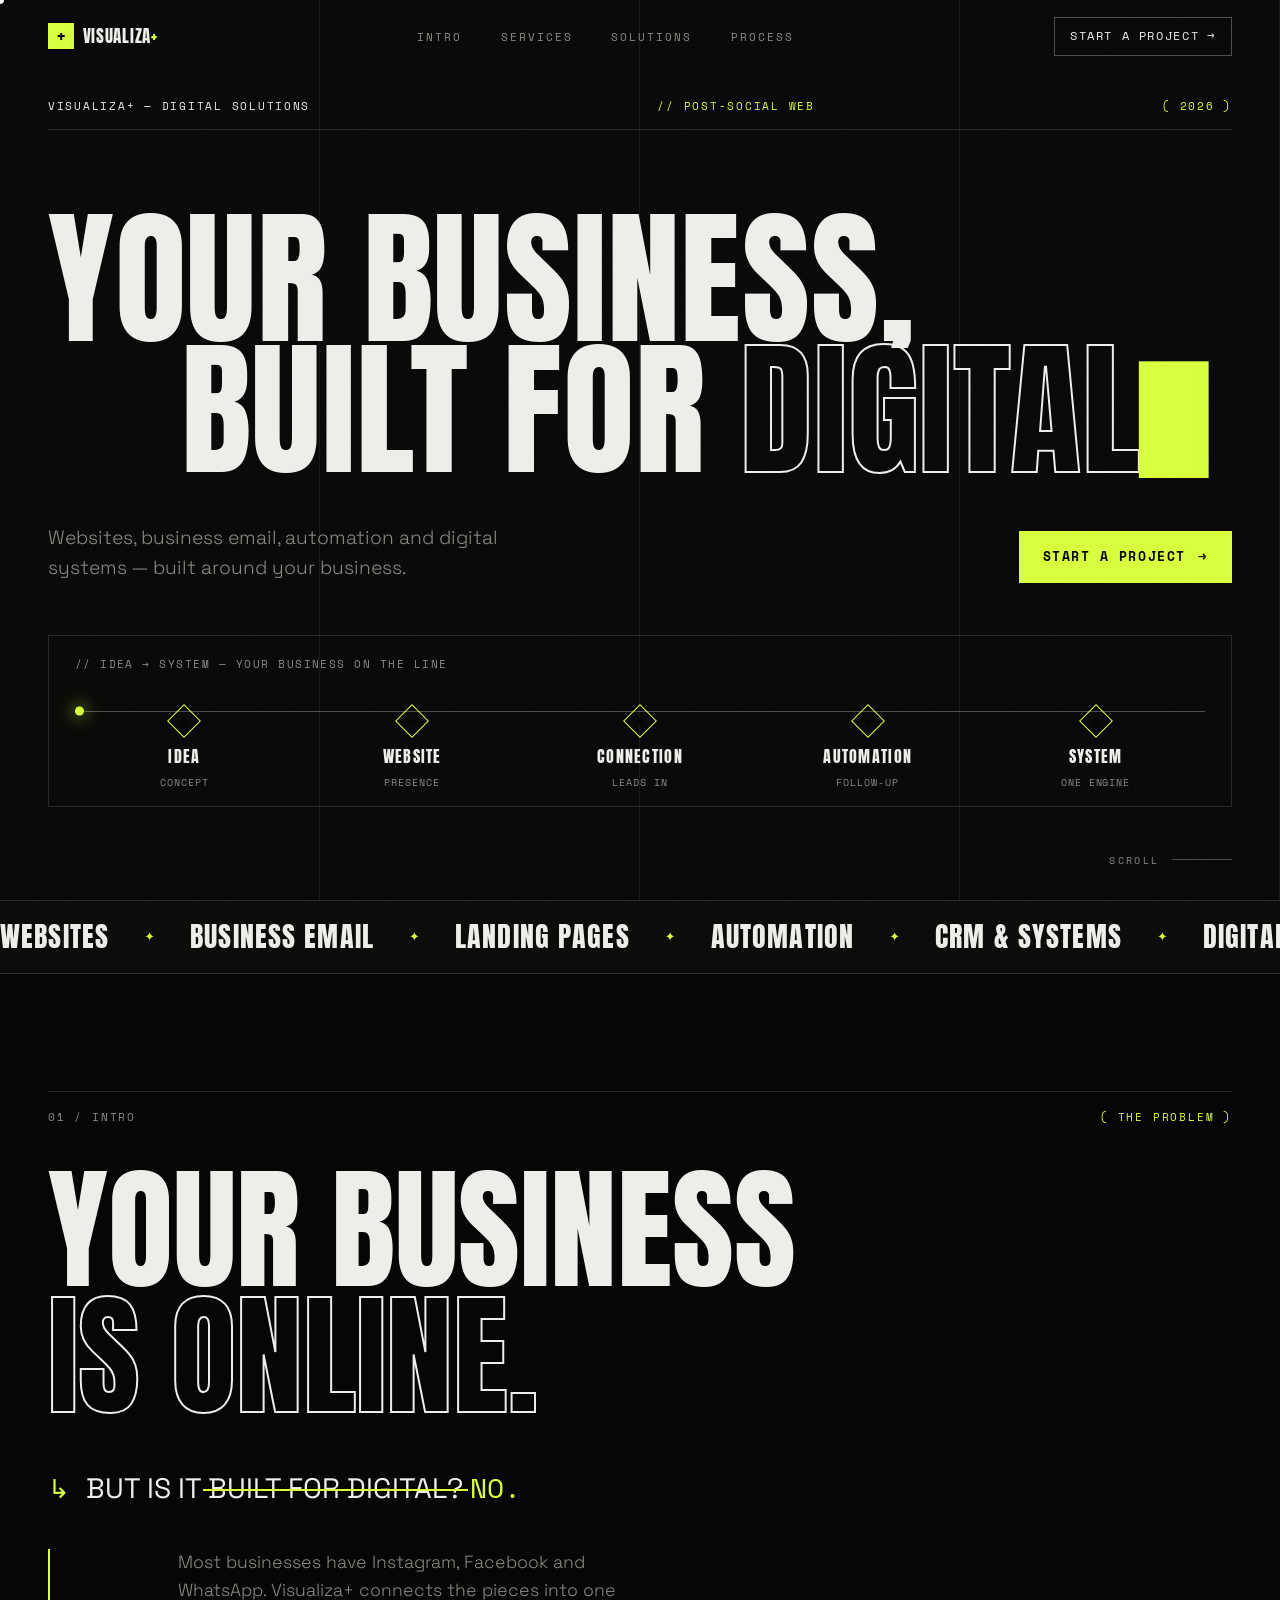
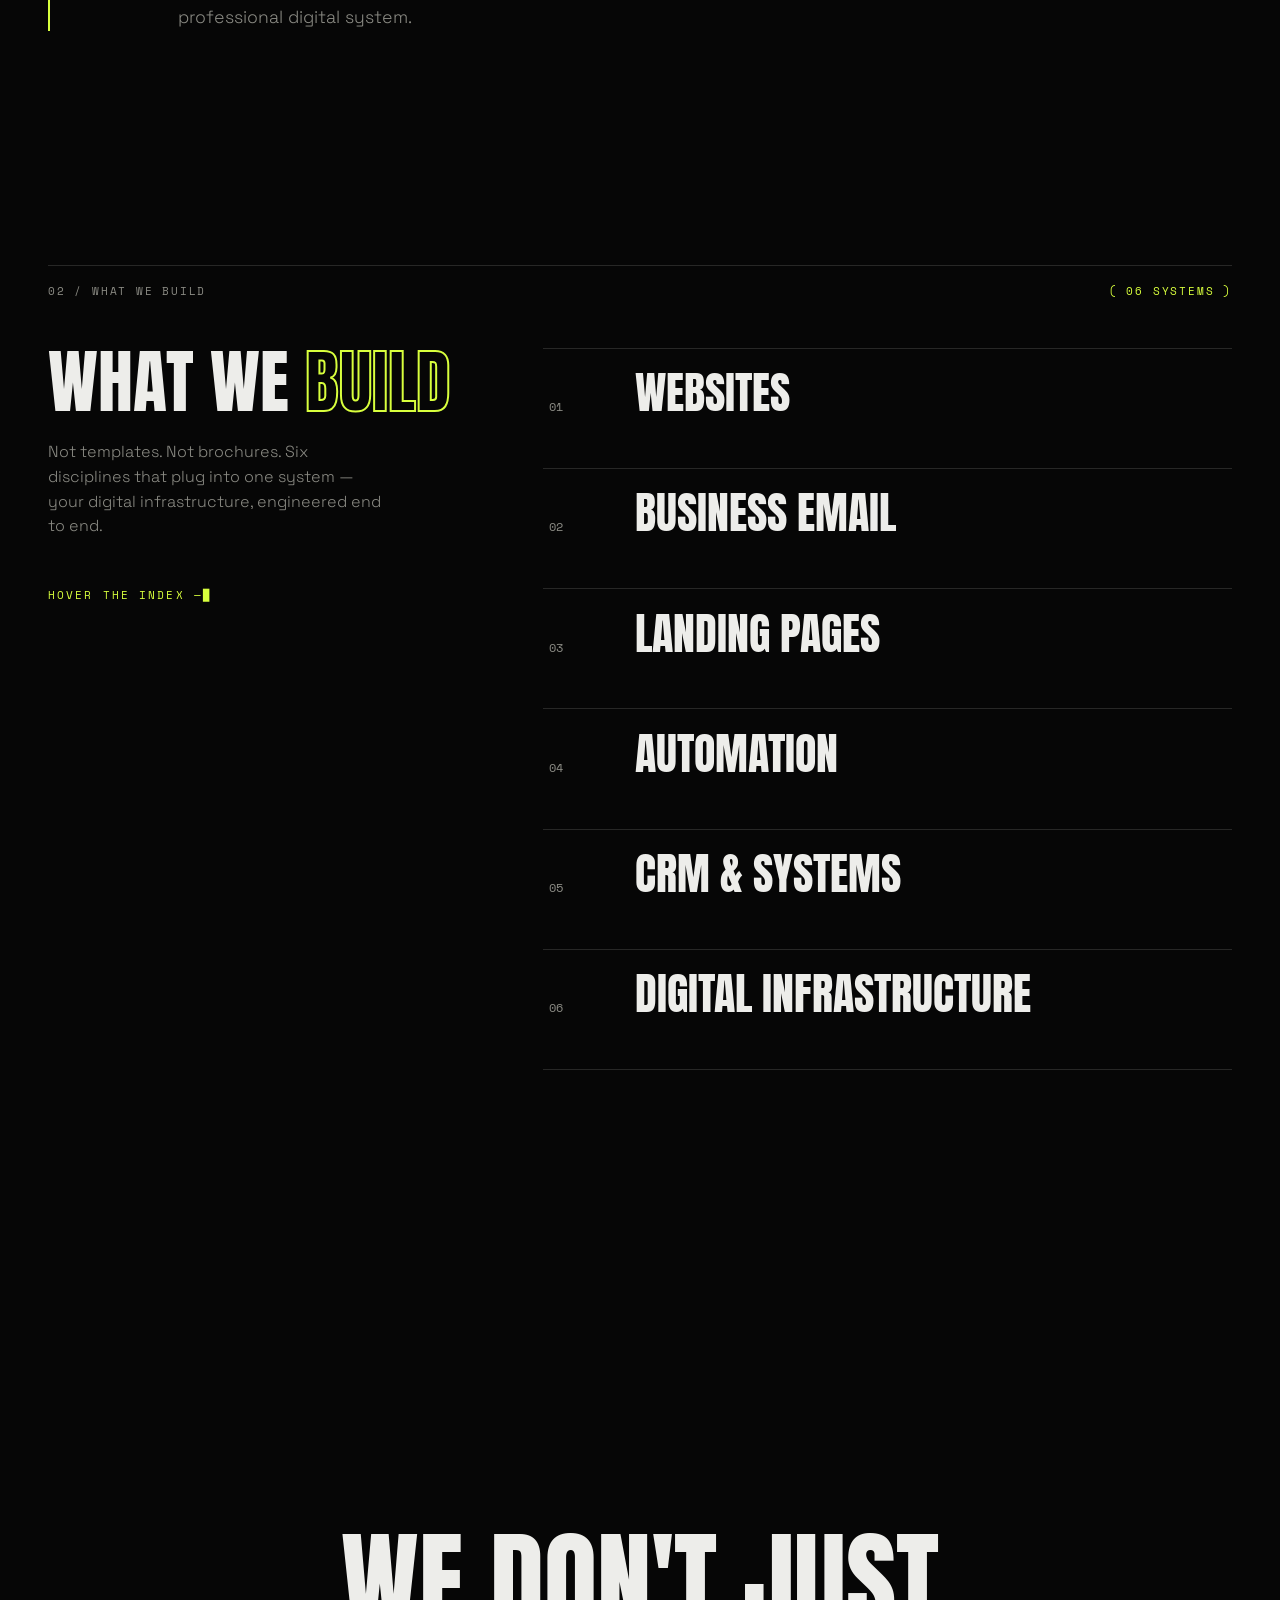
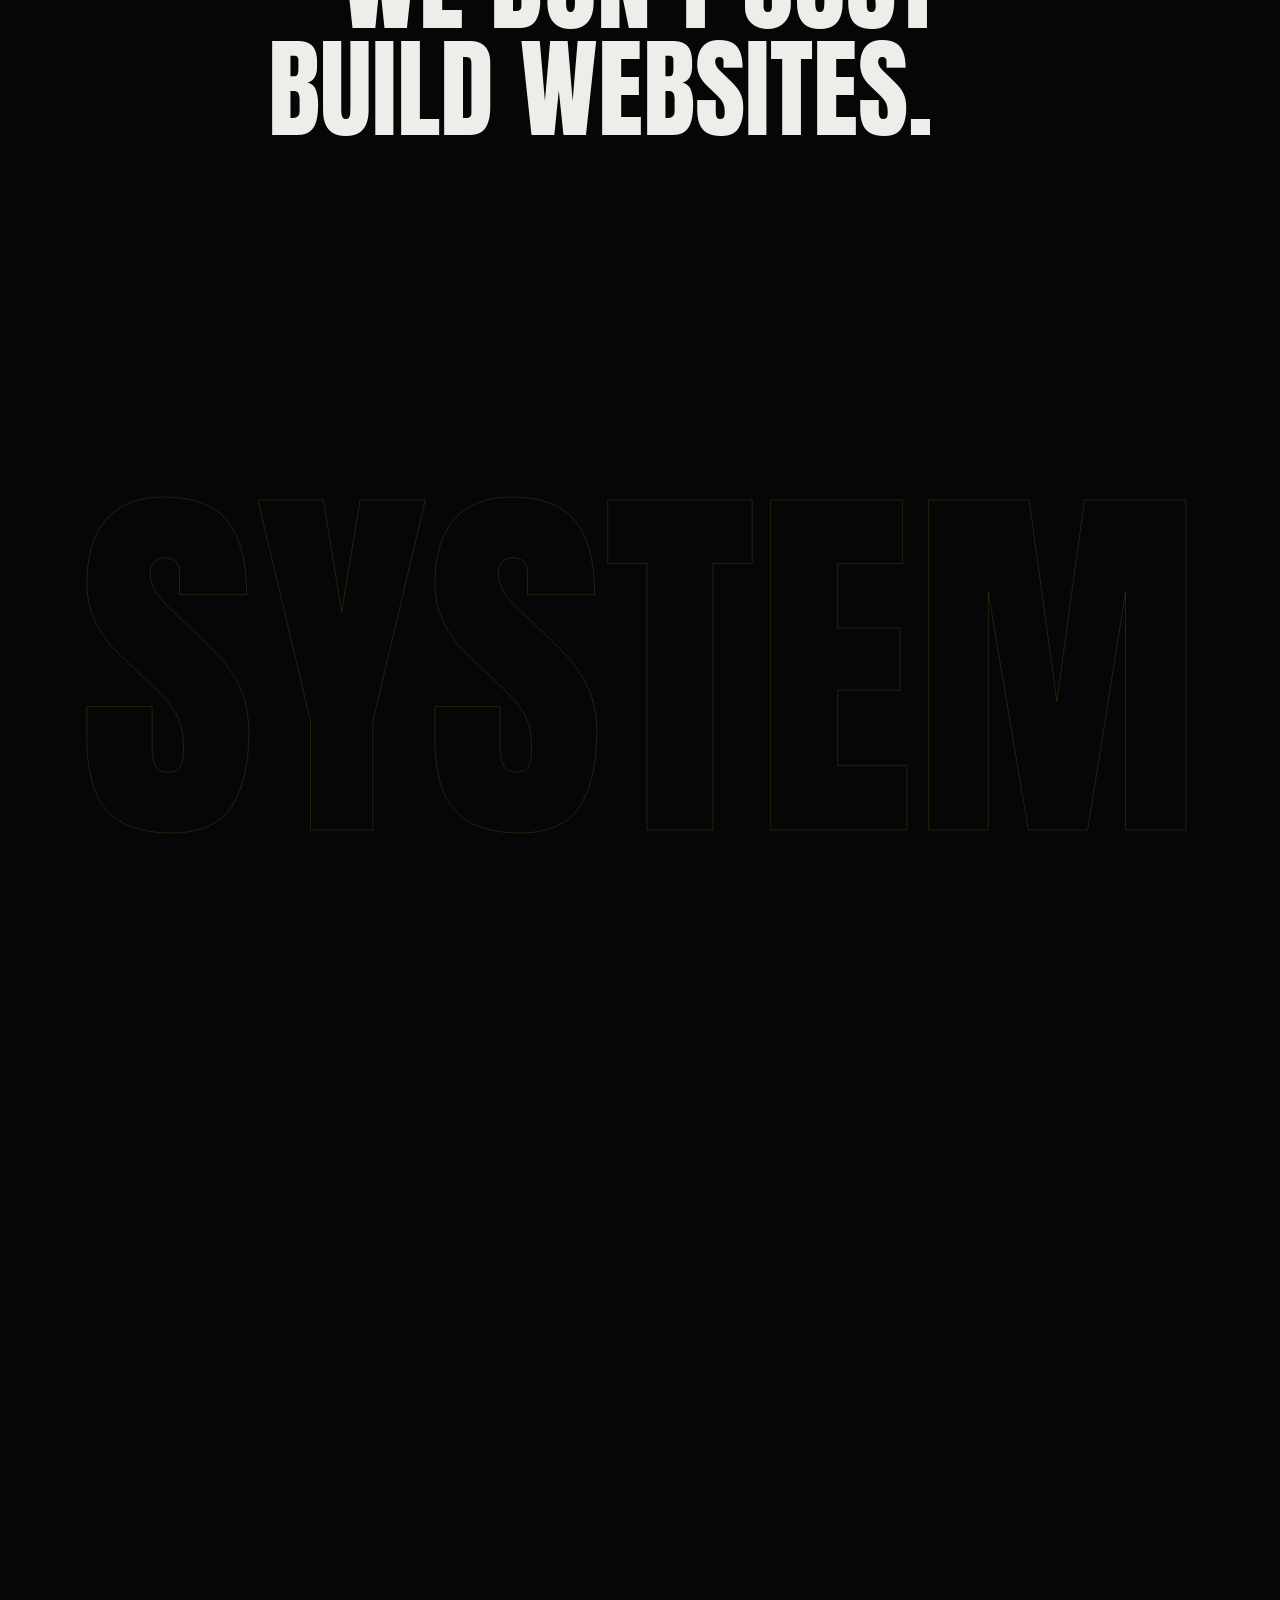
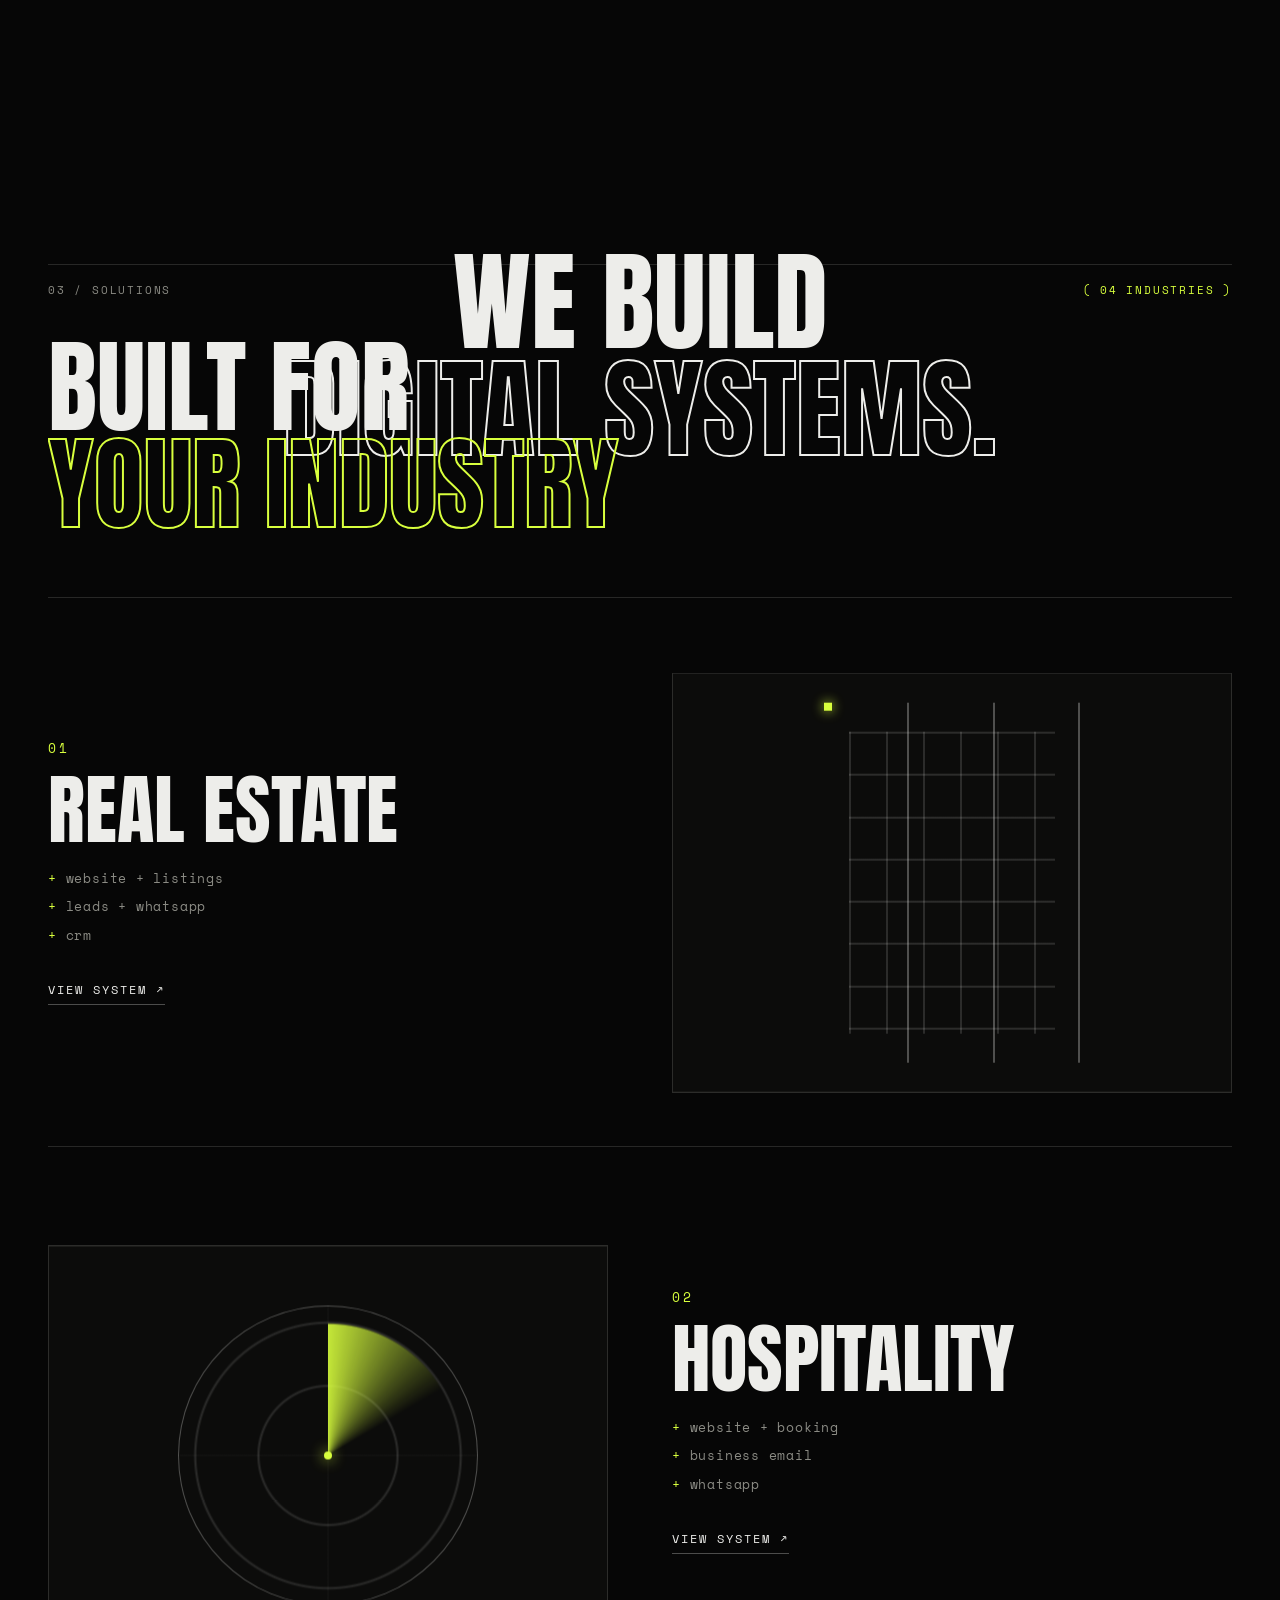
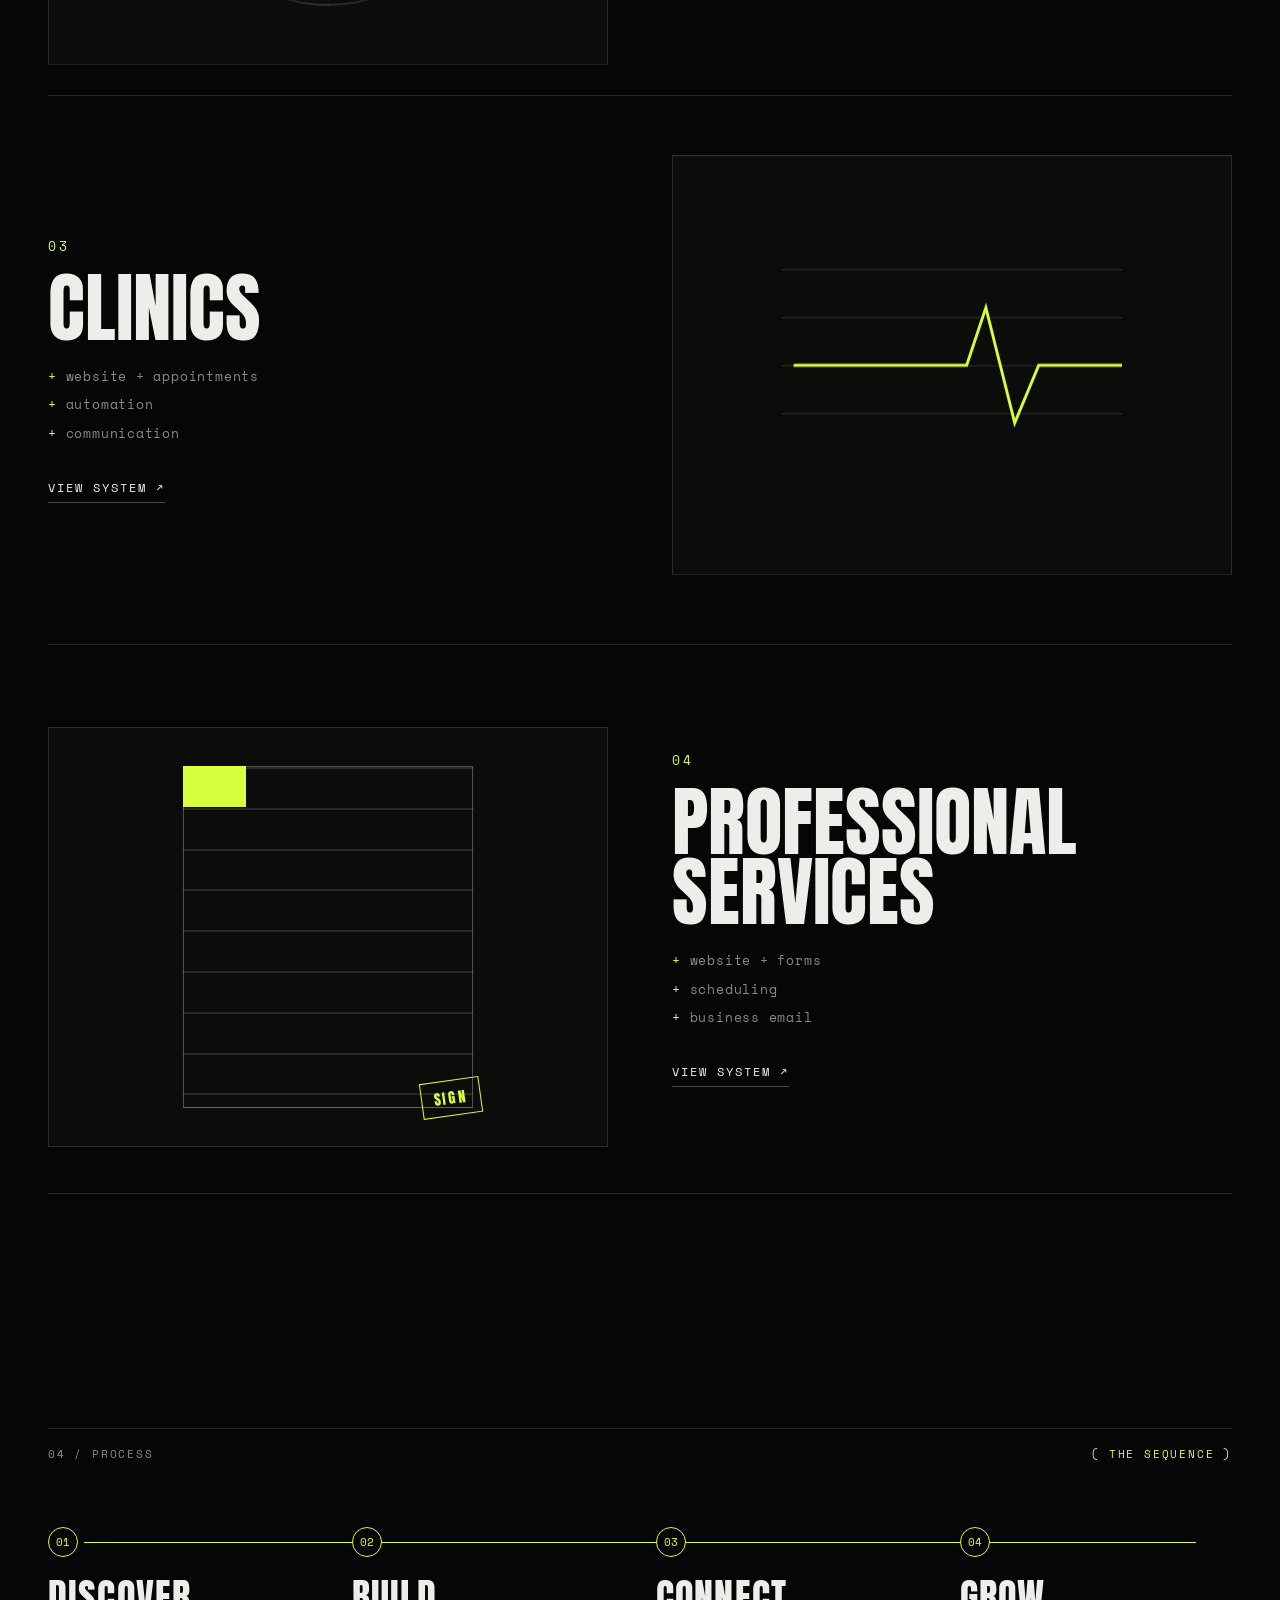
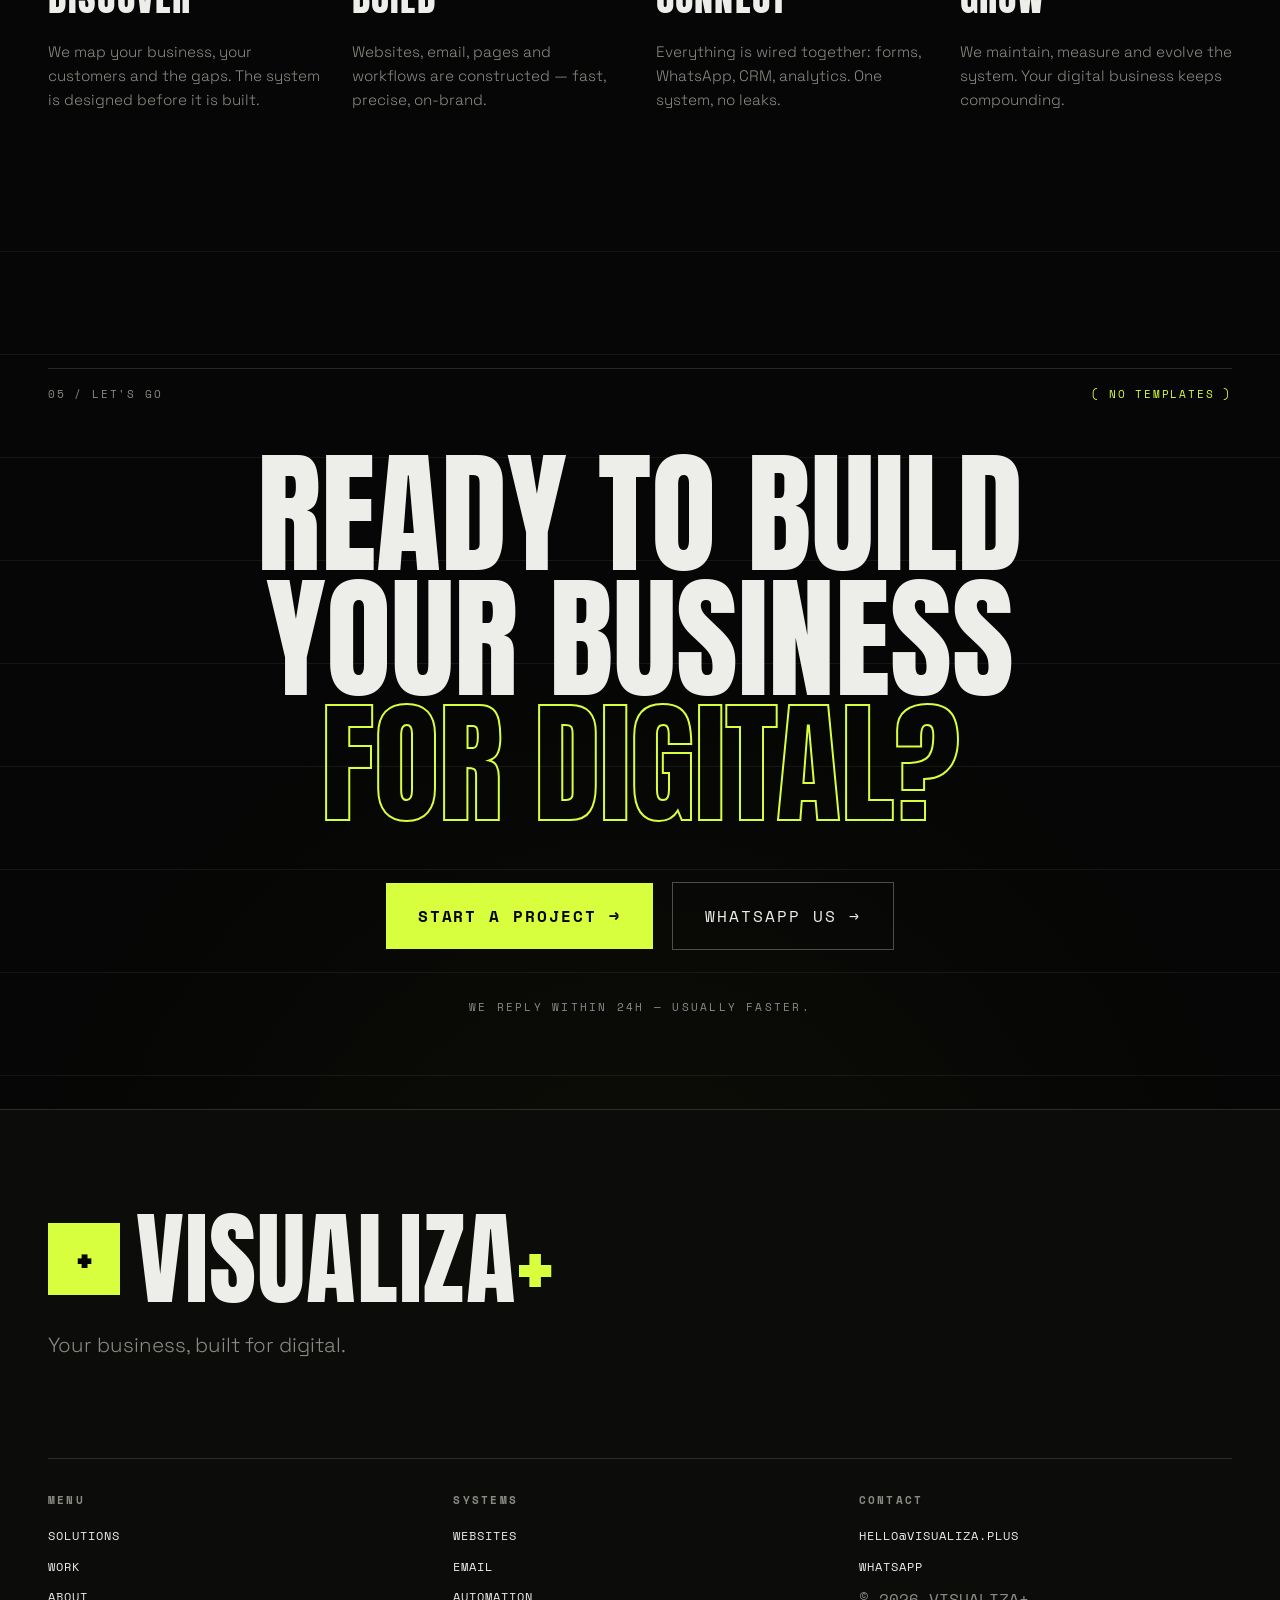
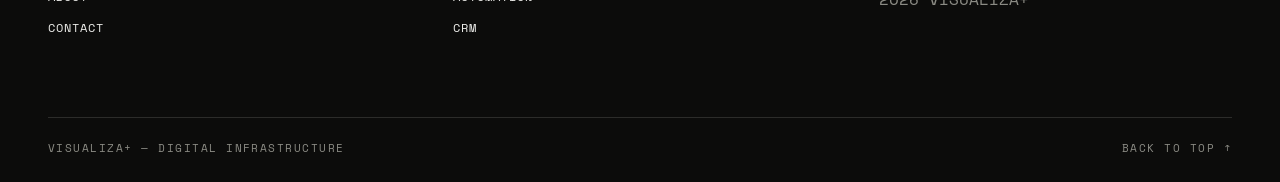
==== index.html @ 7ca7b0bd "Initial commit Co-authored-by: monkeycode-ai <monkeycode-ai@chaitin.com>" ====
<!DOCTYPE html>
<html lang="en">
<head>
<meta charset="UTF-8">
<meta name="viewport" content="width=device-width, initial-scale=1.0">
<title>VISUALIZA+ — Your business, built for digital.</title>
<meta name="description" content="Visualiza+ builds digital infrastructure for businesses — websites, domains, business email, landing pages, automation, CRM and custom digital systems.">
<meta name="theme-color" content="#060606">
<link rel="icon" href="data:image/svg+xml,%3Csvg xmlns='http://www.w3.org/2000/svg' viewBox='0 0 32 32'%3E%3Crect width='32' height='32' fill='%23D8FF3D'/%3E%3Cpath d='M8 24 L24 8 M16 8 L16 24' stroke='%23060606' stroke-width='4'/%3E%3C/svg%3E">
<link rel="preconnect" href="https://fonts.googleapis.com">
<link rel="preconnect" href="https://fonts.gstatic.com" crossorigin>
<link href="https://fonts.googleapis.com/css2?family=Anton&family=Space+Grotesk:wght@300;400;500;600;700&family=Space+Mono:ital,wght@0,400;0,700;1,400&display=swap" rel="stylesheet">
<link rel="stylesheet" href="css/style.css">
</head>
<body class="no-js">

<script>document.documentElement.classList.add('js');document.body.classList.remove('no-js');</script>

<!-- ============ LOADER ============ -->
<div id="loader" aria-hidden="true">
  <div class="loader-grid">
    <div class="loader-monobrand">VISUALIZA+</div>
    <div class="loader-line"><div class="loader-line-fill" id="loaderFill"></div></div>
    <div class="loader-meta">
      <span>BOOTING DIGITAL INFRASTRUCTURE</span>
      <span id="loaderPct">00%</span>
    </div>
  </div>
</div>

<!-- ============ CURSOR ============ -->
<div class="cursor" id="cursorDot" aria-hidden="true"></div>
<div class="cursor cursor-ring" id="cursorRing" aria-hidden="true"></div>

<!-- ============ SCROLL PROGRESS ============ -->
<div class="progress" aria-hidden="true"><span id="progressBar"></span></div>

<!-- ============ NAV ============ -->
<header class="nav" id="nav">
  <a class="nav-brand" href="#hero" data-hover>
    <span class="nav-brand-plus">+</span>
    <span class="nav-brand-text">VISUALIZA<span class="acid">+</span></span>
  </a>
  <nav class="nav-links" aria-label="Primary">
    <a href="#intro" data-hover>INTRO</a>
    <a href="#services" data-hover>SERVICES</a>
    <a href="#solutions" data-hover>SOLUTIONS</a>
    <a href="#process" data-hover>PROCESS</a>
  </nav>
  <a class="nav-cta" href="#cta" data-hover>START A PROJECT <span class="arr">→</span></a>
</header>

<main id="top">

  <!-- ============ HERO ============ -->
  <section class="hero" id="hero">
    <div class="hero-meta reveal" data-d="0">
      <span>VISUALIZA+ — DIGITAL SOLUTIONS</span>
      <span class="mono">// POST-SOCIAL WEB</span>
      <span class="mono">( 2026 )</span>
    </div>

    <h1 class="hero-title">
      <span class="line-wrap"><span class="js-lines" data-d="200">YOUR BUSINESS,</span></span>
      <span class="line-wrap"><span class="js-lines" data-d="340">BUILT FOR <em>DIGITAL</em><span class="blink">▊</span></span></span>
    </h1>

    <div class="hero-foot">
      <p class="hero-sub reveal" data-d="600">Websites, business email, automation and digital systems — built around your business.</p>
      <a class="btn btn-primary reveal" data-d="750" href="#cta" data-hover>
        START A PROJECT <span class="arr">→</span>
      </a>
    </div>

    <!-- PIPELINE -->
    <div class="pipeline reveal" data-d="850" id="pipeline">
      <div class="pipeline-label mono">// IDEA → SYSTEM — YOUR BUSINESS ON THE LINE</div>
      <div class="pipeline-track">
        <div class="pulse" aria-hidden="true"></div>
        <div class="node" style="--i:0">
          <span class="node-box"></span>
          <span class="node-name">IDEA</span>
          <span class="node-sub">concept</span>
        </div>
        <div class="node" style="--i:1">
          <span class="node-box"></span>
          <span class="node-name">WEBSITE</span>
          <span class="node-sub">presence</span>
        </div>
        <div class="node" style="--i:2">
          <span class="node-box"></span>
          <span class="node-name">CONNECTION</span>
          <span class="node-sub">leads in</span>
        </div>
        <div class="node" style="--i:3">
          <span class="node-box"></span>
          <span class="node-name">AUTOMATION</span>
          <span class="node-sub">follow-up</span>
        </div>
        <div class="node" style="--i:4">
          <span class="node-box"></span>
          <span class="node-name">SYSTEM</span>
          <span class="node-sub">one engine</span>
        </div>
      </div>
    </div>

    <div class="hero-scroll mono reveal" data-d="950">
      <span>SCROLL</span>
      <span class="hero-scroll-line"></span>
    </div>
  </section>

  <!-- ============ MARQUEE ============ -->
  <div class="marquee" aria-hidden="true">
    <div class="marquee-track">
      <span>WEBSITES</span><i>✦</i>
      <span>BUSINESS EMAIL</span><i>✦</i>
      <span>LANDING PAGES</span><i>✦</i>
      <span>AUTOMATION</span><i>✦</i>
      <span>CRM &amp; SYSTEMS</span><i>✦</i>
      <span>DIGITAL INFRASTRUCTURE</span><i>✦</i>
      <span>WEBSITES</span><i>✦</i>
      <span>BUSINESS EMAIL</span><i>✦</i>
      <span>LANDING PAGES</span><i>✦</i>
      <span>AUTOMATION</span><i>✦</i>
      <span>CRM &amp; SYSTEMS</span><i>✦</i>
      <span>DIGITAL INFRASTRUCTURE</span><i>✦</i>
    </div>
  </div>

  <!-- ============ INTRO ============ -->
  <section class="intro section" id="intro">
    <div class="sec-meta reveal">
      <span class="mono">01 / INTRO</span>
      <span class="mono">( THE PROBLEM )</span>
    </div>

    <h2 class="intro-title">
      <span class="line-wrap"><span class="js-lines">YOUR BUSINESS</span></span>
      <span class="line-wrap"><span class="js-lines" data-d="140"><em>IS ONLINE.</em></span></span>
    </h2>

    <div class="intro-kicker reveal">
      <span class="intro-arrow">↳</span>
      <p>BUT IS IT <span class="strike">BUILT FOR DIGITAL?</span> <span class="acid mono">NO.</span></p>
    </div>

    <p class="intro-copy reveal">Most businesses have Instagram, Facebook and WhatsApp. Visualiza+ connects the pieces into one professional digital system.</p>
  </section>

  <!-- ============ SERVICES ============ -->
  <section class="services section" id="services">
    <div class="sec-meta reveal">
      <span class="mono">02 / WHAT WE BUILD</span>
      <span class="mono">( 06 SYSTEMS )</span>
    </div>

    <div class="services-grid">
      <div class="services-intro reveal">
        <h2 class="services-heading">WHAT WE <span class="outline">BUILD</span></h2>
        <p class="services-blurb">Not templates. Not brochures. Six disciplines that plug into one system — your digital infrastructure, engineered end to end.</p>
        <div class="services-scan mono">HOVER THE INDEX —</div>
      </div>

      <div class="services-list" id="servicesList">
        <div class="svc-row" data-hover data-idx="01">
          <span class="svc-num">01</span>
          <h3 class="svc-name">WEBSITES</h3>
          <p class="svc-desc">Marketing sites engineered for conversion, speed and identity. Built to make your business look the part.</p>
          <span class="svc-tags mono">identity · performance · conversion</span>
          <span class="svc-arrow">↗</span>
        </div>
        <div class="svc-row" data-hover data-idx="02">
          <span class="svc-num">02</span>
          <h3 class="svc-name">BUSINESS EMAIL</h3>
          <p class="svc-desc">Professional email on your own domain. @yourcompany — real infrastructure, not a Gmail address.</p>
          <span class="svc-tags mono">domain · @brand · deliverability</span>
          <span class="svc-arrow">↗</span>
        </div>
        <div class="svc-row" data-hover data-idx="03">
          <span class="svc-num">03</span>
          <h3 class="svc-name">LANDING PAGES</h3>
          <p class="svc-desc">High-converting pages for launches, campaigns and offers. Designed to turn attention into action.</p>
          <span class="svc-tags mono">launches · campaigns · offers</span>
          <span class="svc-arrow">↗</span>
        </div>
        <div class="svc-row" data-hover data-idx="04">
          <span class="svc-num">04</span>
          <h3 class="svc-name">AUTOMATION</h3>
          <p class="svc-desc">Workflows that handle the repetitive work — leads, follow-ups, invoicing and data — automatically.</p>
          <span class="svc-tags mono">workflows · follow-up · data</span>
          <span class="svc-arrow">↗</span>
        </div>
        <div class="svc-row" data-hover data-idx="05">
          <span class="svc-num">05</span>
          <h3 class="svc-name">CRM &amp; SYSTEMS</h3>
          <p class="svc-desc">Customer relationships structured in one system. Every contact, every deal, every message tracked.</p>
          <span class="svc-tags mono">pipeline · contacts · insights</span>
          <span class="svc-arrow">↗</span>
        </div>
        <div class="svc-row" data-hover data-idx="06">
          <span class="svc-num">06</span>
          <h3 class="svc-name">DIGITAL INFRASTRUCTURE</h3>
          <p class="svc-desc">The invisible layer: domains, hosting, DNS, security and reliability. Engineered to stay online.</p>
          <span class="svc-tags mono">domains · hosting · security</span>
          <span class="svc-arrow">↗</span>
        </div>
      </div>
    </div>

    <div class="ghost" id="ghost" aria-hidden="true"></div>
  </section>

  <!-- ============ BIG STATEMENT ============ -->
  <section class="statement" id="statement">
    <div class="statement-pin">
      <div class="statement-a" id="stA">
        <div class="statement-line"><div class="js-lines">WE DON'T JUST</div></div>
        <div class="statement-line"><div class="js-lines">BUILD WEBSITES.</div><span class="stamp" aria-hidden="true">NO.</span></div>
      </div>
      <div class="statement-b" id="stB">
        <div class="statement-line"><div class="js-lines">WE BUILD</div></div>
        <div class="statement-line"><div class="js-lines"><em>DIGITAL SYSTEMS.</em></div></div>
      </div>
      </div>
      <div class="statement-b" id="stB">
        <div class="statement-line js-lines">WE BUILD</div>
        <div class="statement-line js-lines"><em>DIGITAL SYSTEMS.</em></div>
      </div>
      <div class="statement-bg" aria-hidden="true">SYSTEM</div>
    </div>
  </section>

  <!-- ============ SOLUTIONS ============ -->
  <section class="solutions section" id="solutions">
    <div class="sec-meta reveal">
      <span class="mono">03 / SOLUTIONS</span>
      <span class="mono">( 04 INDUSTRIES )</span>
    </div>

    <h2 class="solutions-heading reveal">
      <span class="line-wrap"><span class="js-lines">BUILT FOR</span></span>
      <span class="line-wrap"><span class="js-lines" data-d="140"><em>YOUR INDUSTRY</em></span></span>
    </h2>

    <div class="sol-list">

      <article class="sol" data-hover data-px="0.06">
        <div class="sol-copy reveal">
          <span class="sol-num mono">01</span>
          <h3 class="sol-title">REAL ESTATE</h3>
          <ul class="sol-points mono">
            <li>website + listings</li>
            <li>leads + whatsapp</li>
            <li>crm</li>
          </ul>
          <a class="sol-link mono" href="#cta">VIEW SYSTEM ↗</a>
        </div>
        <div class="sol-visual reveal" data-px="-0.08">
          <div class="svg-skyscraper" aria-hidden="true"></div>
        </div>
      </article>

      <article class="sol sol-rev" data-hover data-px="0.05">
        <div class="sol-copy reveal">
          <span class="sol-num mono">02</span>
          <h3 class="sol-title">HOSPITALITY</h3>
          <ul class="sol-points mono">
            <li>website + booking</li>
            <li>business email</li>
            <li>whatsapp</li>
          </ul>
          <a class="sol-link mono" href="#cta">VIEW SYSTEM ↗</a>
        </div>
        <div class="sol-visual reveal" data-px="0.09">
          <div class="svg-radar" aria-hidden="true"></div>
        </div>
      </article>

      <article class="sol" data-hover data-px="0.07">
        <div class="sol-copy reveal">
          <span class="sol-num mono">03</span>
          <h3 class="sol-title">CLINICS</h3>
          <ul class="sol-points mono">
            <li>website + appointments</li>
            <li>automation</li>
            <li>communication</li>
          </ul>
          <a class="sol-link mono" href="#cta">VIEW SYSTEM ↗</a>
        </div>
        <div class="sol-visual reveal" data-px="-0.06">
          <div class="svg-pulse" aria-hidden="true"></div>
        </div>
      </article>

      <article class="sol sol-rev" data-hover data-px="0.04">
        <div class="sol-copy reveal">
          <span class="sol-num mono">04</span>
          <h3 class="sol-title">PROFESSIONAL SERVICES</h3>
          <ul class="sol-points mono">
            <li>website + forms</li>
            <li>scheduling</li>
            <li>business email</li>
          </ul>
          <a class="sol-link mono" href="#cta">VIEW SYSTEM ↗</a>
        </div>
        <div class="sol-visual reveal" data-px="0.08">
          <div class="svg-doc" aria-hidden="true"></div>
        </div>
      </article>

    </div>
  </section>

  <!-- ============ PROCESS ============ -->
  <section class="process section" id="process">
    <div class="sec-meta reveal">
      <span class="mono">04 / PROCESS</span>
      <span class="mono">( THE SEQUENCE )</span>
    </div>

    <div class="process-track" id="processTrack">
      <div class="process-line-wrap" aria-hidden="true"><span class="process-line" id="processLine"></span></div>

      <div class="step reveal" data-step="0">
        <span class="step-num mono">01</span>
        <h3 class="step-name">DISCOVER</h3>
        <p class="step-desc">We map your business, your customers and the gaps. The system is designed before it is built.</p>
      </div>
      <div class="step reveal" data-step="1">
        <span class="step-num mono">02</span>
        <h3 class="step-name">BUILD</h3>
        <p class="step-desc">Websites, email, pages and workflows are constructed — fast, precise, on-brand.</p>
      </div>
      <div class="step reveal" data-step="2">
        <span class="step-num mono">03</span>
        <h3 class="step-name">CONNECT</h3>
        <p class="step-desc">Everything is wired together: forms, WhatsApp, CRM, analytics. One system, no leaks.</p>
      </div>
      <div class="step reveal" data-step="3">
        <span class="step-num mono">04</span>
        <h3 class="step-name">GROW</h3>
        <p class="step-desc">We maintain, measure and evolve the system. Your digital business keeps compounding.</p>
      </div>
    </div>
  </section>

  <!-- ============ FINAL CTA ============ -->
  <section class="cta section" id="cta">
    <div class="cta-grid-bg" aria-hidden="true"></div>
    <div class="sec-meta reveal">
      <span class="mono">05 / LET'S GO</span>
      <span class="mono">( NO TEMPLATES )</span>
    </div>

    <h2 class="cta-title">
      <span class="line-wrap"><span class="js-lines">READY TO BUILD</span></span>
      <span class="line-wrap"><span class="js-lines" data-d="100">YOUR BUSINESS</span></span>
      <span class="line-wrap"><span class="js-lines" data-d="200"><em>FOR DIGITAL?</em></span></span>
    </h2>

    <div class="cta-actions reveal" data-d="100">
      <a class="btn btn-primary btn-big" href="mailto:hello@visualiza.plus" data-hover>
        START A PROJECT <span class="arr">→</span>
      </a>
      <a class="btn btn-ghost btn-big" href="https://wa.me/" data-hover>
        WHATSAPP US <span class="arr">→</span>
      </a>
    </div>

    <p class="cta-note mono reveal">WE REPLY WITHIN 24H — USUALLY FASTER.</p>
  </section>

</main>

<!-- ============ FOOTER ============ -->
<footer class="footer" id="footer">
  <div class="footer-brand reveal">
    <span class="footer-plus">+</span>
    <span class="footer-word">VISUALIZA<span class="acid">+</span></span>
  </div>
  <p class="footer-tagline reveal">Your business, built for digital.</p>

  <div class="footer-grid">
    <div class="footer-col">
      <h4 class="mono">MENU</h4>
      <a href="#solutions" data-hover>SOLUTIONS</a>
      <a href="#services" data-hover>WORK</a>
      <a href="#intro" data-hover>ABOUT</a>
      <a href="#cta" data-hover>CONTACT</a>
    </div>
    <div class="footer-col">
      <h4 class="mono">SYSTEMS</h4>
      <a href="#services" data-hover>WEBSITES</a>
      <a href="#services" data-hover>EMAIL</a>
      <a href="#services" data-hover>AUTOMATION</a>
      <a href="#services" data-hover>CRM</a>
    </div>
    <div class="footer-col">
      <h4 class="mono">CONTACT</h4>
      <a href="mailto:hello@visualiza.plus" data-hover>HELLO@VISUALIZA.PLUS</a>
      <a href="https://wa.me/" data-hover>WHATSAPP</a>
      <span class="mono dim">© 2026 VISUALIZA+</span>
    </div>
  </div>

  <div class="footer-base">
    <span class="mono">VISUALIZA+ — DIGITAL INFRASTRUCTURE</span>
    <a class="mono" href="#hero" data-hover>BACK TO TOP ↑</a>
  </div>
</footer>

<script src="js/main.js"></script>
</body>
</html>
---- css/style.css ----
/* ==========================================================================
   VISUALIZA+ — Your business, built for digital.
   Design system: black / off-white / acid signal color. Editorial, bold.
   ========================================================================== */

:root {
  --bg: #060606;
  --bg-2: #0c0c0b;
  --ink: #ededea;
  --dim: #8b8b84;
  --line: rgba(237, 237, 234, 0.14);
  --line-strong: rgba(237, 237, 234, 0.3);
  --acid: #d8ff3d;
  --font-display: "Anton", "Arial Narrow", sans-serif;
  --font-body: "Space Grotesk", system-ui, sans-serif;
  --font-mono: "Space Mono", ui-monospace, monospace;
  --gutter: clamp(1.1rem, 4vw, 3rem);
  --pad: clamp(5rem, 13vh, 10rem);
  --ease: cubic-bezier(0.22, 1, 0.36, 1);
}

*, *::before, *::after { box-sizing: border-box; margin: 0; padding: 0; }

html {
  scroll-behavior: smooth;
  scrollbar-color: var(--acid) var(--bg);
}

body {
  background: var(--bg);
  color: var(--ink);
  font-family: var(--font-body);
  font-size: clamp(1rem, 1.05vw, 1.125rem);
  line-height: 1.55;
  -webkit-font-smoothing: antialiased;
  overflow-x: hidden;
  position: relative;
}

::selection { background: var(--acid); color: #060606; }

img { max-width: 100%; display: block; }
a { color: inherit; text-decoration: none; }
ul { list-style: none; }
em { font-style: normal; color: var(--acid); }
button, a { -webkit-tap-highlight-color: transparent; }

.acid { color: var(--acid); }
.dim { color: var(--dim); }
.mono { font-family: var(--font-mono); }

/* ---- ambient grid + noise ---- */
body::before {
  content: "";
  position: fixed; inset: 0;
  z-index: 0; pointer-events: none;
  background:
    repeating-linear-gradient(to right, transparent 0, transparent calc(25% - 1px), var(--line) calc(25% - 1px), var(--line) 25%);
  opacity: 0.5;
}
body::after {
  content: "";
  position: fixed; inset: 0; z-index: 0; pointer-events: none;
  opacity: 0.05;
  background-image: url("data:image/svg+xml,%3Csvg xmlns='http://www.w3.org/2000/svg' width='160' height='160'%3E%3Cfilter id='n'%3E%3CfeTurbulence type='fractalNoise' baseFrequency='0.85' numOctaves='2'/%3E%3C/filter%3E%3Crect width='160' height='160' filter='url(%23n)'/%3E%3C/svg%3E");
}

main, .nav, footer { position: relative; z-index: 2; }

/* ==========================================================================
   LOADER
   ========================================================================== */
#loader {
  position: fixed; inset: 0; z-index: 200;
  background: var(--bg);
  display: flex; align-items: center; justify-content: center;
  transition: transform 0.9s var(--ease), visibility 0s linear 0.9s;
}
#loader.done { transform: translateY(-101%); visibility: hidden; }
.loader-grid { width: min(560px, 84vw); }
.loader-monobrand {
  font-family: var(--font-display);
  font-size: clamp(1.6rem, 4vw, 2.6rem);
  letter-spacing: 0.02em;
  margin-bottom: 1.4rem;
}
.loader-line { height: 2px; background: var(--line); overflow: hidden; }
.loader-line-fill { display: block; height: 100%; width: 0; background: var(--acid); }
.loader-meta {
  display: flex; justify-content: space-between;
  font-family: var(--font-mono); font-size: 0.72rem;
  color: var(--dim); margin-top: 0.8rem; letter-spacing: 0.08em;
}

/* ==========================================================================
   CURSOR
   ========================================================================== */
.cursor {
  position: fixed; top: 0; left: 0;
  pointer-events: none; z-index: 300;
  border-radius: 50%;
  transform: translate(-50%, -50%);
  mix-blend-mode: difference;
  will-change: transform;
}
.cursor#cursorDot {
  width: 8px; height: 8px; background: #fff;
}
.cursor#cursorRing {
  width: 44px; height: 44px; border: 1px solid rgba(255, 255, 255, 0.9);
  transition: width 0.35s var(--ease), height 0.35s var(--ease), border-color 0.35s;
}
.cursor.grow #cursorRing { width: 84px; height: 84px; border-color: var(--acid); }
body.has-cursor, body.has-cursor a, body.has-cursor button { cursor: none; }

@media (pointer: coarse) {
  .cursor { display: none; }
  body.has-cursor, body.has-cursor a, body.has-cursor button { cursor: auto; }
}

/* ==========================================================================
   SCROLL PROGRESS
   ========================================================================== */
.progress {
  position: fixed; top: 0; left: 0; right: 0; height: 2px;
  z-index: 150; pointer-events: none;
}
.progress span {
  display: block; height: 100%; width: 0%;
  background: var(--acid);
  transition: width 0.1s linear;
}

/* ==========================================================================
   NAV
   ========================================================================== */
.nav {
  position: fixed; top: 0; left: 0; right: 0; z-index: 100;
  display: flex; align-items: center; justify-content: space-between;
  padding: 1.05rem var(--gutter);
  transition: background 0.4s, padding 0.4s, border-color 0.4s;
  border-bottom: 1px solid transparent;
}
.nav.scrolled {
  background: rgba(6, 6, 6, 0.82);
  backdrop-filter: blur(10px);
  -webkit-backdrop-filter: blur(10px);
  border-color: var(--line);
  padding-top: 0.8rem; padding-bottom: 0.8rem;
}
.nav-brand { display: flex; align-items: center; gap: 0.55rem; font-family: var(--font-display); }
.nav-brand-plus {
  display: grid; place-items: center;
  width: 26px; height: 26px; background: var(--acid); color: #060606;
  font-family: var(--font-mono); font-size: 1.05rem; font-weight: 700;
  transition: transform 0.5s var(--ease);
}
.nav-brand:hover .nav-brand-plus { transform: rotate(90deg); }
.nav-brand-text { font-size: 1.05rem; letter-spacing: 0.04em; }
.nav-links {
  display: flex; gap: clamp(1.2rem, 3vw, 2.6rem);
  font-family: var(--font-mono); font-size: 0.7rem; letter-spacing: 0.18em;
}
.nav-links a { color: var(--dim); position: relative; padding: 0.3rem 0; transition: color 0.3s; }
.nav-links a::after {
  content: ""; position: absolute; left: 0; bottom: 0; height: 1px; width: 100%;
  background: var(--acid); transform: scaleX(0); transform-origin: right;
  transition: transform 0.4s var(--ease);
}
.nav-links a:hover { color: var(--ink); }
.nav-links a:hover::after { transform: scaleX(1); transform-origin: left; }
.nav-cta {
  font-family: var(--font-mono); font-size: 0.72rem; letter-spacing: 0.14em;
  border: 1px solid var(--line-strong); padding: 0.6rem 0.95rem;
  transition: background 0.35s, color 0.35s, border-color 0.35s;
  display: inline-flex; gap: 0.5rem; align-items: center;
}
.nav-cta:hover { background: var(--acid); color: #060606; border-color: var(--acid); }
.nav-cta .arr, .btn .arr { transition: transform 0.35s var(--ease); }
.nav-cta:hover .arr, .btn:hover .arr { transform: translateX(5px); }

/* ==========================================================================
   GENERIC SECTION + META
   ========================================================================== */
.section { padding: var(--pad) var(--gutter); }
.sec-meta {
  display: flex; justify-content: space-between; align-items: center;
  font-size: 0.7rem; letter-spacing: 0.16em; color: var(--dim);
  border-top: 1px solid var(--line);
  padding-top: 1rem;
}
.sec-meta span:last-child { color: var(--acid); }

/* ==========================================================================
   REVEAL SYSTEM
   ========================================================================== */
.js [data-reveal] { opacity: 0; }
.reveal {
  opacity: 0; transform: translateY(34px);
  transition: opacity 0.9s var(--ease), transform 0.9s var(--ease);
  transition-delay: var(--d, 0ms);
}
.reveal.in { opacity: 1; transform: translateY(0); }

/* split-line reveals: each visual line is a .line-wrap > .js-lines pair */
.line-wrap { display: block; overflow: hidden; }
.js-lines {
  display: block;
  transform: translateY(115%);
  transition: transform 1.15s var(--ease);
  transition-delay: var(--d, 0ms);
}
.js-lines.in { transform: translateY(0); }

/* ==========================================================================
   BUTTONS
   ========================================================================== */
.btn {
  display: inline-flex; align-items: center; gap: 0.8rem;
  font-family: var(--font-mono); letter-spacing: 0.12em; font-size: 0.8rem;
  padding: 1rem 1.5rem; position: relative; overflow: hidden;
}
.btn-primary { background: var(--acid); color: #060606; font-weight: 700; }
.btn-primary::before {
  content: ""; position: absolute; inset: 0;
  background: #060606; transform: translateX(-101%);
  transition: transform 0.45s var(--ease);
}
.btn-primary:hover { color: var(--acid); }
.btn-primary:hover::before { transform: translateX(0); }
.btn-primary > * { position: relative; z-index: 1; }
.btn-ghost { border: 1px solid var(--line-strong); color: var(--ink); }
.btn-ghost:hover { border-color: var(--acid); color: var(--acid); }
.btn-big { padding: 1.3rem 2rem; font-size: clamp(0.85rem, 1.4vw, 1rem); }

/* ==========================================================================
   HERO
   ========================================================================== */
.hero {
  position: relative;
  min-height: 100svh;
  padding: calc(5rem + 2vh) var(--gutter) 2rem;
  display: flex; flex-direction: column;
  justify-content: space-between; gap: 2rem;
}
.hero-meta {
  display: flex; justify-content: space-between; align-items: center;
  font-family: var(--font-mono); font-size: 0.68rem; letter-spacing: 0.16em;
  color: var(--dim); border-bottom: 1px solid var(--line); padding-bottom: 0.9rem;
}
.hero-meta span:first-child { color: var(--ink); }
.hero-meta .mono { color: var(--acid); }

.hero-title {
  font-family: var(--font-display);
  font-weight: 400;
  font-size: clamp(3.1rem, 11.5vw, 12rem);
  line-height: 0.93;
  letter-spacing: 0.005em;
  text-transform: uppercase;
  margin: clamp(1rem, 4vh, 2.5rem) 0 0;
}
.hero-title .line-wrap:last-child {
  display: flex; justify-content: flex-end;
  margin-top: clamp(-0.4rem, -1vw, 0rem);
}
.hero-title em { color: transparent; -webkit-text-stroke: 2px var(--ink); }
.blink { animation: blink 1.1s steps(1) infinite; color: var(--acid); -webkit-text-stroke: 0; font-size: 0.8em; }
@keyframes blink { 50% { opacity: 0; } }

.hero-foot {
  display: flex; align-items: flex-end; justify-content: space-between;
  gap: 2rem; flex-wrap: wrap;
  padding-bottom: 0.5rem;
}
.hero-sub {
  max-width: 42ch; font-size: clamp(1.05rem, 1.5vw, 1.3rem);
  color: var(--dim); font-weight: 300;
}
.hero-sub strong { color: var(--ink); font-weight: 500; }

/* ---- pipeline ---- */
.pipeline { border: 1px solid var(--line); padding: 1.2rem clamp(0.8rem, 2vw, 1.8rem) 1rem; }
.pipeline-label {
  font-size: 0.66rem; letter-spacing: 0.14em; color: var(--dim);
  margin-bottom: 1.3rem;
}
.pipeline-track {
  position: relative;
  display: flex; justify-content: space-between; gap: 0.5rem;
  padding-top: 1rem;
}
.pipeline-track::before {
  content: ""; position: absolute; top: 1.15rem; left: 0; right: 0;
  height: 1px; background: var(--line-strong);
}
.pulse {
  position: absolute; top: 1.15rem; left: 0;
  width: 9px; height: 9px; border-radius: 50%;
  background: var(--acid);
  transform: translateY(-50%);
  box-shadow: 0 0 16px var(--acid), 0 0 40px rgba(216, 255, 61, 0.5);
  animation: pulse-run 9s linear infinite;
  z-index: 2;
}
@keyframes pulse-run {
  0%   { left: 0%;  opacity: 0; }
  4%   { opacity: 1; }
  96%  { opacity: 1; }
  100% { left: calc(100% - 9px); opacity: 0; }
}
.node {
  display: flex; flex-direction: column; align-items: center; gap: 0.4rem;
  width: 20%; text-align: center;
  animation: node-glow 9s linear infinite;
  animation-delay: calc(var(--i) * 1.8s - 1.8s);
}
@keyframes node-glow {
  0%, 17% { opacity: 0.35; }
  21%, 40% { opacity: 1; }
  100% { opacity: 0.35; }
}
.node-box {
  width: 1.5rem; height: 1.5rem; border: 1px solid var(--acid);
  transform: rotate(45deg);
  display: grid; place-items: center;
  transition: background 0.3s;
}
.node:hover .node-box { background: var(--acid); }
.node-box::after { content: ""; width: 5px; height: 5px; background: var(--bg); }
.node-name {
  font-family: var(--font-display); font-size: clamp(0.7rem, 1.3vw, 1rem);
  letter-spacing: 0.08em; text-transform: uppercase;
  margin-top: 0.3rem; white-space: nowrap;
}
.node-sub {
  font-family: var(--font-mono); font-size: 0.6rem; letter-spacing: 0.1em;
  color: var(--dim); text-transform: uppercase;
}
.node:nth-child(odd) .node-name { color: var(--ink); }

.hero-scroll {
  display: flex; align-items: center; gap: 0.8rem;
  font-size: 0.65rem; letter-spacing: 0.22em; color: var(--dim);
  align-self: flex-end;
}
.hero-scroll-line {
  width: 60px; height: 1px; background: var(--line-strong);
  position: relative; overflow: hidden;
}
.hero-scroll-line::after {
  content: ""; position: absolute; left: -100%; top: 0;
  width: 100%; height: 100%; background: var(--acid);
  animation: scroll-line-h 2.2s var(--ease) infinite;
}
@keyframes scroll-line-h { 0% { left: -60%; } 100% { left: 110%; } }

/* ==========================================================================
   MARQUEE
   ========================================================================== */
.marquee {
  border-top: 1px solid var(--line);
  border-bottom: 1px solid var(--line);
  padding: 0.9rem 0;
  overflow: hidden;
  background: var(--bg-2);
}
.marquee-track {
  display: flex; gap: 2.2rem; white-space: nowrap;
  width: max-content;
  animation: marquee 26s linear infinite;
}
.marquee-track span {
  font-family: var(--font-display); font-size: clamp(1.1rem, 2.2vw, 1.9rem);
  text-transform: uppercase; letter-spacing: 0.04em;
}
.marquee-track i { color: var(--acid); font-style: normal; font-size: 0.8rem; align-self: center; }
@keyframes marquee { to { transform: translateX(-50%); } }

/* ==========================================================================
   INTRO
   ========================================================================== */
.intro { padding-top: var(--pad); }
.intro-title {
  font-family: var(--font-display); font-weight: 400;
  font-size: clamp(3rem, 10.5vw, 11rem);
  line-height: 0.94; text-transform: uppercase;
  margin: 2.5rem 0 3rem;
}
.intro-title em { -webkit-text-stroke: 2px var(--ink); color: transparent; }
.intro-kicker { display: flex; gap: 1rem; align-items: baseline; }
.intro-arrow { color: var(--acid); font-family: var(--font-mono); font-size: 1.6rem; }
.intro-kicker p { font-size: clamp(1.2rem, 2.2vw, 1.9rem); font-weight: 400; }
.strike { position: relative; }
.strike::after {
  content: ""; position: absolute; left: -2%; top: 52%; width: 104%; height: 2px;
  background: var(--acid); transform: scaleX(0); transform-origin: left;
  transition: transform 0.8s var(--ease) 0.4s;
}
.in .strike::after { transform: scaleX(1); }
.intro-copy {
  max-width: 52ch; color: var(--dim); font-size: 1.1rem; font-weight: 300;
  margin-top: 2.4rem; padding-left: clamp(1rem, 10vw, 12rem);
  border-left: 2px solid var(--acid);
}

/* ==========================================================================
   SERVICES
   ========================================================================== */
.services { position: relative; }
.services-grid { display: grid; grid-template-columns: 1fr 1.6fr; gap: clamp(2rem, 5vw, 5rem); margin-top: 3rem; }
.services-intro { align-self: start; position: sticky; top: 110px; }

.services-heading {
  font-family: var(--font-display); font-weight: 400;
  font-size: clamp(2.4rem, 5.5vw, 5rem);
  line-height: 0.95; text-transform: uppercase;
  margin-bottom: 1.6rem;
}
.outline { color: transparent; -webkit-text-stroke: 2px var(--acid); }
.services-blurb { color: var(--dim); font-weight: 300; max-width: 34ch; }
.services-scan {
  margin-top: 3rem; color: var(--acid); font-size: 0.66rem; letter-spacing: 0.2em;
}
.services-scan::after { content: "▊"; animation: blink 1s steps(1) infinite; }

.services-list { border-top: 1px solid var(--line); }
.svc-row {
  position: relative;
  display: grid; grid-template-columns: 70px 1fr; grid-template-rows: auto auto;
  column-gap: 1rem; row-gap: 0.4rem; align-items: baseline;
  padding: 1.4rem 0.4rem;
  border-bottom: 1px solid var(--line);
  overflow: hidden;
  transition: padding-left 0.45s var(--ease), background 0.45s;
}
.svc-row::before {
  content: ""; position: absolute; left: 0; top: 0; bottom: 0; width: 0;
  background: var(--acid); transition: width 0.5s var(--ease);
}
.svc-row:hover::before { width: 4px; }
.svc-row:hover { padding-left: 1.2rem; background: rgba(216, 255, 61, 0.04); }
.svc-num {
  grid-row: 1; grid-column: 1;
  font-family: var(--font-mono); font-size: 0.78rem; color: var(--dim);
  transition: color 0.3s, transform 0.3s var(--ease);
}
.svc-row:hover .svc-num { color: var(--acid); transform: translateX(4px); }
.svc-name {
  grid-row: 1; grid-column: 2;
  font-family: var(--font-display); font-weight: 400;
  font-size: clamp(1.7rem, 3.4vw, 3.2rem);
  text-transform: uppercase; line-height: 1;
  transition: color 0.3s, transform 0.4s var(--ease);
  transform-origin: left;
}
.svc-row:hover .svc-name { color: var(--acid); transform: skewX(-4deg); }
.svc-desc {
  grid-row: 2; grid-column: 2;
  color: var(--dim); font-weight: 300; max-width: 52ch;
  font-size: 0.95rem;
  opacity: 0; max-height: 0; overflow: hidden;
  transition: opacity 0.5s, max-height 0.6s var(--ease), margin 0.5s;
}
.svc-row:hover .svc-desc { opacity: 1; max-height: 6rem; margin-top: 0.3rem; }
.svc-tags {
  grid-row: 3; grid-column: 2;
  font-size: 0.66rem; letter-spacing: 0.14em; color: var(--acid);
  opacity: 0; transition: opacity 0.4s 0.1s; text-transform: uppercase;
}
.svc-row:hover .svc-tags { opacity: 1; }
.svc-arrow {
  position: absolute; right: 1rem; top: 50%; transform: translateY(-50%);
  font-size: 1.6rem; color: var(--acid);
  opacity: 0; transform: translateY(-50%) translateX(-14px);
  transition: opacity 0.4s, transform 0.4s var(--ease);
}
.svc-row:hover .svc-arrow { opacity: 1; transform: translateY(-50%) translateX(0); }

/* ghost follower word */
.ghost {
  position: fixed; top: 0; left: 0;
  font-family: var(--font-display);
  font-size: clamp(4rem, 12vw, 11rem);
  text-transform: uppercase; line-height: 1;
  color: transparent; -webkit-text-stroke: 1.5px var(--acid);
  opacity: 0; pointer-events: none; z-index: 90;
  transform: translate(-50%, -50%) rotate(-6deg);
  transition: opacity 0.25s;
  white-space: nowrap;
  contain: paint;
}
.ghost.on { opacity: 0.85; }

/* ==========================================================================
   BIG STATEMENT
   ========================================================================== */
.statement { height: 240vh; position: relative; }
.statement-pin {
  position: sticky; top: 0;
  height: 100vh; overflow: hidden;
}
.statement-line {
  font-family: var(--font-display); font-weight: 400;
  overflow: hidden;
  font-size: clamp(2.6rem, 8.5vw, 9.5rem);
  line-height: 0.95; text-transform: uppercase; text-align: center;
  white-space: nowrap;
}
.statement-line .js-lines { display: inline-block; }
.statement-line em { color: transparent; -webkit-text-stroke: 2px var(--ink); }
.statement-a, .statement-b {
  position: absolute; inset: 0;
  display: flex; flex-direction: column; align-items: center; justify-content: center;
  gap: 0.2em;
  will-change: transform;
}
.statement-b { transform: translateY(130vh); }
.stamp {
  display: inline-block;
  border: 3px solid var(--acid); color: var(--acid);
  font-family: var(--font-display); font-size: 0.28em; letter-spacing: 0.05em;
  padding: 0.2em 0.5em 0.1em;
  transform: rotate(-12deg);
  opacity: 0; transform: rotate(-12deg) scale(1.6);
  transition: opacity 0.4s, transform 0.5s var(--ease);
  flex-shrink: 0;
}
.stamp.in { opacity: 1; transform: rotate(-12deg) scale(1); }
.statement-bg {
  position: absolute; inset: 0;
  display: grid; place-items: center;
  font-family: var(--font-display);
  font-size: clamp(8rem, 30vw, 30rem);
  color: transparent; -webkit-text-stroke: 1px rgba(216, 255, 61, 0.12);
  white-space: nowrap; pointer-events: none;
}

/* ==========================================================================
   SOLUTIONS
   ========================================================================== */
.solutions { }
.solutions-heading {
  font-family: var(--font-display); font-weight: 400;
  font-size: clamp(2.6rem, 8vw, 8rem);
  line-height: 0.95; text-transform: uppercase;
  margin: 2.5rem 0 4rem;
}
.solutions-heading em { color: transparent; -webkit-text-stroke: 2px var(--acid); }

.sol {
  display: grid; grid-template-columns: 1fr 1fr;
  gap: clamp(1.5rem, 5vw, 4rem);
  align-items: center;
  border-top: 1px solid var(--line);
  padding: 4rem 0;
  position: relative;
}
.sol:last-child { border-bottom: 1px solid var(--line); }
.sol-rev .sol-copy { order: 2; }
.sol-rev .sol-visual { order: 1; }

.sol-num { color: var(--acid); font-size: 0.8rem; letter-spacing: 0.2em; display: block; margin-bottom: 1rem; }
.sol-title {
  font-family: var(--font-display); font-weight: 400;
  font-size: clamp(2.6rem, 6vw, 5.5rem);
  text-transform: uppercase; line-height: 0.92;
  margin-bottom: 1.4rem;
  transition: color 0.4s var(--ease), transform 0.4s var(--ease);
  transform-origin: left center;
}
.sol:hover .sol-title { color: var(--acid); transform: translateX(8px); }
.sol-rev:hover .sol-title { transform: translateX(-8px); }
.sol-points { display: flex; flex-direction: column; gap: 0.5rem; margin-bottom: 2rem; }
.sol-points li { color: var(--dim); font-size: 0.82rem; letter-spacing: 0.06em; }
.sol-points li::before { content: "+ "; color: var(--acid); }
.sol-link {
  display: inline-flex; align-items: center; gap: 0.6rem;
  font-size: 0.78rem; letter-spacing: 0.16em; color: var(--ink);
  border-bottom: 1px solid var(--line-strong); padding-bottom: 0.3rem;
  transition: color 0.3s, border-color 0.3s;
}
.sol-link:hover { color: var(--acid); border-color: var(--acid); }

.sol-visual {
  aspect-ratio: 4 / 3;
  border: 1px solid var(--line);
  background: var(--bg-2);
  position: relative;
  overflow: hidden;
  display: grid; place-items: center;
  will-change: transform;
}
.sol:hover .sol-visual { border-color: var(--line-strong); }

/* --- skyscraper (real estate) --- */
.svg-skyscraper {
  width: 46%; height: 86%;
  background: repeating-linear-gradient(to right,
    transparent 0, transparent calc(33.33% - 2px), var(--line-strong) calc(33.33% - 2px), var(--line-strong) 33.33%);
  background-size: 100% 100%;
  position: relative;
}
.svg-skyscraper::before {
  content: ""; position: absolute; inset: 8% 10%;
  background: repeating-linear-gradient(to right,
    rgba(237,237,234,0.14) 0, rgba(237,237,234,0.14) 2px, transparent 2px, transparent 18%),
    repeating-linear-gradient(to bottom,
    rgba(237,237,234,0.14) 0, rgba(237,237,234,0.14) 2px, transparent 2px, transparent 14%);
}
.svg-skyscraper::after {
  content: ""; position: absolute;
  width: 8px; height: 8px; background: var(--acid);
  box-shadow: 0 0 12px var(--acid);
  animation: sky-move 5s var(--ease) infinite alternate;
}
@keyframes sky-move {
  0%   { top: 12%; left: 12%; opacity: 1; }
  40%  { opacity: 0.4; }
  100% { top: 78%; left: 72%; opacity: 1; }
}

/* --- radar (hospitality) --- */
.svg-radar {
  width: min(70%, 300px); aspect-ratio: 1; border-radius: 50%;
  border: 1px solid var(--line-strong);
  position: relative;
  background:
    radial-gradient(circle, transparent 32%, var(--line) 33%, transparent 34%),
    radial-gradient(circle, transparent 62%, var(--line) 63%, transparent 64%),
    linear-gradient(to right, transparent 49.8%, var(--line) 50%, transparent 50.2%),
    linear-gradient(to bottom, transparent 49.8%, var(--line) 50%, transparent 50.2%);
}
.svg-radar::before {
  content: ""; position: absolute; inset: 0; border-radius: 50%;
  background: conic-gradient(from 0deg, rgba(216,255,61,0.9), rgba(216,255,61,0) 60deg, transparent 60deg);
  animation: spin 4.5s linear infinite;
  -webkit-mask: radial-gradient(circle, #000 62%, transparent 63%);
          mask: radial-gradient(circle, #000 62%, transparent 63%);
}
.svg-radar::after {
  content: ""; position: absolute; top: 50%; left: 50%;
  width: 8px; height: 8px; border-radius: 50%;
  background: var(--acid);
  transform: translate(-50%, -50%);
  box-shadow: 0 0 14px var(--acid);
}
@keyframes spin { to { transform: rotate(360deg); } }

/* --- pulse (clinics) --- */
.svg-pulse {
  width: min(80%, 340px); height: 46%;
  position: relative; overflow: hidden;
  background:
    repeating-linear-gradient(to bottom, var(--line) 0, var(--line) 1px, transparent 1px, transparent 25%);
}
.svg-pulse::before {
  content: ""; position: absolute; inset: 0;
  background: url("data:image/svg+xml,%3Csvg xmlns='http://www.w3.org/2000/svg' width='600' height='200' viewBox='0 0 600 200'%3E%3Cpath d='M0 100 L150 100 L180 100 L200 40 L230 160 L255 100 L400 100 L430 100 L450 60 L475 150 L500 100 L600 100' fill='none' stroke='%23D8FF3D' stroke-width='3'/%3E%3C/svg%3E") repeat-x;
  background-size: 600px 100%;
  animation: ekg 2.4s linear infinite;
}
@keyframes ekg { to { background-position-x: -600px; } }

/* --- doc (professional services) --- */
.svg-doc {
  width: 52%; height: 82%;
  border: 1px solid var(--line-strong);
  background:
    repeating-linear-gradient(to bottom,
      rgba(237,237,234,0.12) 0, rgba(237,237,234,0.12) 2px, transparent 2px, transparent 12%);
  position: relative;
}
.svg-doc::before {
  content: ""; position: absolute; top: -1px; left: -1px;
  width: 22%; height: 12%;
  background: var(--acid); border: 1px solid var(--acid);
}
.svg-doc::after {
  content: "SIGN"; position: absolute; right: -8px; bottom: -8px;
  font-family: var(--font-display); font-size: 0.9rem; letter-spacing: 0.2em;
  color: var(--acid); border: 1px solid var(--acid); padding: 0.4em 0.8em;
  transform: rotate(-8deg);
  transition: transform 0.4s var(--ease);
}
.sol:hover .svg-doc::after { transform: rotate(0deg) scale(1.08); }

/* ==========================================================================
   PROCESS
   ========================================================================== */
.process { padding-bottom: calc(var(--pad) * 1.2); }
.process-track {
  position: relative;
  display: grid; grid-template-columns: repeat(4, 1fr);
  gap: 2rem; margin-top: 4rem;
}
.process-line-wrap {
  position: absolute; top: 0.95rem; left: 3%; right: 3%; height: 1px;
  background: var(--line); z-index: 0;
}
.process-line {
  display: block; height: 100%; width: 0; background: var(--acid);
  transition: width 1.6s var(--ease);
}
.step { position: relative; z-index: 1; padding-top: 2.6rem; }
.step-num {
  position: absolute; top: 0; left: 0;
  width: 1.9rem; height: 1.9rem; border-radius: 50%;
  border: 1px solid var(--acid); background: var(--bg);
  display: grid; place-items: center;
  font-size: 0.7rem; color: var(--acid);
  transition: background 0.3s, color 0.3s;
}
.step:hover .step-num { background: var(--acid); color: #060606; }
.step-name {
  font-family: var(--font-display); font-weight: 400;
  font-size: clamp(1.5rem, 3vw, 2.6rem);
  text-transform: uppercase; letter-spacing: 0.03em;
  margin-bottom: 0.8rem;
}
.step-desc { color: var(--dim); font-weight: 300; font-size: 0.95rem; }

/* ==========================================================================
   FINAL CTA
   ========================================================================== */
.cta {
  position: relative;
  padding: var(--pad) var(--gutter) calc(var(--pad) * 0.8);
  overflow: hidden;
}
.cta-grid-bg {
  position: absolute; inset: 0; z-index: 0;
  background:
    radial-gradient(circle at 50% 120%, rgba(216, 255, 61, 0.08), transparent 55%),
    repeating-linear-gradient(var(--line) 0, var(--line) 1px, transparent 1px, transparent 12%);
  opacity: 0.5;
}
.cta > *:not(.cta-grid-bg) { position: relative; z-index: 1; }
.cta-title {
  font-family: var(--font-display); font-weight: 400;
  font-size: clamp(2.8rem, 10.5vw, 11rem);
  line-height: 0.93; text-transform: uppercase;
  margin: 3rem 0 3.5rem; text-align: center;
}
.cta-title em { color: transparent; -webkit-text-stroke: 2px var(--acid); }
.cta-actions {
  display: flex; justify-content: center; align-items: center;
  gap: 1.2rem; flex-wrap: wrap;
}
.cta-note {
  text-align: center; margin-top: 3rem;
  color: var(--dim); font-size: 0.7rem; letter-spacing: 0.2em;
}

/* ==========================================================================
   FOOTER
   ========================================================================== */
.footer {
  border-top: 1px solid var(--line);
  padding: clamp(3rem, 8vw, 7rem) var(--gutter) 1.6rem;
  background: var(--bg-2);
}
.footer-brand {
  display: flex; align-items: center; gap: 1rem;
  font-family: var(--font-display); text-transform: uppercase;
}
.footer-plus {
  display: grid; place-items: center;
  width: clamp(44px, 6vw, 72px); aspect-ratio: 1;
  background: var(--acid); color: #060606;
  font-size: clamp(1.8rem, 3vw, 2.6rem); font-weight: 700;
}
.footer-word {
  font-size: clamp(2.6rem, 8vw, 8rem);
  letter-spacing: 0.01em; line-height: 0.9;
}
.footer-tagline {
  margin-top: 1.6rem; color: var(--dim); font-weight: 300;
  font-size: clamp(1rem, 1.6vw, 1.3rem);
}
.footer-grid {
  display: grid; grid-template-columns: repeat(3, 1fr);
  gap: 2rem; margin-top: clamp(3rem, 8vw, 6rem);
  padding-top: 2rem; border-top: 1px solid var(--line);
}
.footer-col { display: flex; flex-direction: column; gap: 0.7rem; }
.footer-col h4 { font-size: 0.7rem; letter-spacing: 0.2em; color: var(--dim); margin-bottom: 0.4rem; }
.footer-col a {
  font-family: var(--font-mono); font-size: 0.78rem; letter-spacing: 0.08em;
  width: max-content; position: relative;
}
.footer-col a::after {
  content: ""; position: absolute; left: 0; bottom: -2px; height: 1px; width: 100%;
  background: var(--acid); transform: scaleX(0); transform-origin: right;
  transition: transform 0.35s var(--ease);
}
.footer-col a:hover::after { transform: scaleX(1); transform-origin: left; }
.footer-base {
  display: flex; justify-content: space-between; align-items: center;
  margin-top: clamp(3rem, 8vw, 5rem);
  padding-top: 1.4rem; border-top: 1px solid var(--line);
  font-size: 0.66rem; letter-spacing: 0.14em; color: var(--dim);
}

/* ==========================================================================
   RESPONSIVE
   ========================================================================== */
@media (max-width: 900px) {
  .nav-links { display: none; }
  .services-grid { grid-template-columns: 1fr; }
  .sol { grid-template-columns: 1fr; }
  .sol-rev .sol-copy { order: 1; }
  .sol-rev .sol-visual { order: 2; }
  .process-track { grid-template-columns: 1fr 1fr; }
  .process-line-wrap { display: none; }
  .hero-title .line-wrap:last-child { justify-content: flex-start; }
  .hero-meta span:nth-child(2) { display: none; }
}

@media (max-width: 560px) {
  .hero-title { font-size: clamp(2.2rem, 10.5vw, 3.4rem); }
  .process-track { grid-template-columns: 1fr; }
  .footer-grid { grid-template-columns: 1fr 1fr; }
  .hero-foot { align-items: flex-start; flex-direction: column; }
  .hero-meta span:last-child { display: none; }
  .node-name { font-size: 0.62rem; }
  .node-sub { font-size: 0.5rem; }
  .cta-actions { flex-direction: column; width: 100%; }
  .cta-actions .btn { width: 100%; justify-content: center; }
}

/* ==========================================================================
   REDUCED MOTION
   ========================================================================== */
@media (prefers-reduced-motion: reduce) {
  *, *::before, *::after {
    animation-duration: 0.01ms !important;
    animation-iteration-count: 1 !important;
    transition-duration: 0.01ms !important;
  }
  html { scroll-behavior: auto; }
  .reveal { opacity: 1; transform: none; }
  .line { transform: none; }
  #loader { display: none; }
  .cursor { display: none; }
}
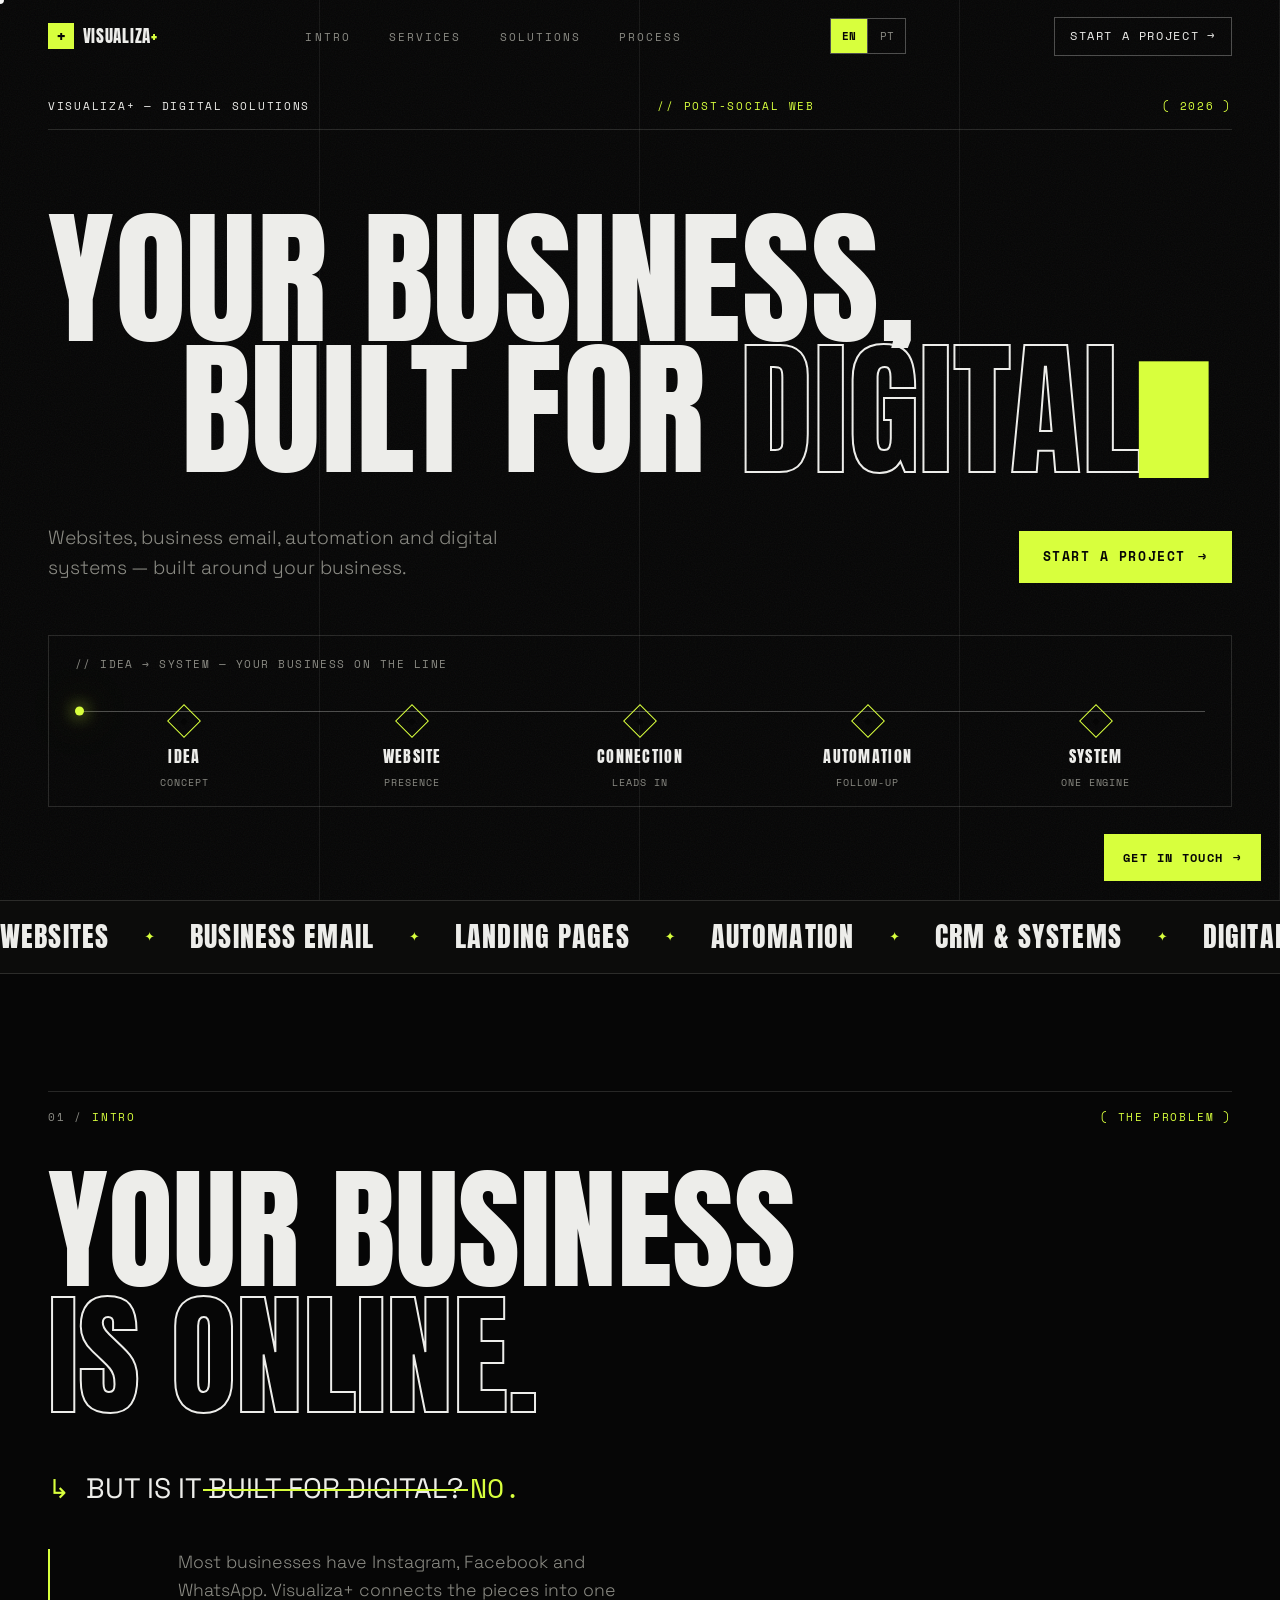
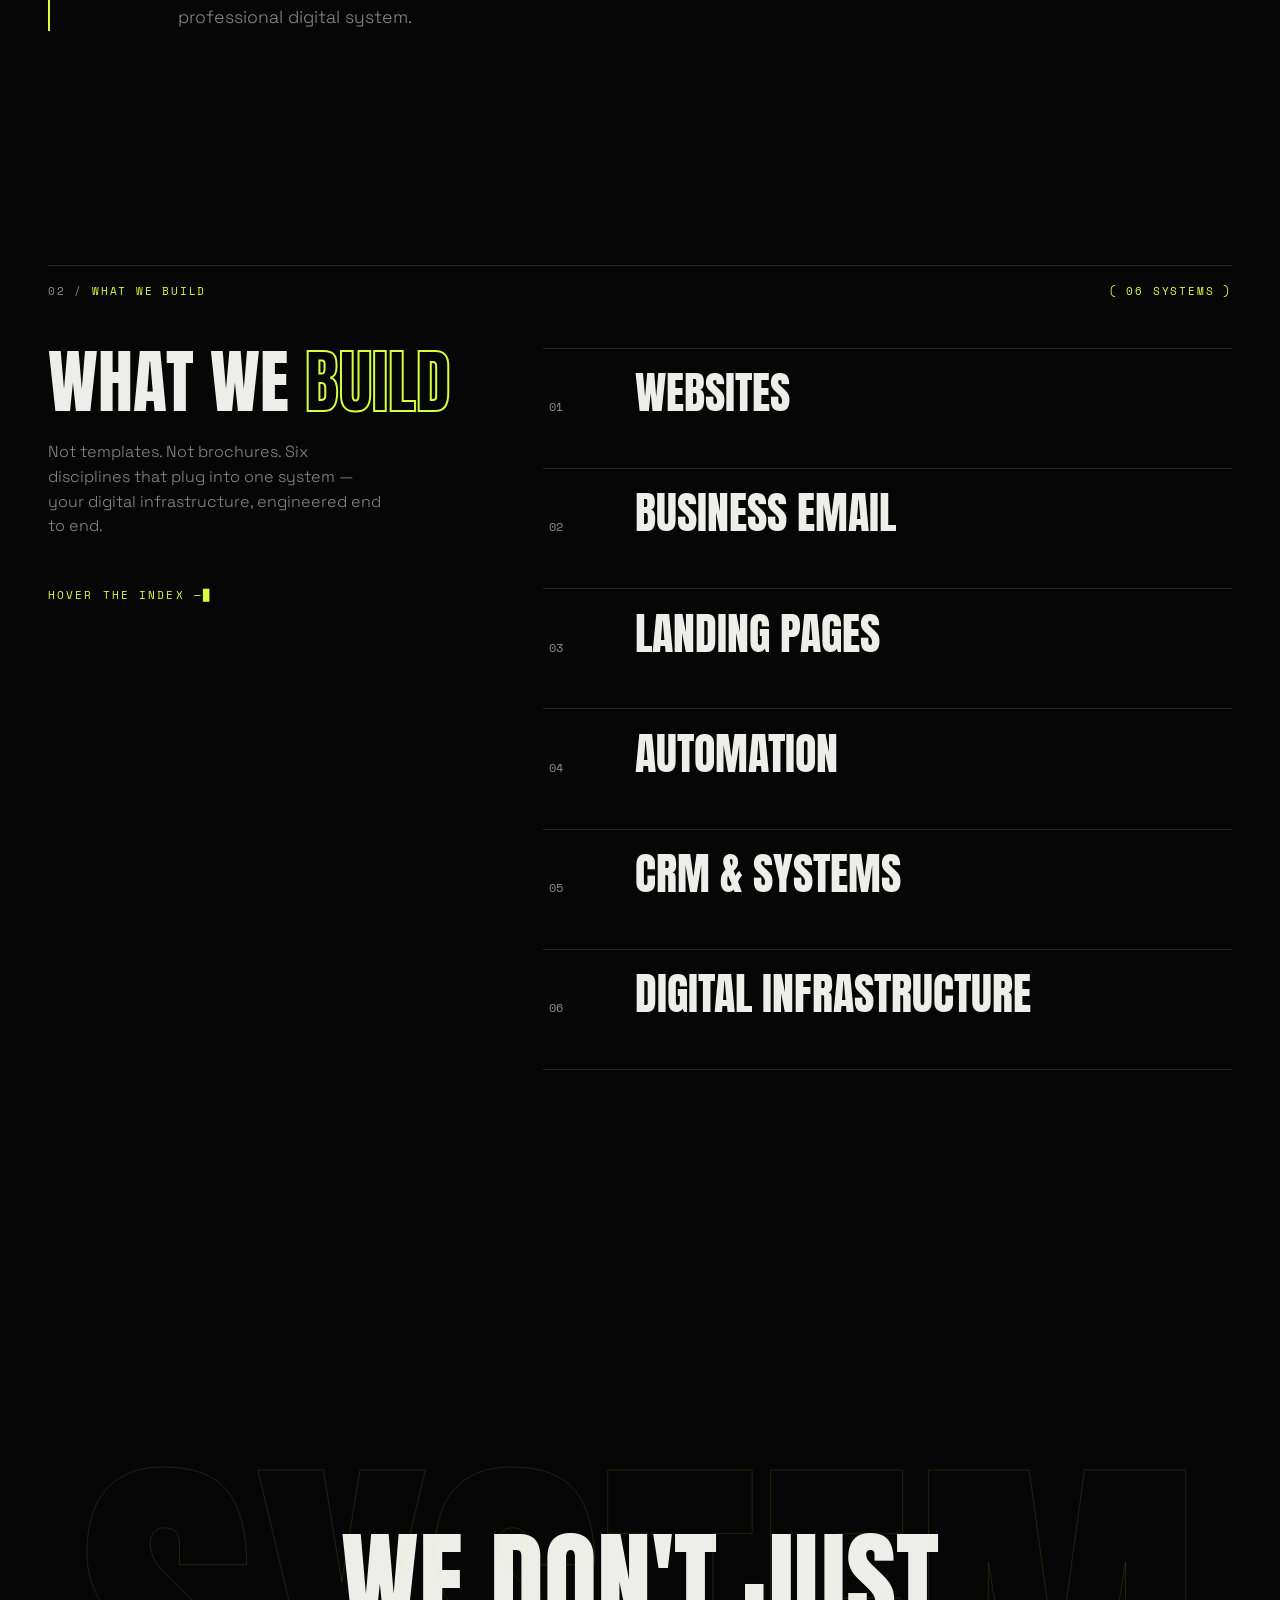
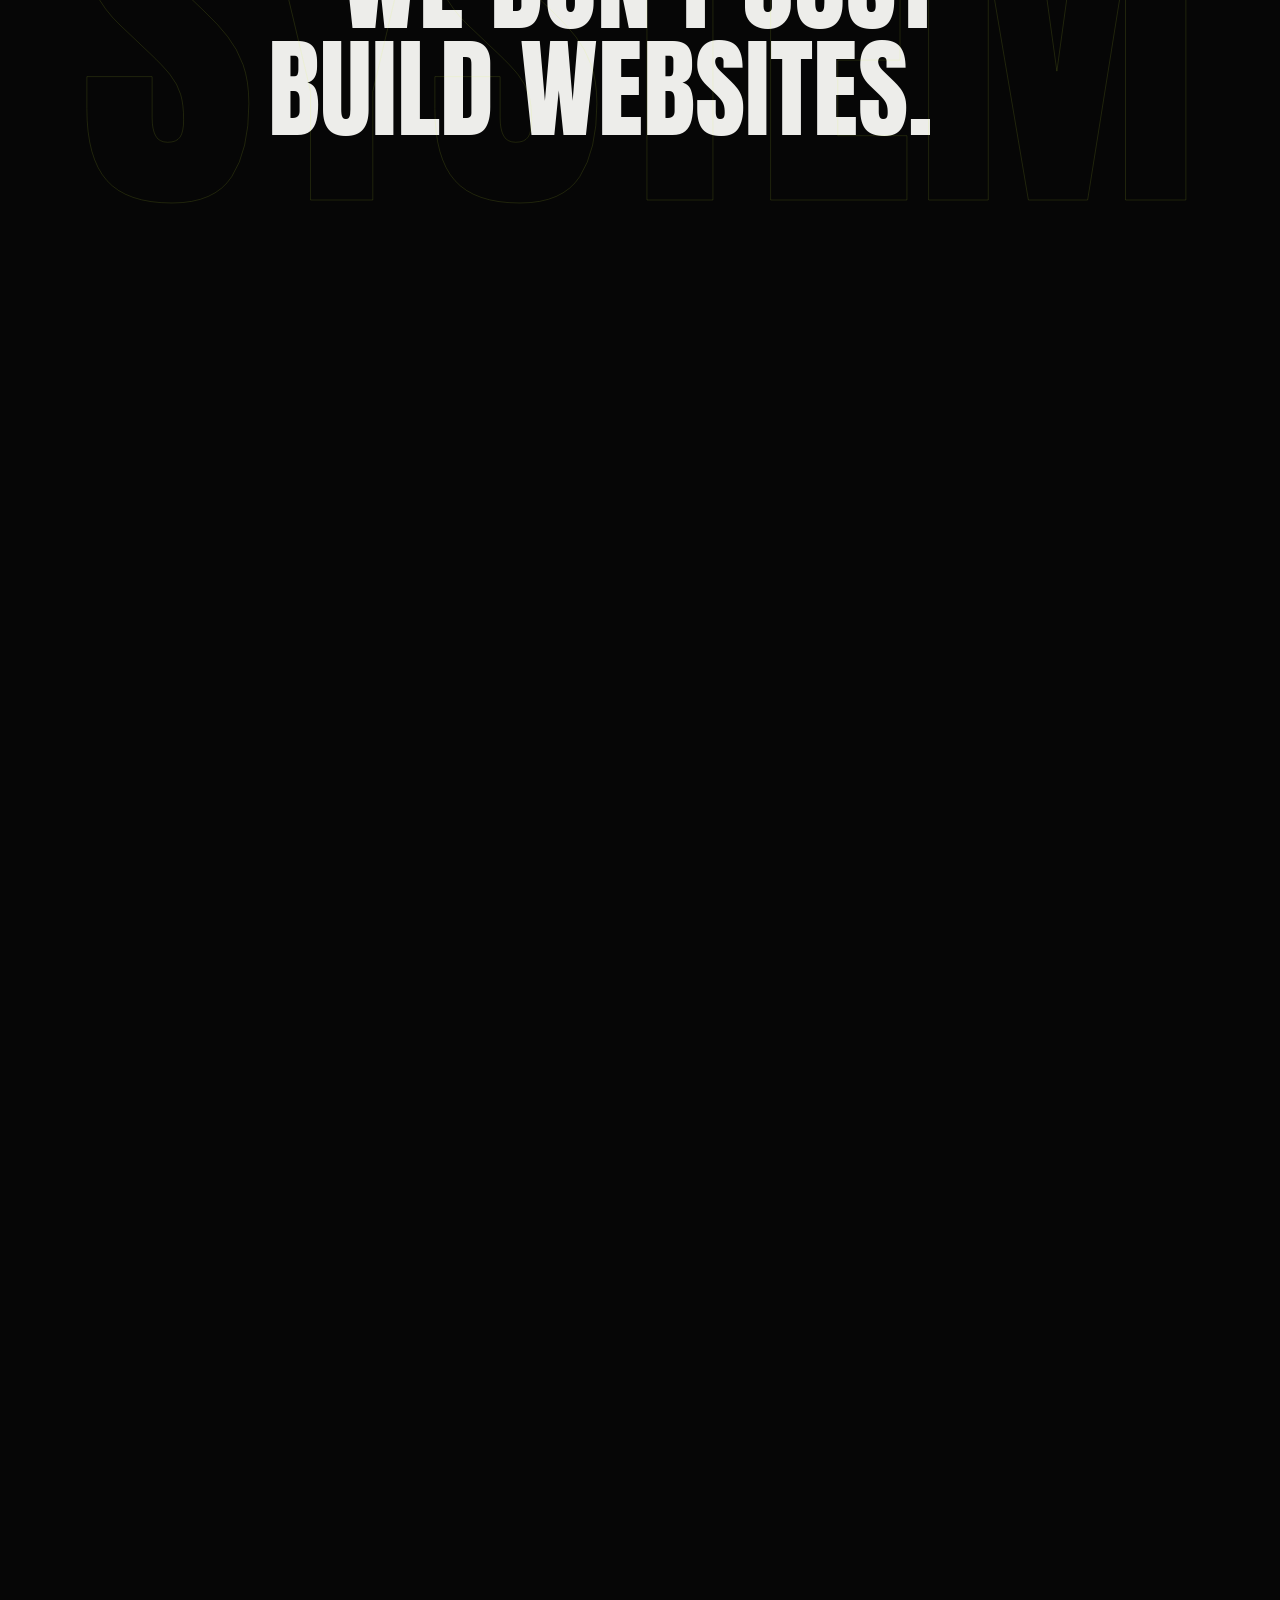
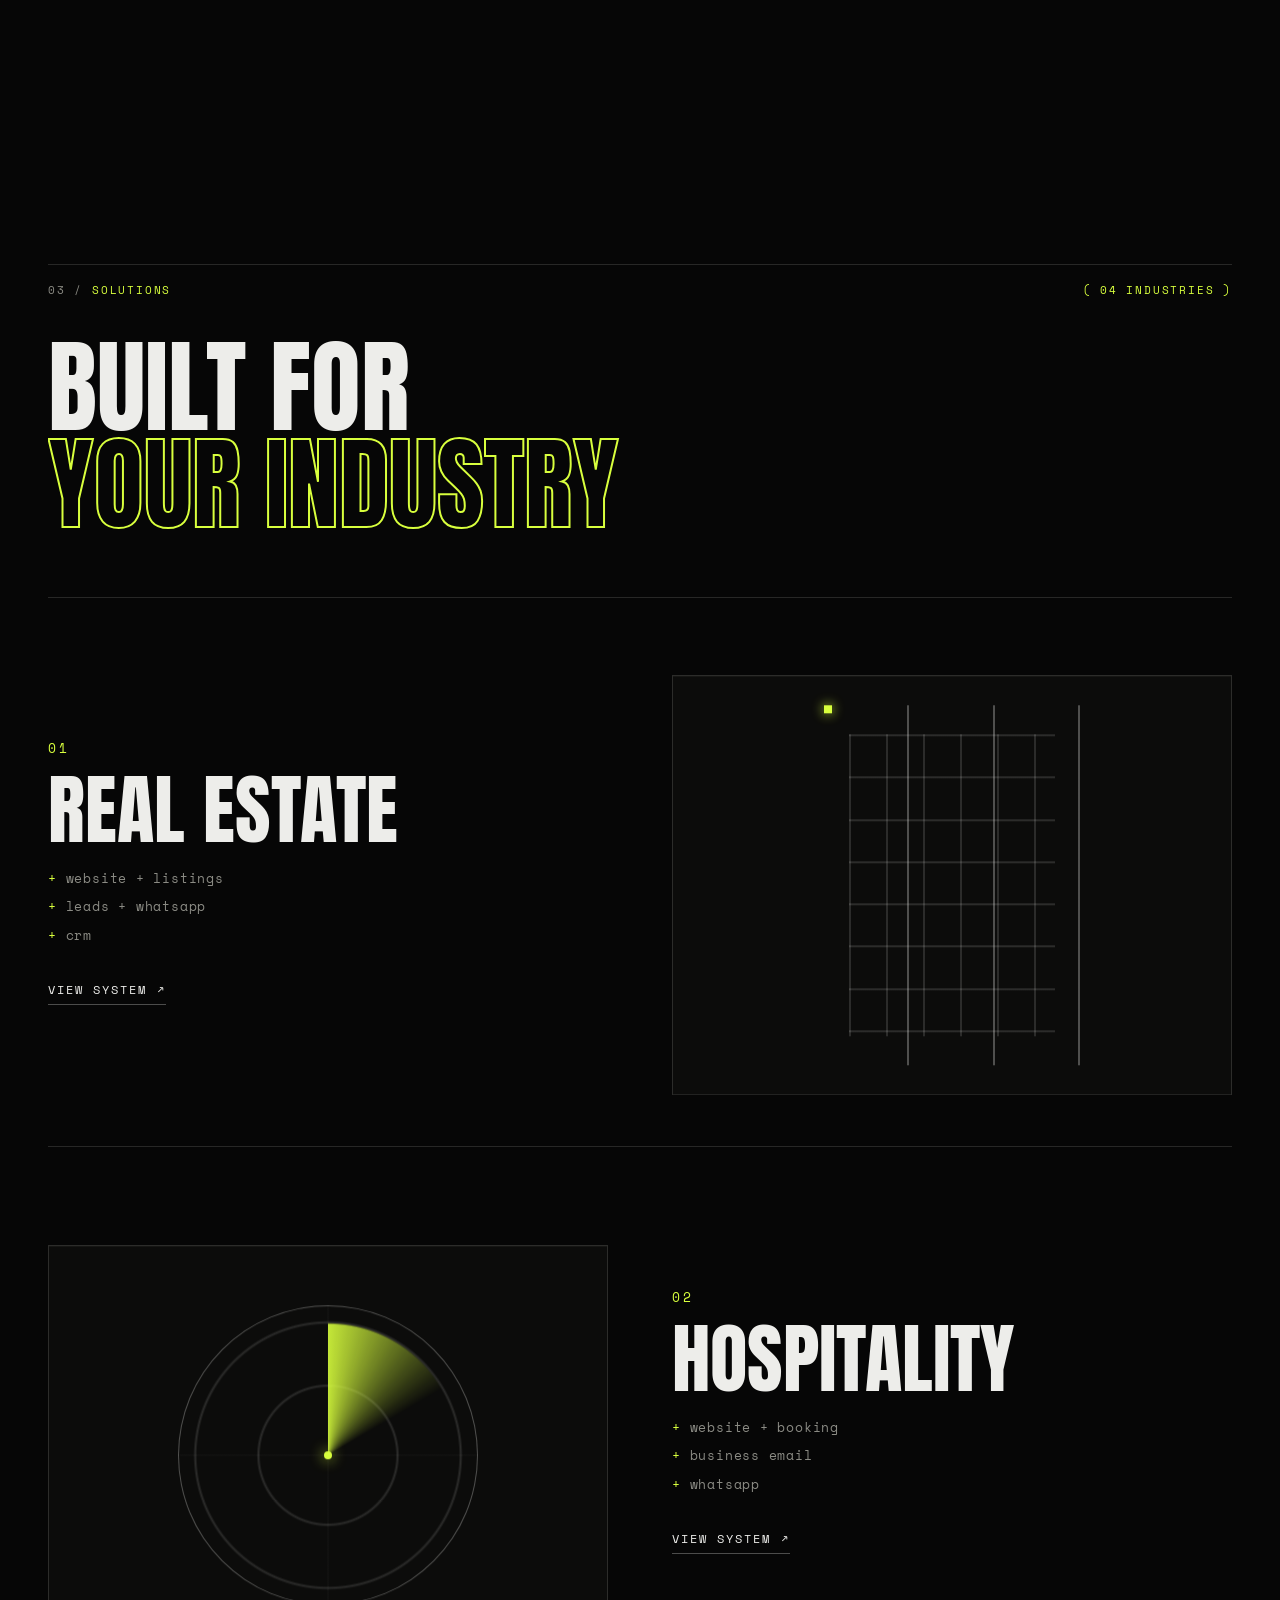
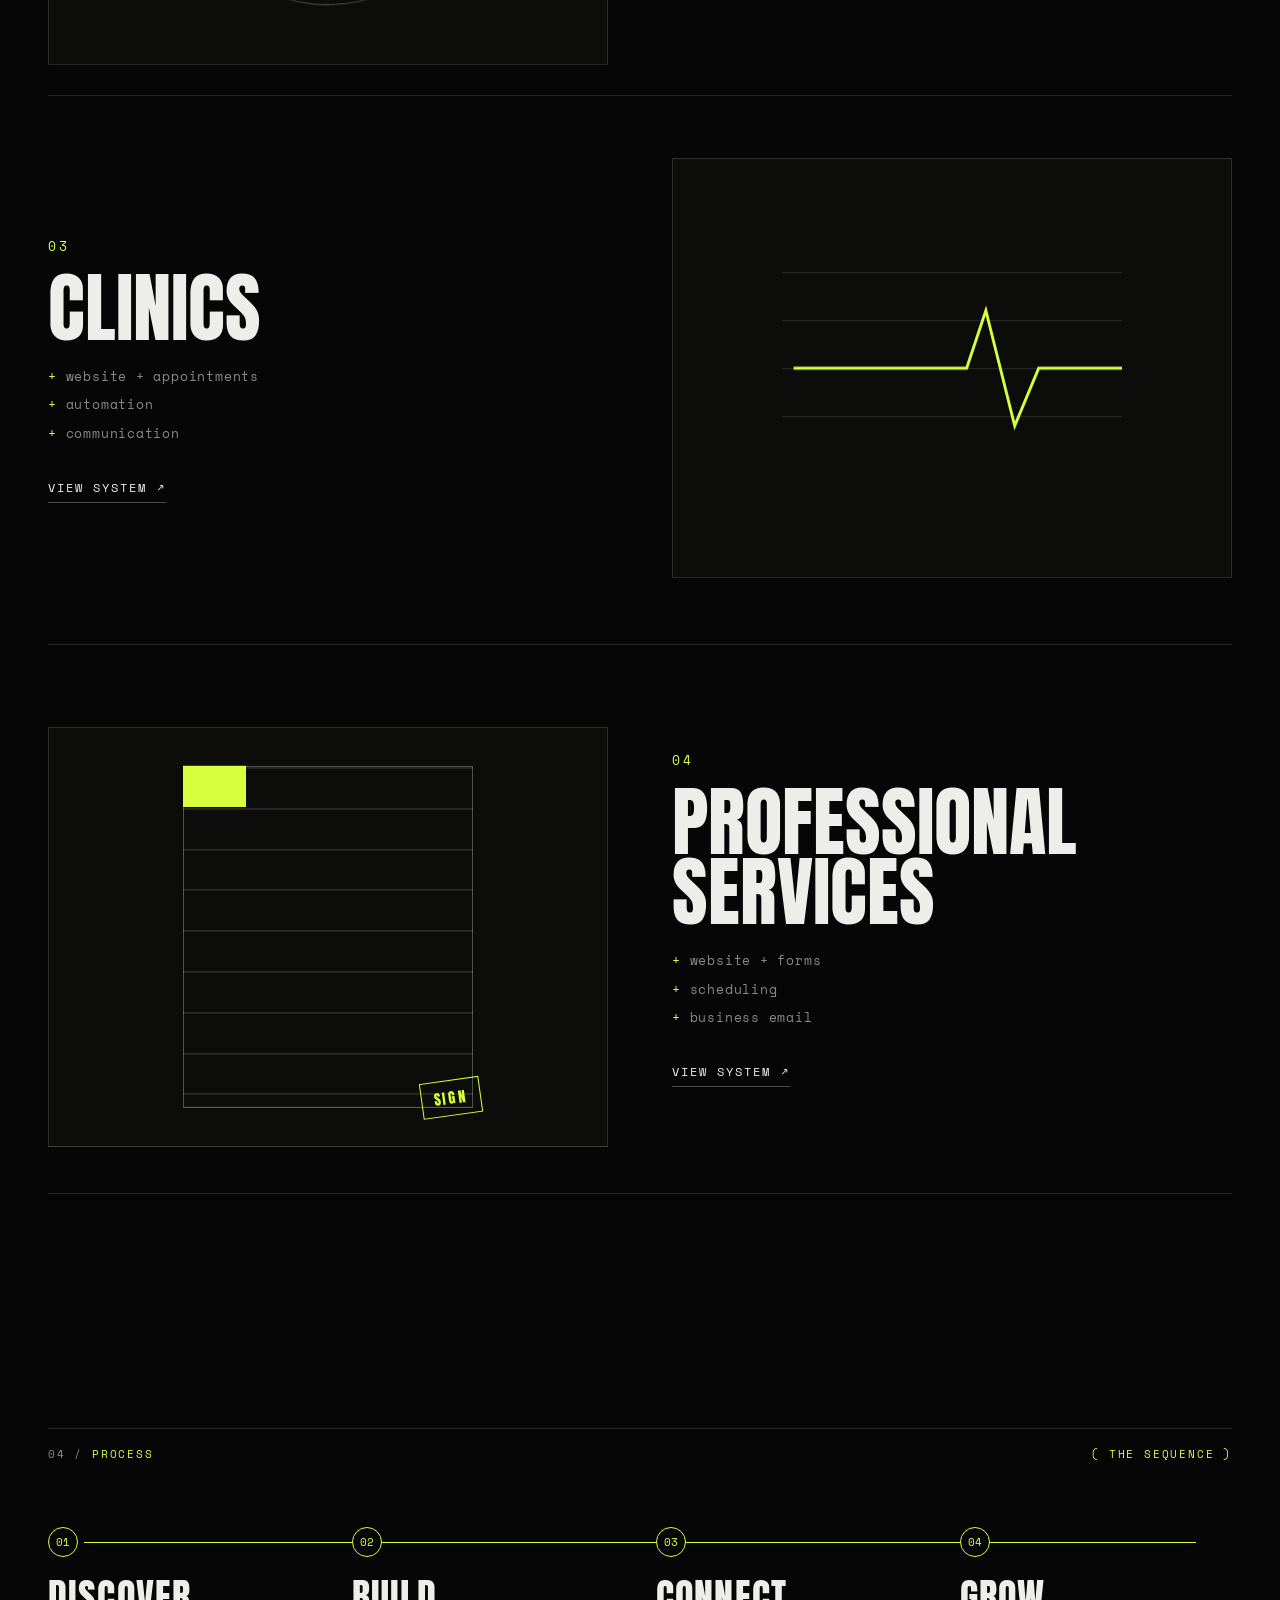
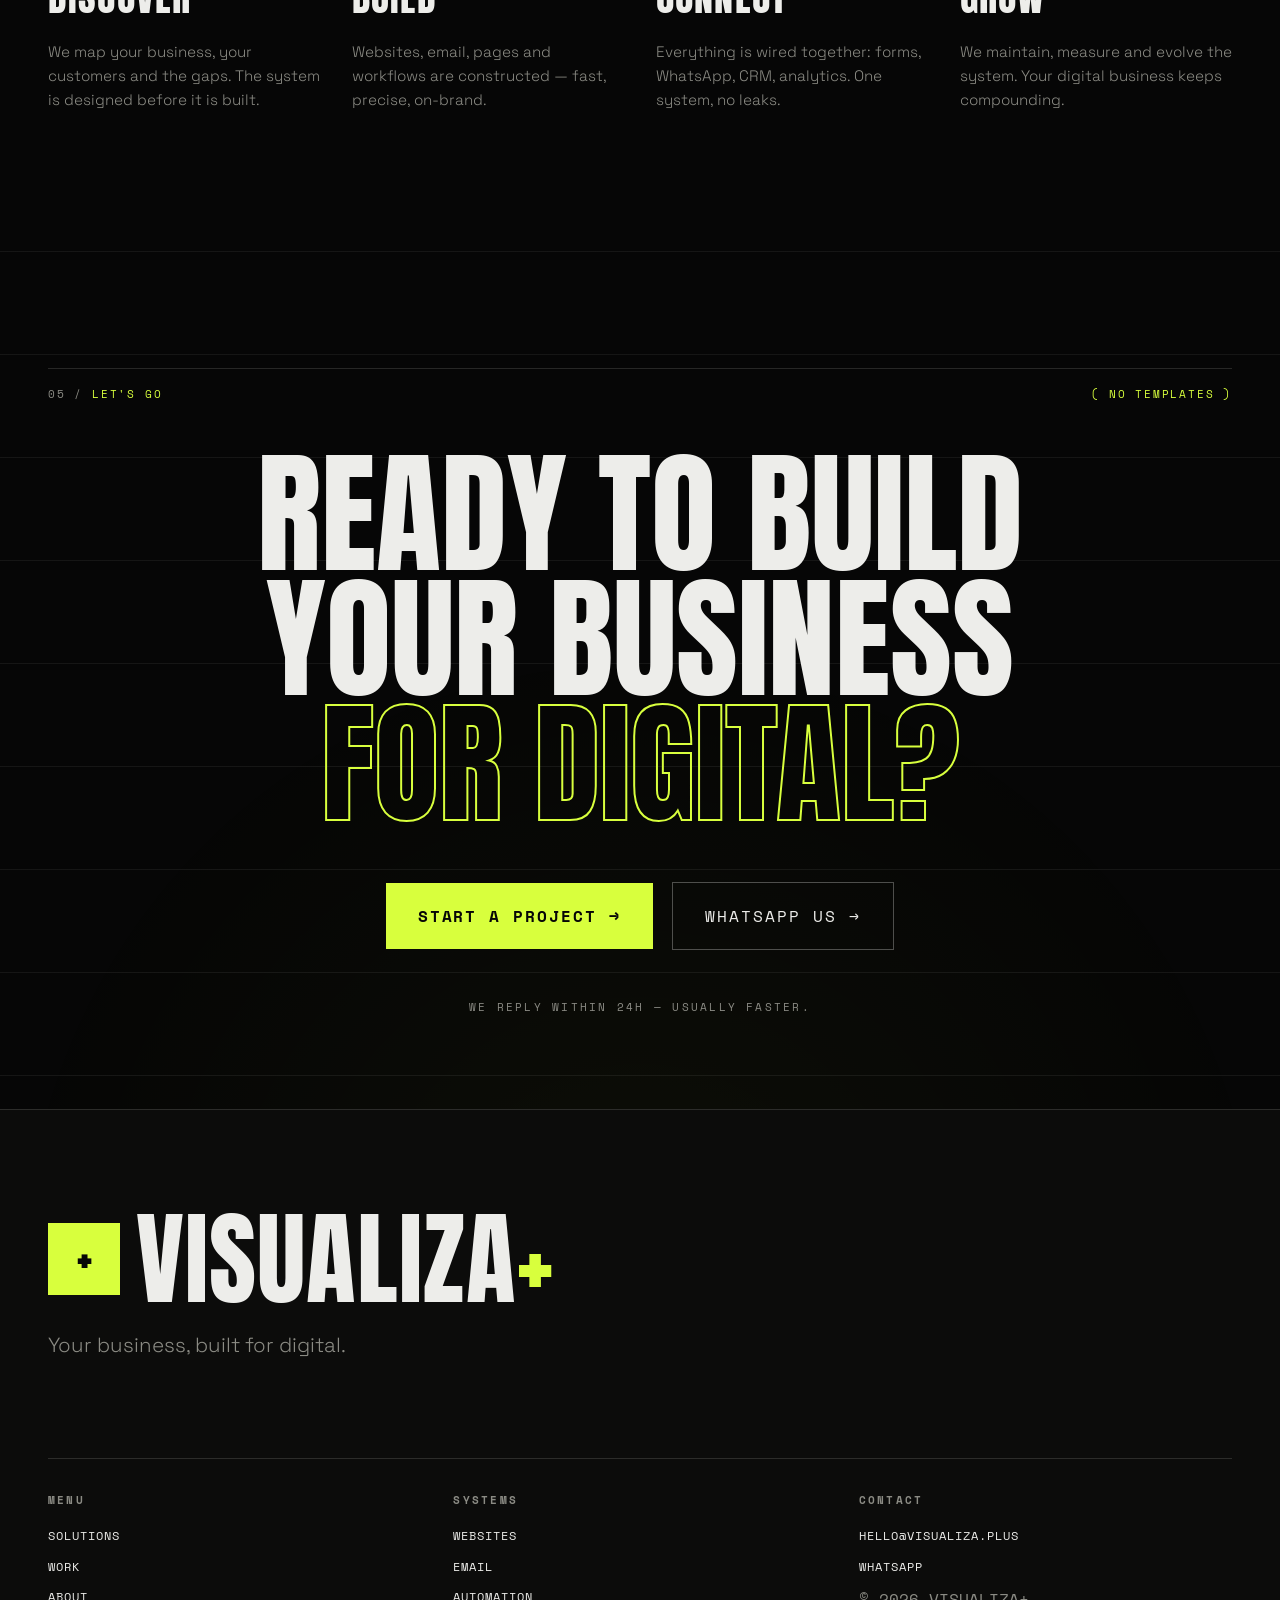
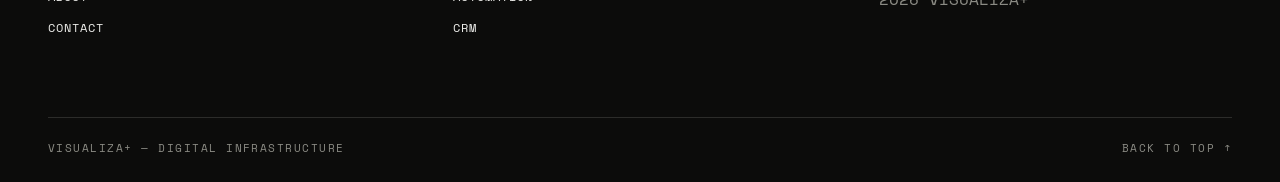
==== commit ab823b5f: "Almost complete version Co-authored-by: monkeycode-ai <monkeycode-ai@chaitin.com>" ====
--- a/index.html
+++ b/index.html
@@ -3,8 +3,8 @@
 <head>
 <meta charset="UTF-8">
 <meta name="viewport" content="width=device-width, initial-scale=1.0">
-<title>VISUALIZA+ — Your business, built for digital.</title>
-<meta name="description" content="Visualiza+ builds digital infrastructure for businesses — websites, domains, business email, landing pages, automation, CRM and custom digital systems.">
+<title data-i18n="VISUALIZA+ — Your business, built for digital.">VISUALIZA+ — Your business, built for digital.</title>
+<meta name="description" content="Visualiza+ builds digital infrastructure for businesses — websites, domains, business email, landing pages, automation, CRM and custom digital systems." data-i18n-attr="content|Visualiza+ builds digital infrastructure for businesses — websites, domains, business email, landing pages, automation, CRM and custom digital systems.">
 <meta name="theme-color" content="#060606">
 <link rel="icon" href="data:image/svg+xml,%3Csvg xmlns='http://www.w3.org/2000/svg' viewBox='0 0 32 32'%3E%3Crect width='32' height='32' fill='%23D8FF3D'/%3E%3Cpath d='M8 24 L24 8 M16 8 L16 24' stroke='%23060606' stroke-width='4'/%3E%3C/svg%3E">
 <link rel="preconnect" href="https://fonts.googleapis.com">
@@ -42,12 +42,16 @@
     <span class="nav-brand-text">VISUALIZA<span class="acid">+</span></span>
   </a>
   <nav class="nav-links" aria-label="Primary">
-    <a href="#intro" data-hover>INTRO</a>
-    <a href="#services" data-hover>SERVICES</a>
-    <a href="#solutions" data-hover>SOLUTIONS</a>
-    <a href="#process" data-hover>PROCESS</a>
+    <a href="#intro" data-hover><span data-i18n="INTRO">INTRO</span></a>
+    <a href="#services" data-hover><span data-i18n="SERVICES">SERVICES</span></a>
+    <a href="#solutions" data-hover><span data-i18n="SOLUTIONS">SOLUTIONS</span></a>
+    <a href="#process" data-hover><span data-i18n="PROCESS">PROCESS</span></a>
   </nav>
-  <a class="nav-cta" href="#cta" data-hover>START A PROJECT <span class="arr">→</span></a>
+  <div class="lang-switch" role="group" aria-label="Language">
+    <button type="button" class="lang-btn" data-lang="en">EN</button>
+    <button type="button" class="lang-btn" data-lang="pt">PT</button>
+  </div>
+  <button type="button" class="nav-cta" data-open-modal data-hover><span data-i18n="START A PROJECT">START A PROJECT</span> <span class="arr">→</span></button>
 </header>
 
 <main id="top">
@@ -55,58 +59,58 @@
   <!-- ============ HERO ============ -->
   <section class="hero" id="hero">
     <div class="hero-meta reveal" data-d="0">
-      <span>VISUALIZA+ — DIGITAL SOLUTIONS</span>
+      <span data-i18n="VISUALIZA+ — DIGITAL SOLUTIONS">VISUALIZA+ — DIGITAL SOLUTIONS</span>
       <span class="mono">// POST-SOCIAL WEB</span>
       <span class="mono">( 2026 )</span>
     </div>
 
     <h1 class="hero-title">
-      <span class="line-wrap"><span class="js-lines" data-d="200">YOUR BUSINESS,</span></span>
-      <span class="line-wrap"><span class="js-lines" data-d="340">BUILT FOR <em>DIGITAL</em><span class="blink">▊</span></span></span>
+      <span class="line-wrap"><span class="js-lines" data-d="200" data-fit data-i18n="YOUR BUSINESS,">YOUR BUSINESS,</span></span>
+      <span class="line-wrap"><span class="js-lines" data-d="340" data-fit><span data-i18n="BUILT FOR">BUILT FOR</span> <em>DIGITAL</em><span class="blink">▊</span></span></span>
     </h1>
 
     <div class="hero-foot">
-      <p class="hero-sub reveal" data-d="600">Websites, business email, automation and digital systems — built around your business.</p>
-      <a class="btn btn-primary reveal" data-d="750" href="#cta" data-hover>
+      <p class="hero-sub reveal" data-d="600" data-i18n="Websites, business email, automation and digital systems — built around your business.">Websites, business email, automation and digital systems — built around your business.</p>
+      <button type="button" class="btn btn-primary reveal" data-d="750" data-open-modal data-hover>
         START A PROJECT <span class="arr">→</span>
-      </a>
+      </button>
     </div>
 
     <!-- PIPELINE -->
     <div class="pipeline reveal" data-d="850" id="pipeline">
-      <div class="pipeline-label mono">// IDEA → SYSTEM — YOUR BUSINESS ON THE LINE</div>
+      <div class="pipeline-label mono" data-i18n="// IDEA → SYSTEM — YOUR BUSINESS ON THE LINE">// IDEA → SYSTEM — YOUR BUSINESS ON THE LINE</div>
       <div class="pipeline-track">
         <div class="pulse" aria-hidden="true"></div>
         <div class="node" style="--i:0">
           <span class="node-box"></span>
           <span class="node-name">IDEA</span>
-          <span class="node-sub">concept</span>
+          <span class="node-sub" data-i18n="concept">concept</span>
         </div>
         <div class="node" style="--i:1">
           <span class="node-box"></span>
-          <span class="node-name">WEBSITE</span>
-          <span class="node-sub">presence</span>
+          <span class="node-name" data-i18n="WEBSITE">WEBSITE</span>
+          <span class="node-sub" data-i18n="presence">presence</span>
         </div>
         <div class="node" style="--i:2">
           <span class="node-box"></span>
-          <span class="node-name">CONNECTION</span>
-          <span class="node-sub">leads in</span>
+          <span class="node-name" data-i18n="CONNECTION">CONNECTION</span>
+          <span class="node-sub" data-i18n="leads in">leads in</span>
         </div>
         <div class="node" style="--i:3">
           <span class="node-box"></span>
-          <span class="node-name">AUTOMATION</span>
-          <span class="node-sub">follow-up</span>
+          <span class="node-name" data-i18n="AUTOMATION">AUTOMATION</span>
+          <span class="node-sub" data-i18n="follow-up">follow-up</span>
         </div>
         <div class="node" style="--i:4">
           <span class="node-box"></span>
-          <span class="node-name">SYSTEM</span>
-          <span class="node-sub">one engine</span>
+          <span class="node-name" data-i18n="SYSTEM">SYSTEM</span>
+          <span class="node-sub" data-i18n="one engine">one engine</span>
         </div>
       </div>
     </div>
 
     <div class="hero-scroll mono reveal" data-d="950">
-      <span>SCROLL</span>
+      <span data-i18n="SCROLL">SCROLL</span>
       <span class="hero-scroll-line"></span>
     </div>
   </section>
@@ -114,96 +118,96 @@
   <!-- ============ MARQUEE ============ -->
   <div class="marquee" aria-hidden="true">
     <div class="marquee-track">
-      <span>WEBSITES</span><i>✦</i>
-      <span>BUSINESS EMAIL</span><i>✦</i>
-      <span>LANDING PAGES</span><i>✦</i>
-      <span>AUTOMATION</span><i>✦</i>
-      <span>CRM &amp; SYSTEMS</span><i>✦</i>
-      <span>DIGITAL INFRASTRUCTURE</span><i>✦</i>
-      <span>WEBSITES</span><i>✦</i>
-      <span>BUSINESS EMAIL</span><i>✦</i>
-      <span>LANDING PAGES</span><i>✦</i>
-      <span>AUTOMATION</span><i>✦</i>
-      <span>CRM &amp; SYSTEMS</span><i>✦</i>
-      <span>DIGITAL INFRASTRUCTURE</span><i>✦</i>
+      <span data-i18n="WEBSITES">WEBSITES</span><i>✦</i>
+      <span data-i18n="BUSINESS EMAIL">BUSINESS EMAIL</span><i>✦</i>
+      <span data-i18n="LANDING PAGES">LANDING PAGES</span><i>✦</i>
+      <span data-i18n="AUTOMATION">AUTOMATION</span><i>✦</i>
+      <span data-i18n="CRM & SYSTEMS">CRM &amp; SYSTEMS</span><i>✦</i>
+      <span data-i18n="DIGITAL INFRASTRUCTURE">DIGITAL INFRASTRUCTURE</span><i>✦</i>
+      <span data-i18n="WEBSITES">WEBSITES</span><i>✦</i>
+      <span data-i18n="BUSINESS EMAIL">BUSINESS EMAIL</span><i>✦</i>
+      <span data-i18n="LANDING PAGES">LANDING PAGES</span><i>✦</i>
+      <span data-i18n="AUTOMATION">AUTOMATION</span><i>✦</i>
+      <span data-i18n="CRM & SYSTEMS">CRM &amp; SYSTEMS</span><i>✦</i>
+      <span data-i18n="DIGITAL INFRASTRUCTURE">DIGITAL INFRASTRUCTURE</span><i>✦</i>
     </div>
   </div>
 
   <!-- ============ INTRO ============ -->
   <section class="intro section" id="intro">
     <div class="sec-meta reveal">
-      <span class="mono">01 / INTRO</span>
-      <span class="mono">( THE PROBLEM )</span>
+      <span class="mono">01 / <span data-i18n="INTRO">INTRO</span></span>
+      <span class="mono">( <span data-i18n="THE PROBLEM">THE PROBLEM</span> )</span>
     </div>
 
     <h2 class="intro-title">
-      <span class="line-wrap"><span class="js-lines">YOUR BUSINESS</span></span>
-      <span class="line-wrap"><span class="js-lines" data-d="140"><em>IS ONLINE.</em></span></span>
+      <span class="line-wrap"><span class="js-lines" data-fit data-i18n="YOUR BUSINESS">YOUR BUSINESS</span></span>
+      <span class="line-wrap"><span class="js-lines" data-d="140" data-fit><em data-i18n="IS ONLINE.">IS ONLINE.</em></span></span>
     </h2>
 
     <div class="intro-kicker reveal">
       <span class="intro-arrow">↳</span>
-      <p>BUT IS IT <span class="strike">BUILT FOR DIGITAL?</span> <span class="acid mono">NO.</span></p>
-    </div>
-
-    <p class="intro-copy reveal">Most businesses have Instagram, Facebook and WhatsApp. Visualiza+ connects the pieces into one professional digital system.</p>
+      <p><span data-i18n="BUT IS IT">BUT IS IT</span> <span class="strike" data-i18n="BUILT FOR DIGITAL?">BUILT FOR DIGITAL?</span> <span class="acid mono" data-i18n="NO.">NO.</span></p>
+    </div>
+
+    <p class="intro-copy reveal" data-i18n="Most businesses have Instagram, Facebook and WhatsApp. Visualiza+ connects the pieces into one professional digital system.">Most businesses have Instagram, Facebook and WhatsApp. Visualiza+ connects the pieces into one professional digital system.</p>
   </section>
 
   <!-- ============ SERVICES ============ -->
   <section class="services section" id="services">
     <div class="sec-meta reveal">
-      <span class="mono">02 / WHAT WE BUILD</span>
-      <span class="mono">( 06 SYSTEMS )</span>
+      <span class="mono">02 / <span data-i18n="WHAT WE BUILD">WHAT WE BUILD</span></span>
+      <span class="mono">( 06 <span data-i18n="SYSTEMS">SYSTEMS</span> )</span>
     </div>
 
     <div class="services-grid">
       <div class="services-intro reveal">
-        <h2 class="services-heading">WHAT WE <span class="outline">BUILD</span></h2>
-        <p class="services-blurb">Not templates. Not brochures. Six disciplines that plug into one system — your digital infrastructure, engineered end to end.</p>
-        <div class="services-scan mono">HOVER THE INDEX —</div>
+        <h2 class="services-heading"><span data-i18n="WHAT WE">WHAT WE</span> <span class="outline" data-i18n="BUILD">BUILD</span></h2>
+        <p class="services-blurb" data-i18n="Not templates. Not brochures. Six disciplines that plug into one system — your digital infrastructure, engineered end to end.">Not templates. Not brochures. Six disciplines that plug into one system — your digital infrastructure, engineered end to end.</p>
+        <div class="services-scan mono" data-i18n="HOVER THE INDEX —">HOVER THE INDEX —</div>
       </div>
 
       <div class="services-list" id="servicesList">
         <div class="svc-row" data-hover data-idx="01">
           <span class="svc-num">01</span>
-          <h3 class="svc-name">WEBSITES</h3>
-          <p class="svc-desc">Marketing sites engineered for conversion, speed and identity. Built to make your business look the part.</p>
-          <span class="svc-tags mono">identity · performance · conversion</span>
+          <h3 class="svc-name" data-i18n="WEBSITES">WEBSITES</h3>
+          <p class="svc-desc" data-i18n="Marketing sites engineered for conversion, speed and identity. Built to make your business look the part.">Marketing sites engineered for conversion, speed and identity. Built to make your business look the part.</p>
+          <span class="svc-tags mono" data-i18n="identity · performance · conversion">identity · performance · conversion</span>
           <span class="svc-arrow">↗</span>
         </div>
         <div class="svc-row" data-hover data-idx="02">
           <span class="svc-num">02</span>
-          <h3 class="svc-name">BUSINESS EMAIL</h3>
-          <p class="svc-desc">Professional email on your own domain. @yourcompany — real infrastructure, not a Gmail address.</p>
-          <span class="svc-tags mono">domain · @brand · deliverability</span>
+          <h3 class="svc-name" data-i18n="BUSINESS EMAIL">BUSINESS EMAIL</h3>
+          <p class="svc-desc" data-i18n="Professional email on your own domain. @yourcompany — real infrastructure, not a Gmail address.">Professional email on your own domain. @yourcompany — real infrastructure, not a Gmail address.</p>
+          <span class="svc-tags mono" data-i18n="domain · @brand · deliverability">domain · @brand · deliverability</span>
           <span class="svc-arrow">↗</span>
         </div>
         <div class="svc-row" data-hover data-idx="03">
           <span class="svc-num">03</span>
-          <h3 class="svc-name">LANDING PAGES</h3>
-          <p class="svc-desc">High-converting pages for launches, campaigns and offers. Designed to turn attention into action.</p>
-          <span class="svc-tags mono">launches · campaigns · offers</span>
+          <h3 class="svc-name" data-i18n="LANDING PAGES">LANDING PAGES</h3>
+          <p class="svc-desc" data-i18n="High-converting pages for launches, campaigns and offers. Designed to turn attention into action.">High-converting pages for launches, campaigns and offers. Designed to turn attention into action.</p>
+          <span class="svc-tags mono" data-i18n="launches · campaigns · offers">launches · campaigns · offers</span>
           <span class="svc-arrow">↗</span>
         </div>
         <div class="svc-row" data-hover data-idx="04">
           <span class="svc-num">04</span>
-          <h3 class="svc-name">AUTOMATION</h3>
-          <p class="svc-desc">Workflows that handle the repetitive work — leads, follow-ups, invoicing and data — automatically.</p>
-          <span class="svc-tags mono">workflows · follow-up · data</span>
+          <h3 class="svc-name" data-i18n="AUTOMATION">AUTOMATION</h3>
+          <p class="svc-desc" data-i18n="Workflows that handle the repetitive work — leads, follow-ups, invoicing and data — automatically.">Workflows that handle the repetitive work — leads, follow-ups, invoicing and data — automatically.</p>
+          <span class="svc-tags mono" data-i18n="workflows · follow-up · data">workflows · follow-up · data</span>
           <span class="svc-arrow">↗</span>
         </div>
         <div class="svc-row" data-hover data-idx="05">
           <span class="svc-num">05</span>
-          <h3 class="svc-name">CRM &amp; SYSTEMS</h3>
-          <p class="svc-desc">Customer relationships structured in one system. Every contact, every deal, every message tracked.</p>
-          <span class="svc-tags mono">pipeline · contacts · insights</span>
+          <h3 class="svc-name" data-i18n="CRM & SYSTEMS">CRM &amp; SYSTEMS</h3>
+          <p class="svc-desc" data-i18n="Customer relationships structured in one system. Every contact, every deal, every message tracked.">Customer relationships structured in one system. Every contact, every deal, every message tracked.</p>
+          <span class="svc-tags mono" data-i18n="pipeline · contacts · insights">pipeline · contacts · insights</span>
           <span class="svc-arrow">↗</span>
         </div>
         <div class="svc-row" data-hover data-idx="06">
           <span class="svc-num">06</span>
-          <h3 class="svc-name">DIGITAL INFRASTRUCTURE</h3>
-          <p class="svc-desc">The invisible layer: domains, hosting, DNS, security and reliability. Engineered to stay online.</p>
-          <span class="svc-tags mono">domains · hosting · security</span>
+          <h3 class="svc-name" data-i18n="DIGITAL INFRASTRUCTURE">DIGITAL INFRASTRUCTURE</h3>
+          <p class="svc-desc" data-i18n="The invisible layer: domains, hosting, DNS, security and reliability. Engineered to stay online.">The invisible layer: domains, hosting, DNS, security and reliability. Engineered to stay online.</p>
+          <span class="svc-tags mono" data-i18n="domains · hosting · security">domains · hosting · security</span>
           <span class="svc-arrow">↗</span>
         </div>
       </div>
@@ -216,32 +220,27 @@
   <section class="statement" id="statement">
     <div class="statement-pin">
       <div class="statement-a" id="stA">
-        <div class="statement-line"><div class="js-lines">WE DON'T JUST</div></div>
-        <div class="statement-line"><div class="js-lines">BUILD WEBSITES.</div><span class="stamp" aria-hidden="true">NO.</span></div>
+        <div class="statement-line"><div class="js-lines" data-i18n="WE DON'T JUST">WE DON'T JUST</div></div>
+        <div class="statement-line"><div class="js-lines" data-i18n="BUILD WEBSITES.">BUILD WEBSITES.</div><span class="stamp" aria-hidden="true">NO.</span></div>
       </div>
       <div class="statement-b" id="stB">
-        <div class="statement-line"><div class="js-lines">WE BUILD</div></div>
-        <div class="statement-line"><div class="js-lines"><em>DIGITAL SYSTEMS.</em></div></div>
-      </div>
-      </div>
-      <div class="statement-b" id="stB">
-        <div class="statement-line js-lines">WE BUILD</div>
-        <div class="statement-line js-lines"><em>DIGITAL SYSTEMS.</em></div>
-      </div>
-      <div class="statement-bg" aria-hidden="true">SYSTEM</div>
+        <div class="statement-line"><div class="js-lines" data-i18n="WE BUILD">WE BUILD</div></div>
+        <div class="statement-line"><div class="js-lines"><em data-i18n="DIGITAL SYSTEMS.">DIGITAL SYSTEMS.</em></div></div>
+      </div>
+      <div class="statement-bg" aria-hidden="true" data-i18n="SYSTEM">SYSTEM</div>
     </div>
   </section>
 
   <!-- ============ SOLUTIONS ============ -->
   <section class="solutions section" id="solutions">
     <div class="sec-meta reveal">
-      <span class="mono">03 / SOLUTIONS</span>
-      <span class="mono">( 04 INDUSTRIES )</span>
+      <span class="mono">03 / <span data-i18n="SOLUTIONS">SOLUTIONS</span></span>
+      <span class="mono">( 04 <span data-i18n="INDUSTRIES">INDUSTRIES</span> )</span>
     </div>
 
     <h2 class="solutions-heading reveal">
-      <span class="line-wrap"><span class="js-lines">BUILT FOR</span></span>
-      <span class="line-wrap"><span class="js-lines" data-d="140"><em>YOUR INDUSTRY</em></span></span>
+      <span class="line-wrap"><span class="js-lines" data-i18n="BUILT FOR">BUILT FOR</span></span>
+      <span class="line-wrap"><span class="js-lines" data-d="140"><em data-i18n="YOUR INDUSTRY">YOUR INDUSTRY</em></span></span>
     </h2>
 
     <div class="sol-list">
@@ -249,13 +248,13 @@
       <article class="sol" data-hover data-px="0.06">
         <div class="sol-copy reveal">
           <span class="sol-num mono">01</span>
-          <h3 class="sol-title">REAL ESTATE</h3>
+          <h3 class="sol-title" data-i18n="REAL ESTATE">REAL ESTATE</h3>
           <ul class="sol-points mono">
-            <li>website + listings</li>
-            <li>leads + whatsapp</li>
-            <li>crm</li>
+            <li data-i18n="website + listings">website + listings</li>
+            <li data-i18n="leads + whatsapp">leads + whatsapp</li>
+            <li data-i18n="crm">crm</li>
           </ul>
-          <a class="sol-link mono" href="#cta">VIEW SYSTEM ↗</a>
+          <a class="sol-link mono" href="prototypes/real-estate.html" data-hover><span data-i18n="VIEW SYSTEM">VIEW SYSTEM</span> ↗</a>
         </div>
         <div class="sol-visual reveal" data-px="-0.08">
           <div class="svg-skyscraper" aria-hidden="true"></div>
@@ -265,13 +264,13 @@
       <article class="sol sol-rev" data-hover data-px="0.05">
         <div class="sol-copy reveal">
           <span class="sol-num mono">02</span>
-          <h3 class="sol-title">HOSPITALITY</h3>
+          <h3 class="sol-title" data-i18n="HOSPITALITY">HOSPITALITY</h3>
           <ul class="sol-points mono">
-            <li>website + booking</li>
-            <li>business email</li>
-            <li>whatsapp</li>
+            <li data-i18n="website + booking">website + booking</li>
+            <li data-i18n="business email">business email</li>
+            <li data-i18n="whatsapp">whatsapp</li>
           </ul>
-          <a class="sol-link mono" href="#cta">VIEW SYSTEM ↗</a>
+          <a class="sol-link mono" href="prototypes/hospitality.html" data-hover><span data-i18n="VIEW SYSTEM">VIEW SYSTEM</span> ↗</a>
         </div>
         <div class="sol-visual reveal" data-px="0.09">
           <div class="svg-radar" aria-hidden="true"></div>
@@ -281,13 +280,13 @@
       <article class="sol" data-hover data-px="0.07">
         <div class="sol-copy reveal">
           <span class="sol-num mono">03</span>
-          <h3 class="sol-title">CLINICS</h3>
+          <h3 class="sol-title" data-i18n="CLINICS">CLINICS</h3>
           <ul class="sol-points mono">
-            <li>website + appointments</li>
-            <li>automation</li>
-            <li>communication</li>
+            <li data-i18n="website + appointments">website + appointments</li>
+            <li data-i18n="automation">automation</li>
+            <li data-i18n="communication">communication</li>
           </ul>
-          <a class="sol-link mono" href="#cta">VIEW SYSTEM ↗</a>
+          <a class="sol-link mono" href="prototypes/clinics.html" data-hover><span data-i18n="VIEW SYSTEM">VIEW SYSTEM</span> ↗</a>
         </div>
         <div class="sol-visual reveal" data-px="-0.06">
           <div class="svg-pulse" aria-hidden="true"></div>
@@ -297,13 +296,13 @@
       <article class="sol sol-rev" data-hover data-px="0.04">
         <div class="sol-copy reveal">
           <span class="sol-num mono">04</span>
-          <h3 class="sol-title">PROFESSIONAL SERVICES</h3>
+          <h3 class="sol-title" data-i18n="PROFESSIONAL SERVICES">PROFESSIONAL SERVICES</h3>
           <ul class="sol-points mono">
-            <li>website + forms</li>
-            <li>scheduling</li>
-            <li>business email</li>
+            <li data-i18n="website + forms">website + forms</li>
+            <li data-i18n="scheduling">scheduling</li>
+            <li data-i18n="business email">business email</li>
           </ul>
-          <a class="sol-link mono" href="#cta">VIEW SYSTEM ↗</a>
+          <a class="sol-link mono" href="prototypes/professional-services.html" data-hover><span data-i18n="VIEW SYSTEM">VIEW SYSTEM</span> ↗</a>
         </div>
         <div class="sol-visual reveal" data-px="0.08">
           <div class="svg-doc" aria-hidden="true"></div>
@@ -316,8 +315,8 @@
   <!-- ============ PROCESS ============ -->
   <section class="process section" id="process">
     <div class="sec-meta reveal">
-      <span class="mono">04 / PROCESS</span>
-      <span class="mono">( THE SEQUENCE )</span>
+      <span class="mono">04 / <span data-i18n="PROCESS">PROCESS</span></span>
+      <span class="mono">( <span data-i18n="THE SEQUENCE">THE SEQUENCE</span> )</span>
     </div>
 
     <div class="process-track" id="processTrack">
@@ -325,23 +324,23 @@
 
       <div class="step reveal" data-step="0">
         <span class="step-num mono">01</span>
-        <h3 class="step-name">DISCOVER</h3>
-        <p class="step-desc">We map your business, your customers and the gaps. The system is designed before it is built.</p>
+        <h3 class="step-name" data-i18n="DISCOVER">DISCOVER</h3>
+        <p class="step-desc" data-i18n="We map your business, your customers and the gaps. The system is designed before it is built.">We map your business, your customers and the gaps. The system is designed before it is built.</p>
       </div>
       <div class="step reveal" data-step="1">
         <span class="step-num mono">02</span>
-        <h3 class="step-name">BUILD</h3>
-        <p class="step-desc">Websites, email, pages and workflows are constructed — fast, precise, on-brand.</p>
+        <h3 class="step-name" data-i18n="BUILD">BUILD</h3>
+        <p class="step-desc" data-i18n="Websites, email, pages and workflows are constructed — fast, precise, on-brand.">Websites, email, pages and workflows are constructed — fast, precise, on-brand.</p>
       </div>
       <div class="step reveal" data-step="2">
         <span class="step-num mono">03</span>
-        <h3 class="step-name">CONNECT</h3>
-        <p class="step-desc">Everything is wired together: forms, WhatsApp, CRM, analytics. One system, no leaks.</p>
+        <h3 class="step-name" data-i18n="CONNECT">CONNECT</h3>
+        <p class="step-desc" data-i18n="Everything is wired together: forms, WhatsApp, CRM, analytics. One system, no leaks.">Everything is wired together: forms, WhatsApp, CRM, analytics. One system, no leaks.</p>
       </div>
       <div class="step reveal" data-step="3">
         <span class="step-num mono">04</span>
-        <h3 class="step-name">GROW</h3>
-        <p class="step-desc">We maintain, measure and evolve the system. Your digital business keeps compounding.</p>
+        <h3 class="step-name" data-i18n="GROW">GROW</h3>
+        <p class="step-desc" data-i18n="We maintain, measure and evolve the system. Your digital business keeps compounding.">We maintain, measure and evolve the system. Your digital business keeps compounding.</p>
       </div>
     </div>
   </section>
@@ -350,29 +349,83 @@
   <section class="cta section" id="cta">
     <div class="cta-grid-bg" aria-hidden="true"></div>
     <div class="sec-meta reveal">
-      <span class="mono">05 / LET'S GO</span>
-      <span class="mono">( NO TEMPLATES )</span>
+      <span class="mono">05 / <span data-i18n="LET'S GO">LET'S GO</span></span>
+      <span class="mono">( <span data-i18n="NO TEMPLATES">NO TEMPLATES</span> )</span>
     </div>
 
     <h2 class="cta-title">
-      <span class="line-wrap"><span class="js-lines">READY TO BUILD</span></span>
-      <span class="line-wrap"><span class="js-lines" data-d="100">YOUR BUSINESS</span></span>
-      <span class="line-wrap"><span class="js-lines" data-d="200"><em>FOR DIGITAL?</em></span></span>
+      <span class="line-wrap"><span class="js-lines" data-i18n="READY TO BUILD">READY TO BUILD</span></span>
+      <span class="line-wrap"><span class="js-lines" data-d="100" data-i18n="YOUR BUSINESS">YOUR BUSINESS</span></span>
+      <span class="line-wrap"><span class="js-lines" data-d="200"><em data-i18n="FOR DIGITAL?">FOR DIGITAL?</em></span></span>
     </h2>
 
     <div class="cta-actions reveal" data-d="100">
-      <a class="btn btn-primary btn-big" href="mailto:hello@visualiza.plus" data-hover>
-        START A PROJECT <span class="arr">→</span>
+      <button type="button" class="btn btn-primary btn-big" data-open-modal data-hover>
+        <span data-i18n="START A PROJECT">START A PROJECT</span> <span class="arr">→</span>
+      </button>
+      <a class="btn btn-ghost btn-big" href="https://wa.me/+258879771024" data-hover target="_blank" rel="noopener">
+        <span data-i18n="WHATSAPP US">WHATSAPP US</span> <span class="arr">→</span>
       </a>
-      <a class="btn btn-ghost btn-big" href="https://wa.me/" data-hover>
-        WHATSAPP US <span class="arr">→</span>
-      </a>
-    </div>
-
-    <p class="cta-note mono reveal">WE REPLY WITHIN 24H — USUALLY FASTER.</p>
+    </div>
+
+    <p class="cta-note mono reveal" data-i18n="WE REPLY WITHIN 24H — USUALLY FASTER.">WE REPLY WITHIN 24H — USUALLY FASTER.</p>
   </section>
 
 </main>
+
+<!-- ============ FLOATING CTA ============ -->
+<button type="button" class="floating-cta" data-open-modal aria-label="Get in touch">
+  <span data-i18n="GET IN TOUCH">GET IN TOUCH</span> <i>→</i>
+</button>
+
+<!-- ============ GET IN TOUCH MODAL ============ -->
+<div class="modal-wrap" id="modalWrap" aria-hidden="true">
+  <div class="modal-backdrop" data-close-modal></div>
+  <div class="modal" role="dialog" aria-modal="true" aria-label="Get in touch">
+    <button type="button" class="modal-close" data-close-modal aria-label="Close">✕</button>
+    <div class="modal-meta mono">// VISUALIZA+ — <span data-i18n="PROJECT INTAKE">PROJECT INTAKE</span></div>
+    <h3 class="modal-title" data-i18n="GET IN TOUCH">GET IN TOUCH</h3>
+    <p class="modal-sub" data-i18n="Tell us what you need. We reply on WhatsApp within 24 hours.">Tell us what you need. We reply on WhatsApp within 24 hours.</p>
+
+    <form class="modal-form" id="contactForm" novalidate>
+      <div class="field">
+        <label class="field-label" for="fType" data-i18n="PROJECT TYPE">PROJECT TYPE</label>
+        <select id="fType" name="type">
+          <option value="Website" data-i18n="WEBSITE">WEBSITE</option>
+          <option value="Business email" data-i18n="BUSINESS EMAIL">BUSINESS EMAIL</option>
+          <option value="Landing page" data-i18n="LANDING PAGE">LANDING PAGE</option>
+          <option value="Automation" data-i18n="AUTOMATION">AUTOMATION</option>
+          <option value="CRM / System" data-i18n="CRM / SYSTEM">CRM / SYSTEM</option>
+          <option value="Full digital system" data-i18n="FULL DIGITAL SYSTEM">FULL DIGITAL SYSTEM</option>
+          <option value="Something else" data-i18n="SOMETHING ELSE">SOMETHING ELSE</option>
+        </select>
+      </div>
+      <div class="field">
+        <label class="field-label" for="fName" data-i18n="YOUR NAME">YOUR NAME</label>
+        <input type="text" id="fName" name="name" autocomplete="name" placeholder="Full name" data-i18n-attr="placeholder|Full name">
+      </div>
+      <div class="field">
+        <label class="field-label" for="fEmail" data-i18n="EMAIL">EMAIL</label>
+        <input type="email" id="fEmail" name="email" autocomplete="email" placeholder="you@company.com" data-i18n-attr="placeholder|you@company.com">
+      </div>
+      <div class="field">
+        <label class="field-label" for="fWhats" data-i18n="WHATSAPP">WHATSAPP</label>
+        <input type="tel" id="fWhats" name="whatsapp" autocomplete="tel" placeholder="+258 …" data-i18n-attr="placeholder|+258 …">
+      </div>
+      <div class="field">
+        <label class="field-label" for="fDetails" data-i18n="PROJECT DETAILS">PROJECT DETAILS</label>
+        <textarea id="fDetails" name="details" rows="3" placeholder="A few lines about your project…" data-i18n-attr="placeholder|A few lines about your project…"></textarea>
+      </div>
+      <button type="submit" class="btn btn-primary modal-submit">
+        <span data-i18n="SEND VIA WHATSAPP">SEND VIA WHATSAPP</span> <span class="arr">→</span>
+      </button>
+      <button type="button" class="btn btn-ghost modal-submit" id="sendEmailBtn">
+        <span data-i18n="SEND VIA EMAIL">SEND VIA EMAIL</span> <span class="arr">→</span>
+      </button>
+      <p class="modal-note mono" data-i18n="WHATSAPP +258 87 977 1024">WHATSAPP +258 87 977 1024</p>
+    </form>
+  </div>
+</div>
 
 <!-- ============ FOOTER ============ -->
 <footer class="footer" id="footer">
@@ -380,34 +433,34 @@
     <span class="footer-plus">+</span>
     <span class="footer-word">VISUALIZA<span class="acid">+</span></span>
   </div>
-  <p class="footer-tagline reveal">Your business, built for digital.</p>
+  <p class="footer-tagline reveal" data-i18n="Your business, built for digital.">Your business, built for digital.</p>
 
   <div class="footer-grid">
     <div class="footer-col">
-      <h4 class="mono">MENU</h4>
-      <a href="#solutions" data-hover>SOLUTIONS</a>
-      <a href="#services" data-hover>WORK</a>
-      <a href="#intro" data-hover>ABOUT</a>
-      <a href="#cta" data-hover>CONTACT</a>
+      <h4 class="mono" data-i18n="MENU">MENU</h4>
+      <a href="#solutions" data-hover><span data-i18n="SOLUTIONS">SOLUTIONS</span></a>
+      <a href="#services" data-hover><span data-i18n="WORK">WORK</span></a>
+      <a href="#intro" data-hover><span data-i18n="ABOUT">ABOUT</span></a>
+      <button type="button" data-open-modal data-hover><span data-i18n="CONTACT">CONTACT</span></button>
     </div>
     <div class="footer-col">
-      <h4 class="mono">SYSTEMS</h4>
-      <a href="#services" data-hover>WEBSITES</a>
-      <a href="#services" data-hover>EMAIL</a>
-      <a href="#services" data-hover>AUTOMATION</a>
-      <a href="#services" data-hover>CRM</a>
+      <h4 class="mono" data-i18n="SYSTEMS">SYSTEMS</h4>
+      <a href="#services" data-hover><span data-i18n="WEBSITES">WEBSITES</span></a>
+      <a href="#services" data-hover><span data-i18n="EMAIL">EMAIL</span></a>
+      <a href="#services" data-hover><span data-i18n="AUTOMATION">AUTOMATION</span></a>
+      <a href="#services" data-hover><span data-i18n="CRM">CRM</span></a>
     </div>
     <div class="footer-col">
-      <h4 class="mono">CONTACT</h4>
+      <h4 class="mono" data-i18n="CONTACT">CONTACT</h4>
       <a href="mailto:hello@visualiza.plus" data-hover>HELLO@VISUALIZA.PLUS</a>
-      <a href="https://wa.me/" data-hover>WHATSAPP</a>
+      <a href="https://wa.me/+258879771024" data-hover target="_blank" rel="noopener">WHATSAPP</a>
       <span class="mono dim">© 2026 VISUALIZA+</span>
     </div>
   </div>
 
   <div class="footer-base">
-    <span class="mono">VISUALIZA+ — DIGITAL INFRASTRUCTURE</span>
-    <a class="mono" href="#hero" data-hover>BACK TO TOP ↑</a>
+    <span class="mono">VISUALIZA+ — <span data-i18n="DIGITAL INFRASTRUCTURE">DIGITAL INFRASTRUCTURE</span></span>
+    <a class="mono" href="#hero" data-hover><span data-i18n="BACK TO TOP">BACK TO TOP</span> ↑</a>
   </div>
 </footer>
 
--- a/css/style.css
+++ b/css/style.css
@@ -21,6 +21,8 @@
 
 *, *::before, *::after { box-sizing: border-box; margin: 0; padding: 0; }
 
+button { font: inherit; color: inherit; background: none; border: none; cursor: pointer; }
+
 html {
   scroll-behavior: smooth;
   scrollbar-color: var(--acid) var(--bg);
@@ -76,6 +78,7 @@
   display: flex; align-items: center; justify-content: center;
   transition: transform 0.9s var(--ease), visibility 0s linear 0.9s;
 }
+html:not(.js) #loader { display: none; }
 #loader.done { transform: translateY(-101%); visibility: hidden; }
 .loader-grid { width: min(560px, 84vw); }
 .loader-monobrand {
@@ -174,10 +177,21 @@
   border: 1px solid var(--line-strong); padding: 0.6rem 0.95rem;
   transition: background 0.35s, color 0.35s, border-color 0.35s;
   display: inline-flex; gap: 0.5rem; align-items: center;
+  background: transparent;
 }
 .nav-cta:hover { background: var(--acid); color: #060606; border-color: var(--acid); }
 .nav-cta .arr, .btn .arr { transition: transform 0.35s var(--ease); }
 .nav-cta:hover .arr, .btn:hover .arr { transform: translateX(5px); }
+
+/* ---- language switch ---- */
+.lang-switch {
+  display: inline-flex; border: 1px solid var(--line-strong);
+  font-family: var(--font-mono); font-size: 0.66rem; letter-spacing: 0.1em;
+}
+.lang-btn { padding: 0.55rem 0.7rem; color: var(--dim); transition: background 0.3s, color 0.3s; }
+.lang-btn + .lang-btn { border-left: 1px solid var(--line-strong); }
+.lang-btn:hover { color: var(--ink); }
+.lang-btn.active { background: var(--acid); color: #060606; font-weight: 700; }
 
 /* ==========================================================================
    GENERIC SECTION + META
@@ -194,8 +208,7 @@
 /* ==========================================================================
    REVEAL SYSTEM
    ========================================================================== */
-.js [data-reveal] { opacity: 0; }
-.reveal {
+.js .reveal {
   opacity: 0; transform: translateY(34px);
   transition: opacity 0.9s var(--ease), transform 0.9s var(--ease);
   transition-delay: var(--d, 0ms);
@@ -204,7 +217,7 @@
 
 /* split-line reveals: each visual line is a .line-wrap > .js-lines pair */
 .line-wrap { display: block; overflow: hidden; }
-.js-lines {
+.js .js-lines {
   display: block;
   transform: translateY(115%);
   transition: transform 1.15s var(--ease);
@@ -534,6 +547,7 @@
   font-size: clamp(8rem, 30vw, 30rem);
   color: transparent; -webkit-text-stroke: 1px rgba(216, 255, 61, 0.12);
   white-space: nowrap; pointer-events: none;
+  overflow: hidden;
 }
 
 /* ==========================================================================
@@ -591,6 +605,7 @@
   display: grid; place-items: center;
   will-change: transform;
 }
+.sol-visual.reveal { transform: none; transition: opacity 0.9s var(--ease); }
 .sol:hover .sol-visual { border-color: var(--line-strong); }
 
 /* --- skyscraper (real estate) --- */
@@ -795,11 +810,197 @@
   transition: transform 0.35s var(--ease);
 }
 .footer-col a:hover::after { transform: scaleX(1); transform-origin: left; }
+.footer-col button {
+  font-family: var(--font-mono); font-size: 0.78rem; letter-spacing: 0.08em;
+  width: max-content; position: relative; text-transform: none;
+}
+.footer-col button::after {
+  content: ""; position: absolute; left: 0; bottom: -2px; height: 1px; width: 100%;
+  background: var(--acid); transform: scaleX(0); transform-origin: right;
+  transition: transform 0.35s var(--ease);
+}
+.footer-col button:hover::after { transform: scaleX(1); transform-origin: left; }
 .footer-base {
   display: flex; justify-content: space-between; align-items: center;
   margin-top: clamp(3rem, 8vw, 5rem);
   padding-top: 1.4rem; border-top: 1px solid var(--line);
   font-size: 0.66rem; letter-spacing: 0.14em; color: var(--dim);
+}
+
+/* ==========================================================================
+   PROTOTYPE PAGES
+   ========================================================================== */
+.proto-hero {
+  min-height: 92vh; display: flex; flex-direction: column; justify-content: center;
+  padding: 9rem clamp(1.2rem, 5vw, 5rem) 4rem;
+  position: relative; overflow: hidden;
+}
+.proto-hero-bg {
+  position: absolute; right: -4%; top: 12%; font-family: var(--font-display);
+  font-size: clamp(14rem, 40vw, 34rem); line-height: 1; color: transparent;
+  -webkit-text-stroke: 1px rgba(216, 255, 61, 0.08);
+  pointer-events: none; user-select: none; z-index: 0;
+}
+.proto-hero > * { position: relative; z-index: 1; }
+.proto-meta {
+  display: flex; flex-wrap: wrap; gap: 1.5rem; align-items: center;
+  font-family: var(--font-mono); font-size: 0.7rem; letter-spacing: 0.18em;
+  color: var(--dim); margin-bottom: 2.5rem;
+}
+.proto-meta .dot { color: var(--acid); }
+.proto-title {
+  font-family: var(--font-display); font-weight: 400;
+  font-size: clamp(2.8rem, 9vw, 7rem); text-transform: uppercase;
+  line-height: 0.92; letter-spacing: -0.01em; margin-bottom: 1.8rem;
+}
+.proto-title em { font-style: normal; color: var(--acid); }
+.proto-desc {
+  max-width: 52ch; font-weight: 300; font-size: clamp(1.05rem, 1.8vw, 1.3rem);
+  color: var(--dim); margin-bottom: 2.6rem;
+}
+.proto-actions { display: flex; flex-wrap: wrap; gap: 1rem; }
+
+.proto-section { padding: clamp(3.5rem, 8vw, 7rem) clamp(1.2rem, 5vw, 5rem); }
+.proto-section-head {
+  display: flex; align-items: baseline; justify-content: space-between;
+  gap: 1rem; flex-wrap: wrap; margin-bottom: 2.6rem;
+}
+.proto-section-title {
+  font-family: var(--font-display); font-weight: 400;
+  font-size: clamp(1.6rem, 3.5vw, 2.8rem); text-transform: uppercase;
+}
+.proto-section-index { font-family: var(--font-mono); font-size: 0.68rem; letter-spacing: 0.2em; color: var(--dim); }
+
+.proto-stack { border-top: 1px solid var(--line-strong); }
+.proto-row {
+  display: grid; grid-template-columns: 3.5rem 1fr; gap: 0.5rem 1.8rem;
+  padding: 1.9rem 0; border-bottom: 1px solid var(--line);
+  transition: background 0.3s, padding 0.3s;
+}
+.proto-row:hover { background: rgba(216, 255, 61, 0.03); padding-left: 0.8rem; }
+.proto-row-num { font-family: var(--font-mono); font-size: 0.72rem; color: var(--acid); padding-top: 0.35rem; }
+.proto-row-name {
+  font-family: var(--font-display); font-weight: 400;
+  font-size: clamp(1.25rem, 3vw, 2rem); text-transform: uppercase; letter-spacing: 0.01em;
+}
+.proto-row-desc { grid-column: 2; max-width: 62ch; color: var(--dim); font-weight: 300; font-size: 0.98rem; }
+
+.proto-dash {
+  border: 1px solid var(--line-strong); background: #0a0a09;
+  padding: clamp(1.4rem, 3vw, 2.4rem); margin-top: 1.5rem;
+}
+.proto-dash-bar {
+  display: flex; align-items: center; justify-content: space-between; gap: 1rem;
+  flex-wrap: wrap; font-family: var(--font-mono); font-size: 0.66rem;
+  letter-spacing: 0.18em; color: var(--dim); padding-bottom: 1.1rem;
+  margin-bottom: 1.4rem; border-bottom: 1px solid var(--line);
+}
+.proto-dash-bar .led { color: var(--acid); }
+.proto-kpis { display: grid; grid-template-columns: repeat(4, 1fr); gap: 1px; background: var(--line); margin-bottom: 1.6rem; }
+.proto-kpi { background: #0a0a09; padding: 1.3rem 1.1rem; }
+.proto-kpi-label { font-family: var(--font-mono); font-size: 0.62rem; letter-spacing: 0.16em; color: var(--dim); margin-bottom: 0.6rem; }
+.proto-kpi-value { font-family: var(--font-display); font-size: clamp(1.5rem, 3vw, 2.3rem); color: var(--acid); }
+.proto-kpi-unit { font-family: var(--font-mono); font-size: 0.7rem; color: var(--dim); }
+.proto-table { display: flex; flex-direction: column; }
+.proto-table-row {
+  display: grid; grid-template-columns: 1fr auto; gap: 1rem; align-items: center;
+  padding: 0.85rem 0; border-bottom: 1px solid var(--line);
+  font-size: 0.85rem;
+}
+.proto-table-row:last-child { border-bottom: 0; }
+.proto-table-name { font-family: var(--font-mono); letter-spacing: 0.06em; color: var(--ink); }
+.proto-table-name small { color: var(--dim); font-size: 0.72rem; letter-spacing: 0.1em; }
+.proto-table-val { font-family: var(--font-mono); font-size: 0.72rem; color: var(--acid); }
+
+.proto-cta {
+  padding: clamp(4rem, 9vw, 8rem) clamp(1.2rem, 5vw, 5rem); text-align: center;
+  border-top: 1px solid var(--line-strong); position: relative; overflow: hidden;
+}
+.proto-cta h3 {
+  font-family: var(--font-display); font-weight: 400;
+  font-size: clamp(2.2rem, 6vw, 5rem); text-transform: uppercase; line-height: 0.95;
+  margin-bottom: 2rem;
+}
+.proto-cta h3 em { font-style: normal; color: var(--acid); }
+
+@media (max-width: 720px) {
+  .proto-kpis { grid-template-columns: repeat(2, 1fr); }
+  .proto-row { grid-template-columns: 2.5rem 1fr; }
+  .proto-hero { min-height: auto; padding-top: 8rem; }
+}
+
+/* ==========================================================================
+   GET IN TOUCH MODAL + FLOATING CTA
+   ========================================================================== */
+.floating-cta {
+  position: fixed; right: 1.2rem; bottom: 1.2rem; z-index: 120;
+  display: inline-flex; align-items: center; gap: 0.6rem;
+  background: var(--acid); color: #060606;
+  font-family: var(--font-mono); font-size: 0.72rem; font-weight: 700;
+  letter-spacing: 0.12em; text-transform: uppercase;
+  padding: 0.9rem 1.2rem;
+  transition: transform 0.35s var(--ease), box-shadow 0.35s;
+}
+.floating-cta:hover { transform: translateY(-3px); box-shadow: 0 10px 30px rgba(216, 255, 61, 0.25); }
+.floating-cta i { font-style: normal; transition: transform 0.35s var(--ease); }
+.floating-cta:hover i { transform: translateX(4px); }
+
+.modal-wrap { position: fixed; inset: 0; z-index: 400; display: none; }
+.modal-wrap.open { display: block; }
+.modal-backdrop {
+  position: absolute; inset: 0; background: rgba(6, 6, 6, 0.8);
+  backdrop-filter: blur(8px); -webkit-backdrop-filter: blur(8px);
+  animation: fade-in 0.3s ease;
+}
+.modal {
+  position: absolute; top: 50%; left: 50%;
+  transform: translate(-50%, -50%);
+  width: min(560px, 92vw);
+  max-height: 88vh; overflow-y: auto;
+  background: #0c0c0b; border: 1px solid var(--line-strong);
+  padding: clamp(1.4rem, 4vw, 2.6rem);
+  animation: modal-in 0.45s var(--ease);
+}
+@keyframes fade-in { from { opacity: 0; } }
+@keyframes modal-in { from { opacity: 0; transform: translate(-50%, -46%); } }
+.modal-close {
+  position: absolute; top: 1rem; right: 1rem;
+  font-size: 1rem; color: var(--dim); width: 2.2rem; height: 2.2rem;
+  display: grid; place-items: center;
+  border: 1px solid var(--line); transition: color 0.3s, border-color 0.3s, transform 0.3s;
+}
+.modal-close:hover { color: var(--acid); border-color: var(--acid); transform: rotate(90deg); }
+.modal-meta { font-size: 0.66rem; letter-spacing: 0.2em; color: var(--acid); margin-bottom: 1rem; }
+.modal-title {
+  font-family: var(--font-display); font-weight: 400;
+  font-size: clamp(1.8rem, 4.5vw, 2.8rem); text-transform: uppercase;
+  line-height: 0.95; margin-bottom: 0.6rem;
+}
+.modal-sub { color: var(--dim); font-weight: 300; font-size: 0.95rem; margin-bottom: 1.8rem; }
+.modal-form { display: flex; flex-direction: column; gap: 1.1rem; }
+.field { display: flex; flex-direction: column; gap: 0.4rem; }
+.field-label { font-size: 0.66rem; letter-spacing: 0.18em; color: var(--dim); text-transform: uppercase; }
+.field input, .field select, .field textarea {
+  width: 100%; background: transparent; border: 0; border-bottom: 1px solid var(--line-strong);
+  color: var(--ink); font-family: var(--font-body); font-size: 1rem; padding: 0.5rem 0;
+  outline: none; border-radius: 0;
+  transition: border-color 0.3s;
+  -webkit-appearance: none; appearance: none;
+}
+.field select {
+  background-image: url("data:image/svg+xml,%3Csvg xmlns='http://www.w3.org/2000/svg' width='10' height='6'%3E%3Cpath d='M1 1l4 4 4-4' stroke='%23d8ff3d' fill='none'/%3E%3C/svg%3E");
+  background-repeat: no-repeat; background-position: right 0.2rem center;
+  cursor: pointer;
+}
+.field select option { background: #0c0c0b; color: var(--ink); }
+.field input:focus, .field select:focus, .field textarea:focus { border-color: var(--acid); }
+.field input.error, .field textarea.error { border-color: #ff4d4d; }
+.field input::placeholder, .field textarea::placeholder { color: rgba(139, 139, 132, 0.5); }
+.modal-submit { justify-content: center; margin-top: 0.4rem; }
+.modal-note { text-align: center; color: var(--dim); font-size: 0.62rem; letter-spacing: 0.16em; margin-top: 0.2rem; }
+
+@media (max-width: 560px) {
+  .floating-cta { right: 0.8rem; bottom: 0.8rem; font-size: 0.64rem; padding: 0.75rem 1rem; }
 }
 
 /* ==========================================================================
@@ -840,7 +1041,7 @@
   }
   html { scroll-behavior: auto; }
   .reveal { opacity: 1; transform: none; }
-  .line { transform: none; }
+  .js-lines { transform: none; }
   #loader { display: none; }
   .cursor { display: none; }
 }
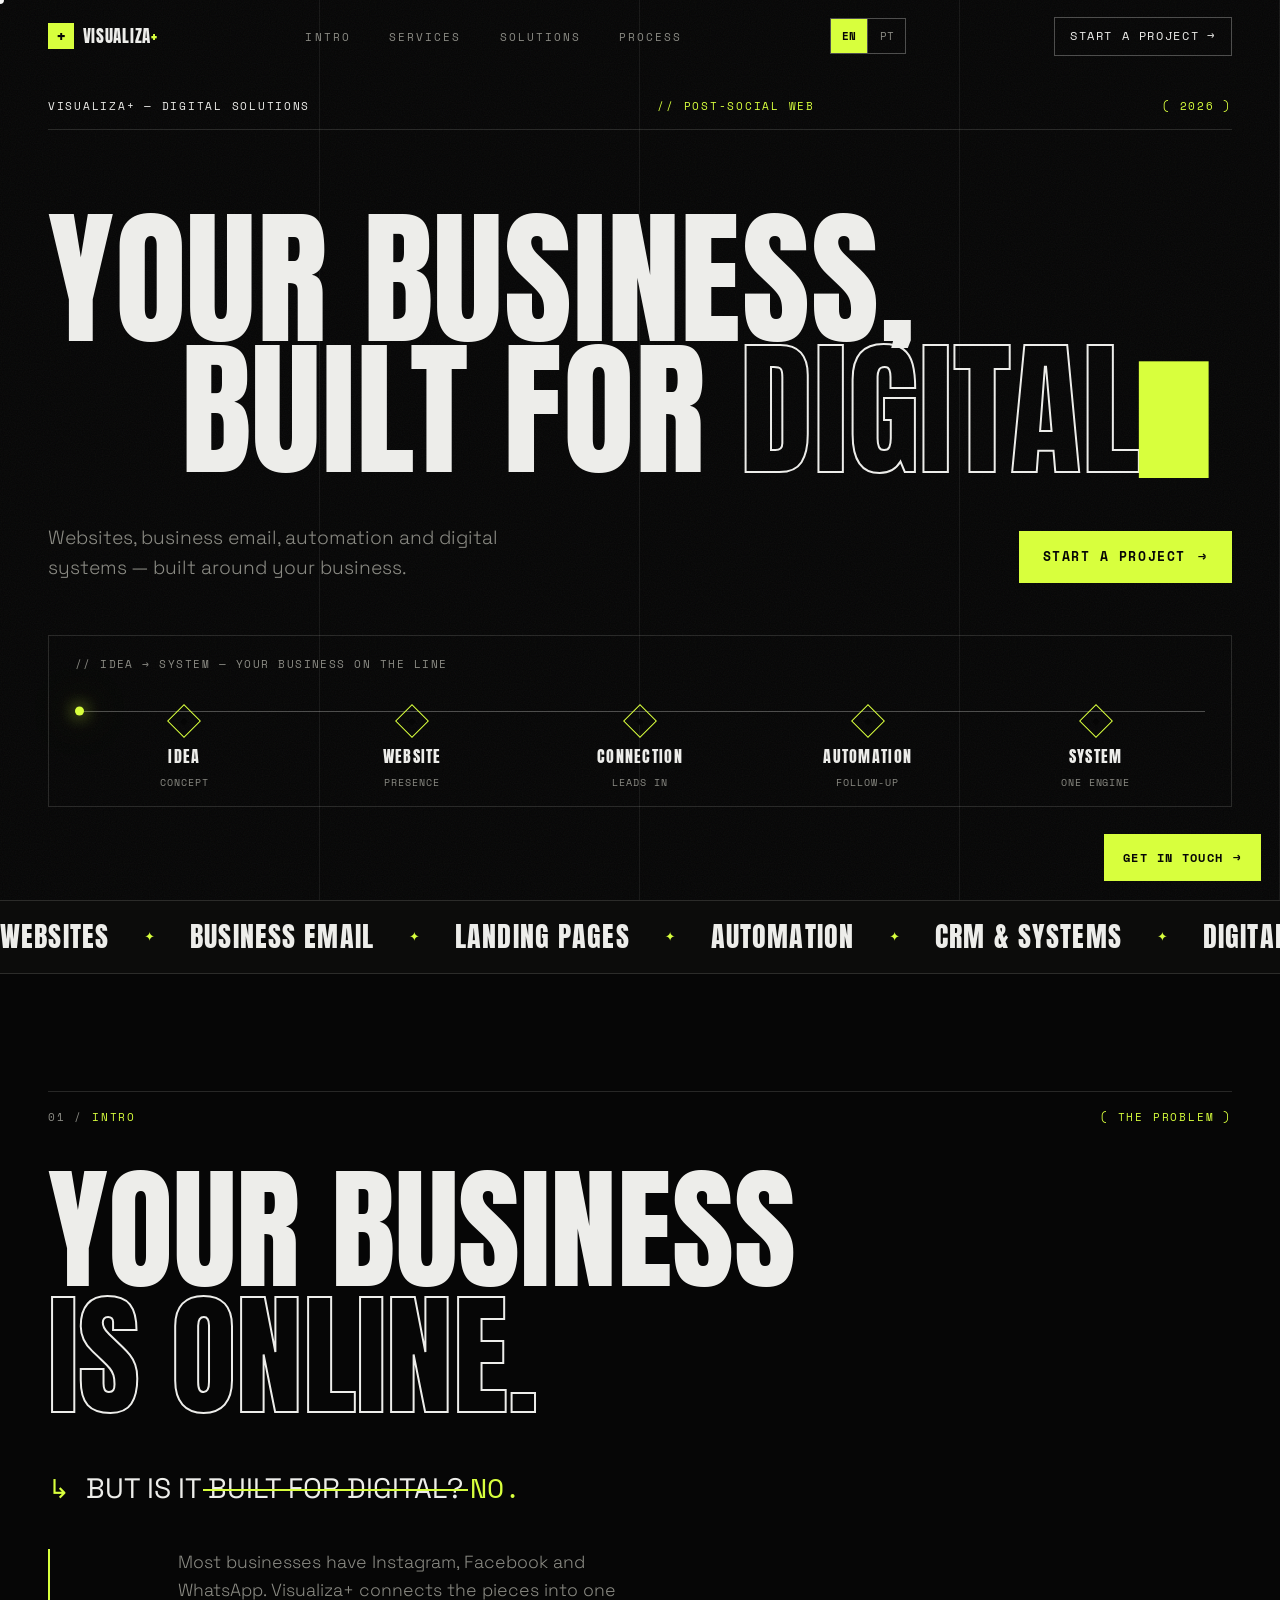
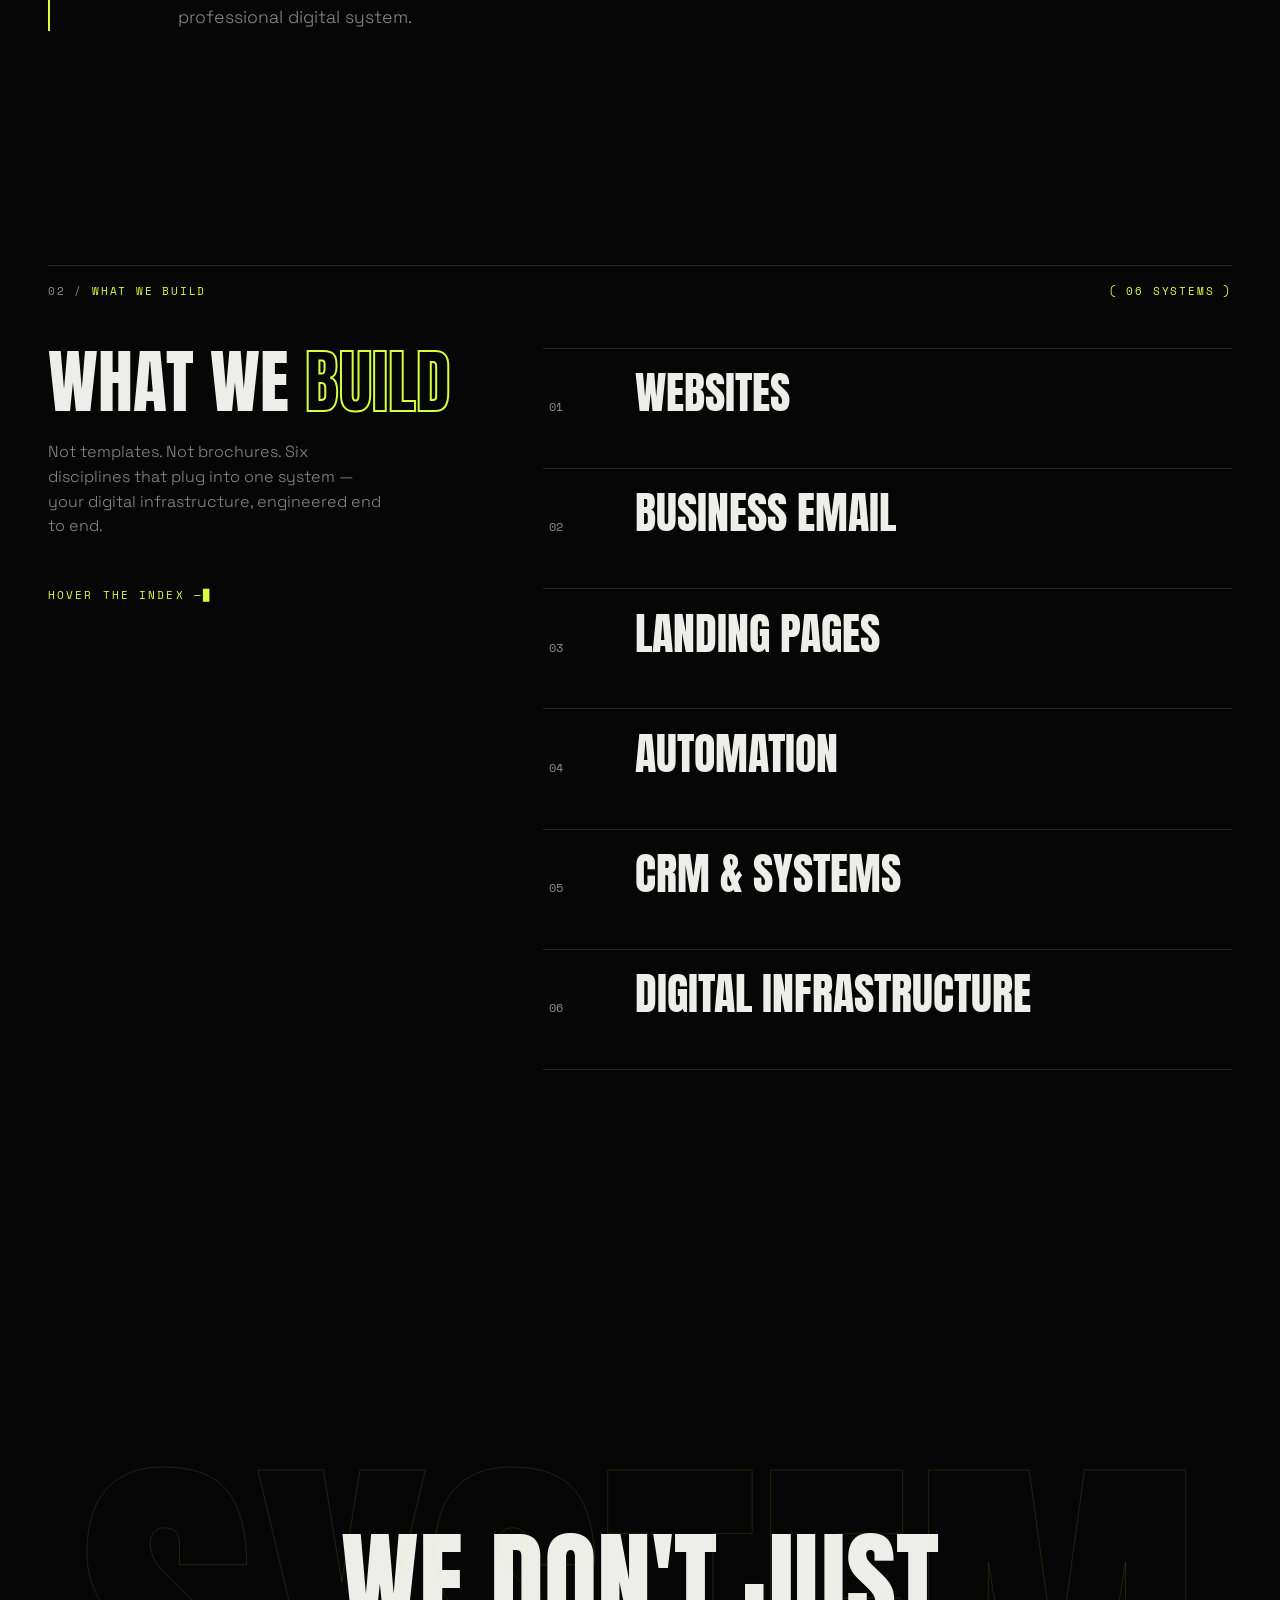
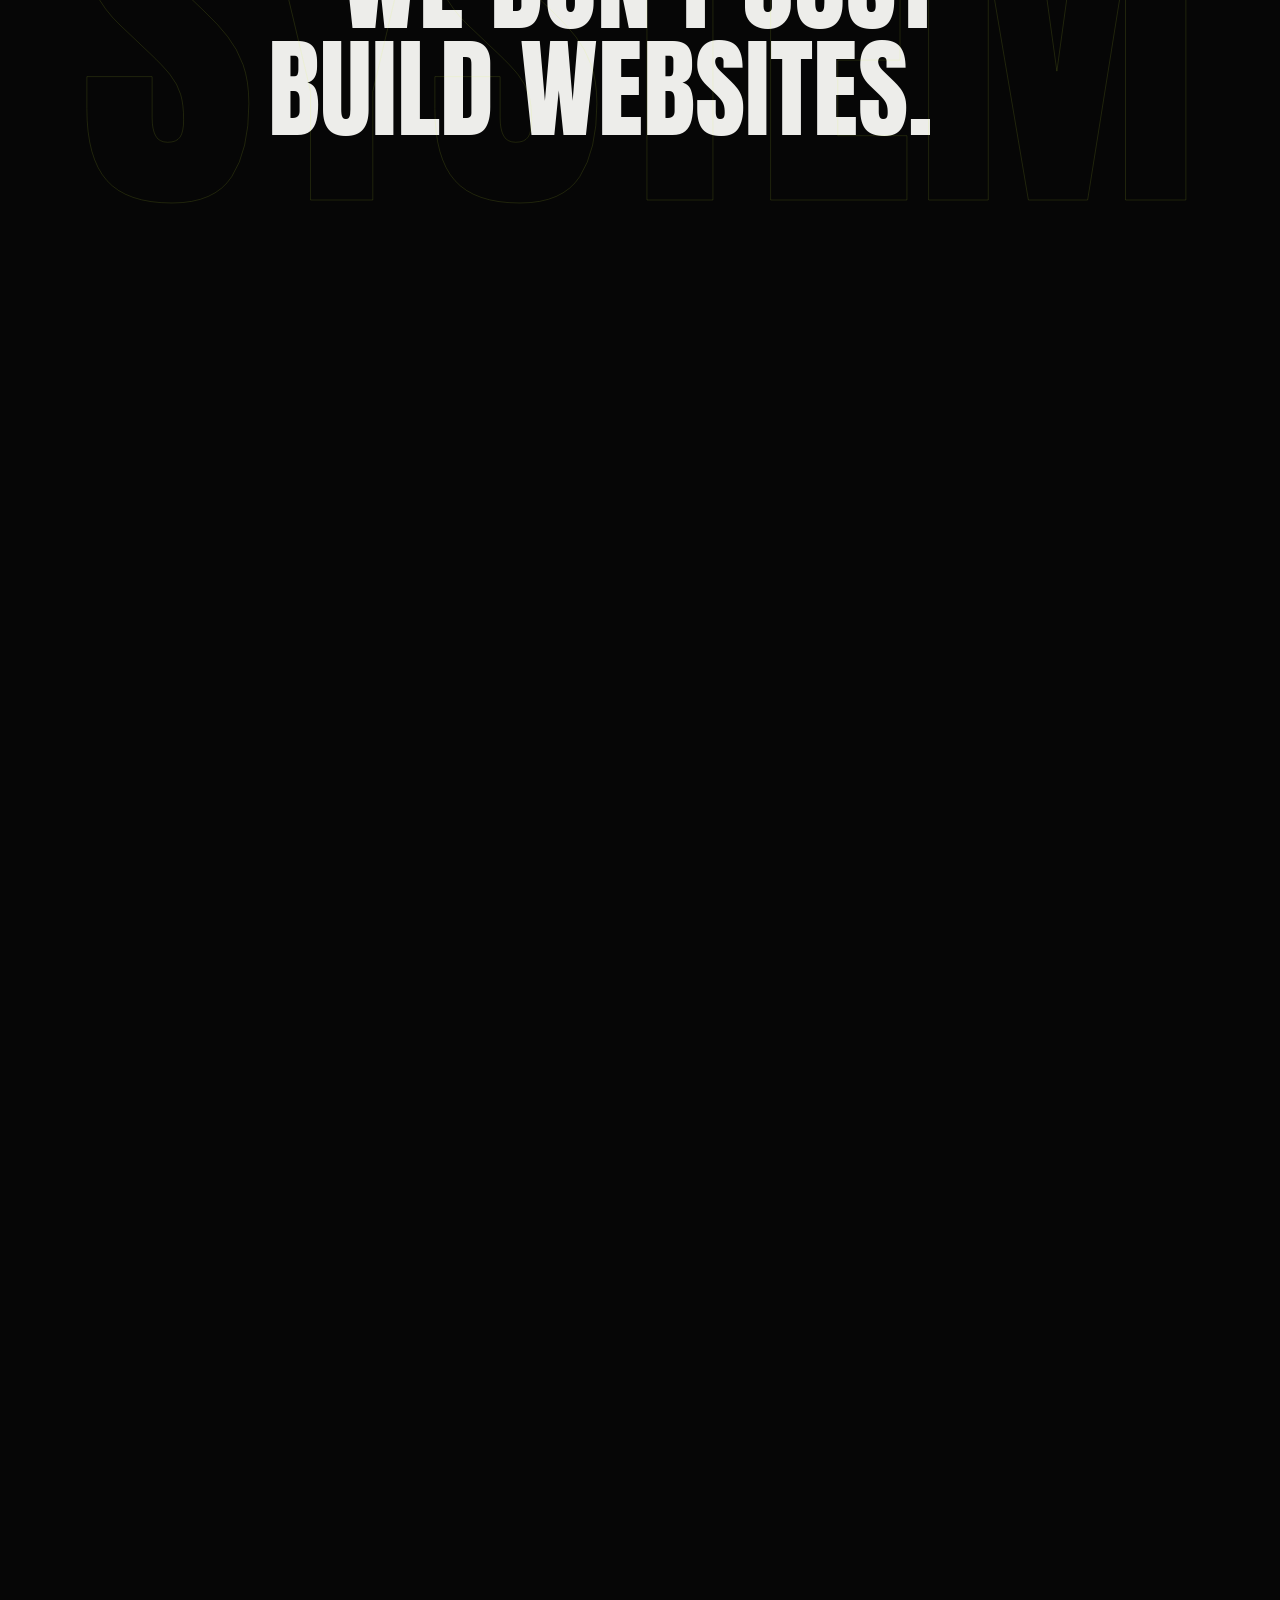
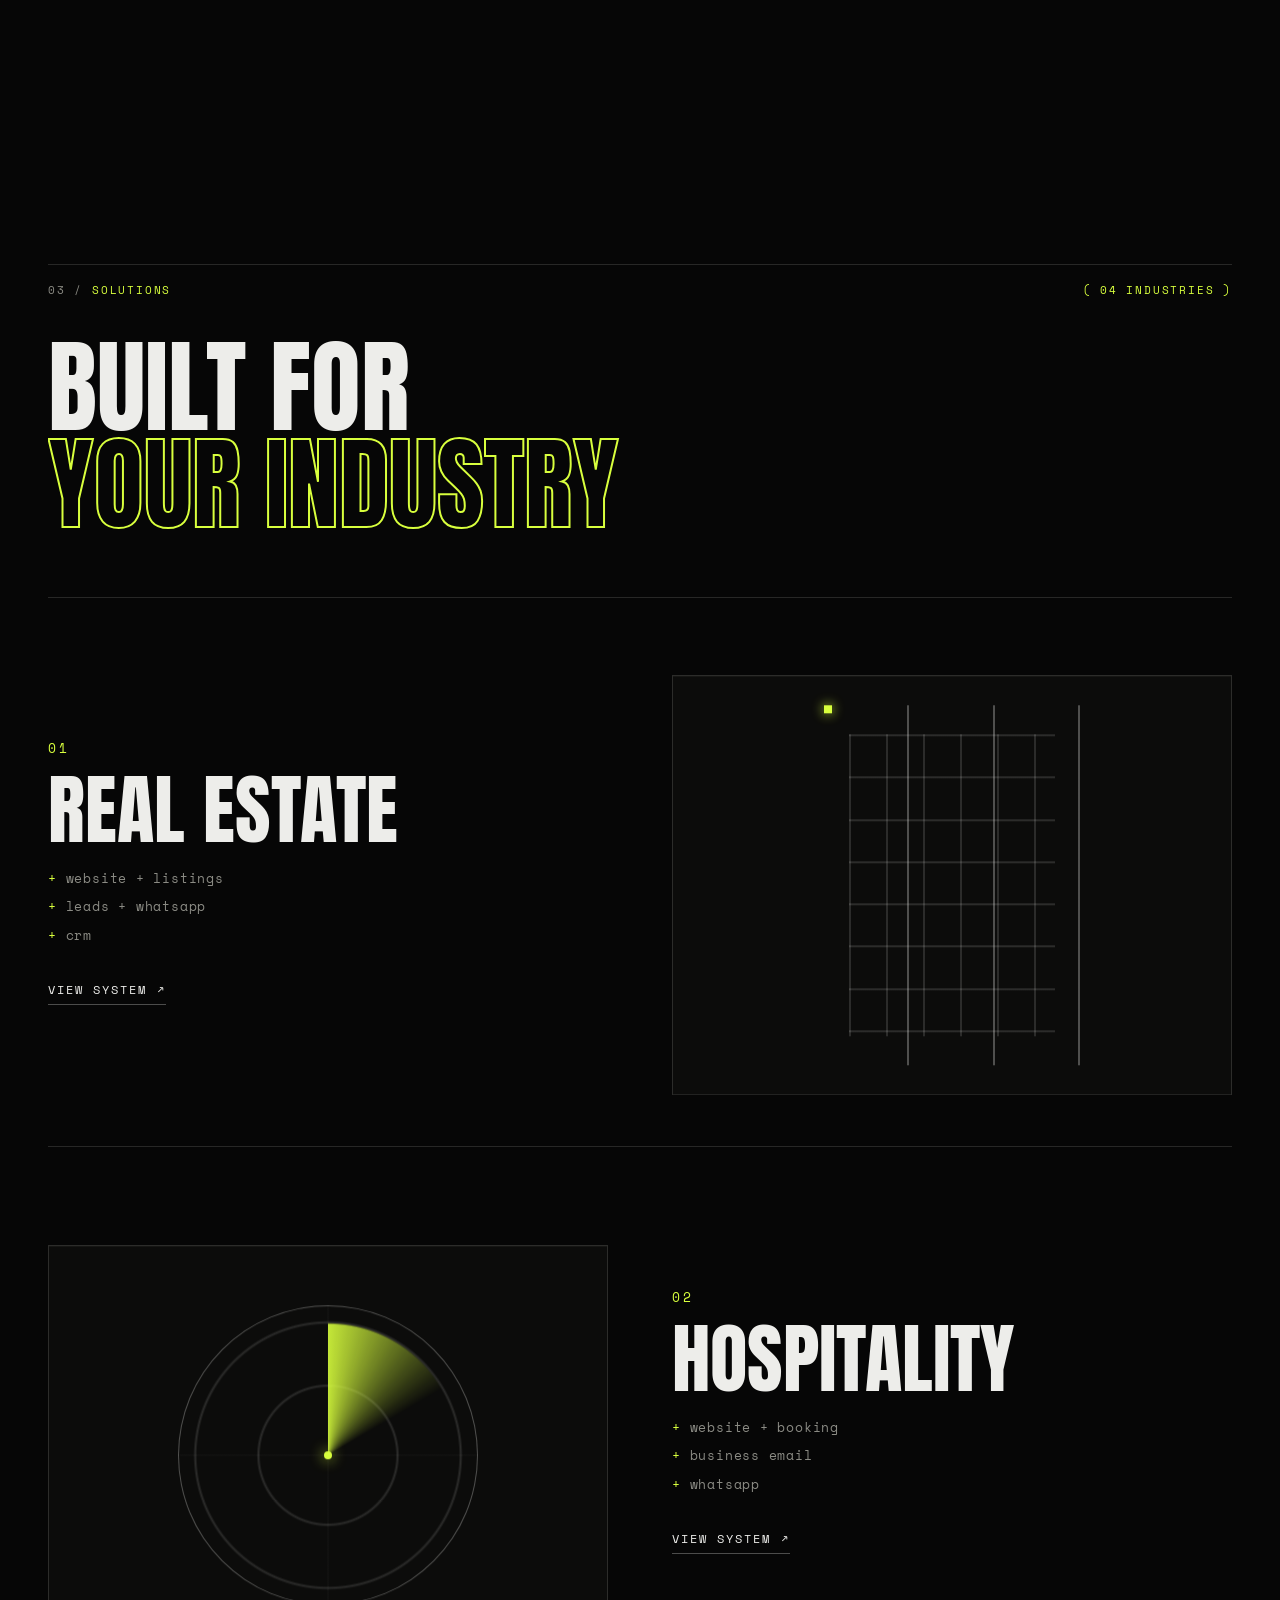
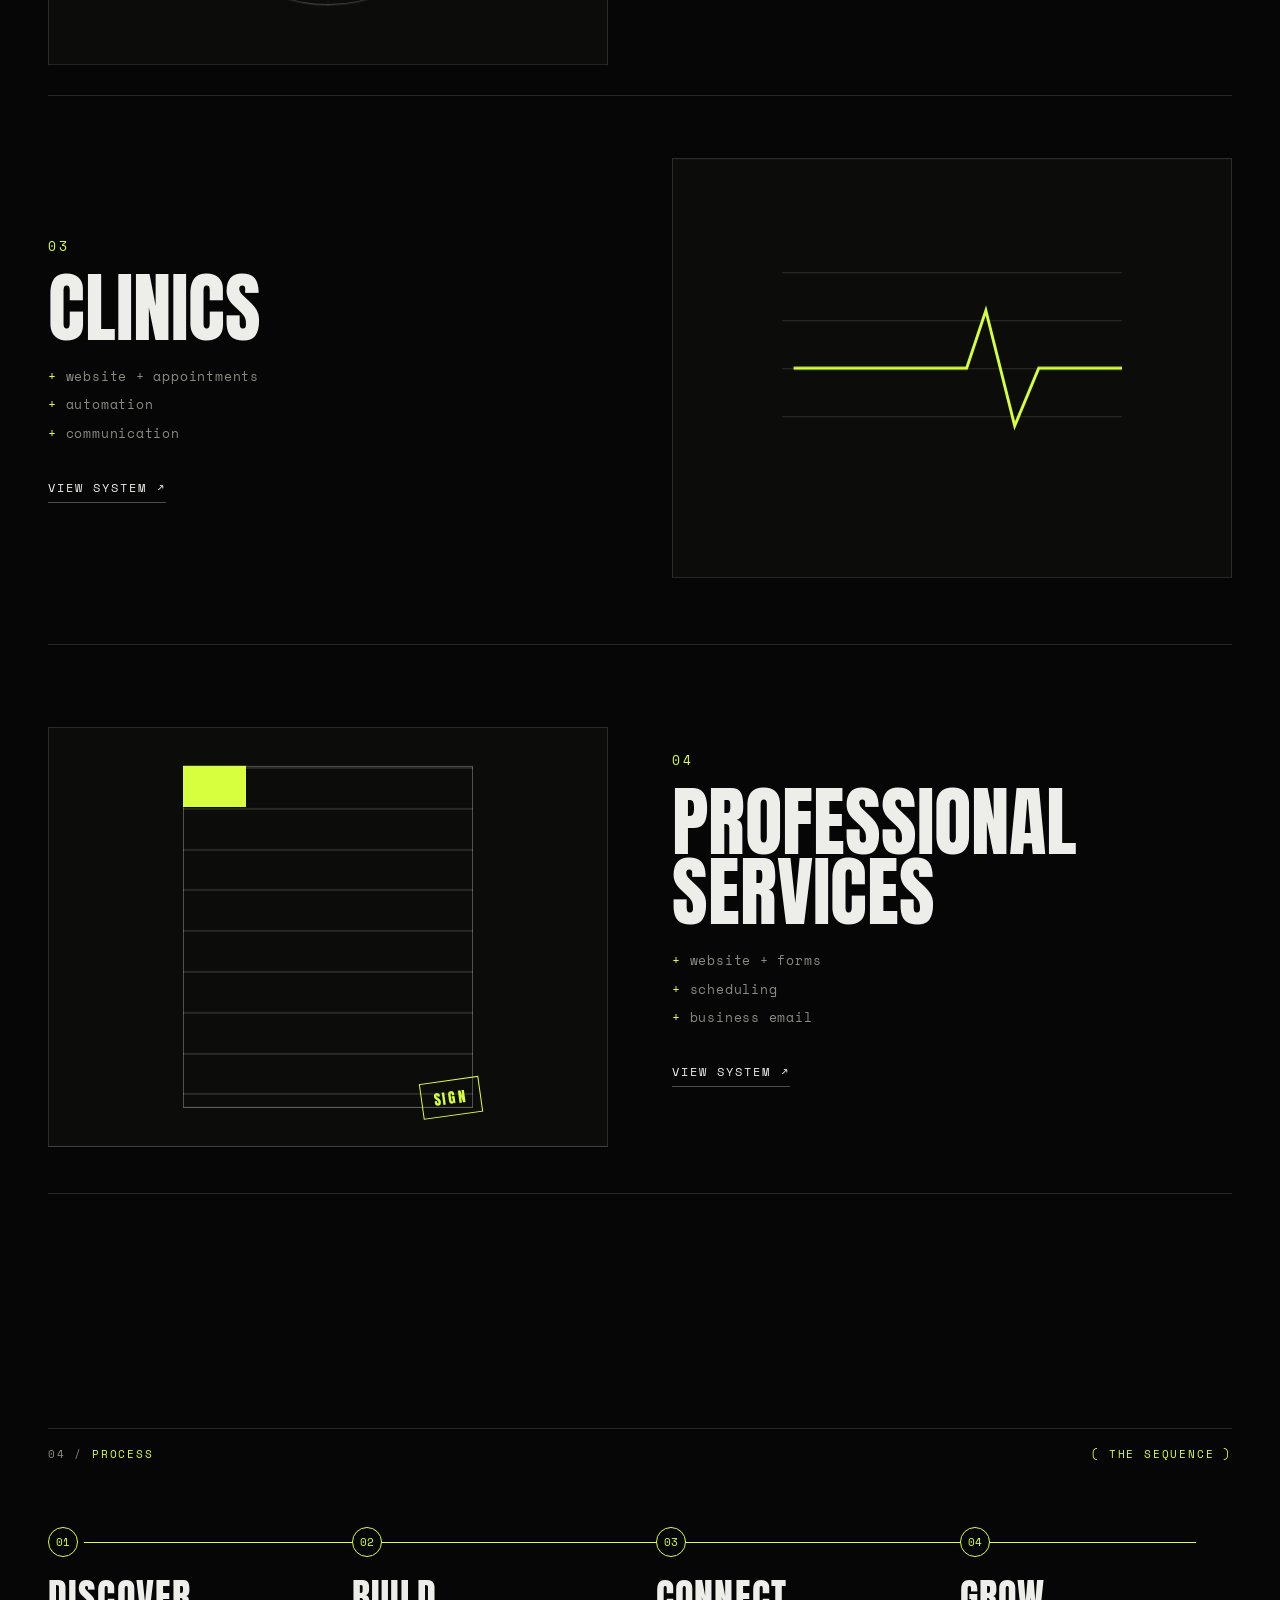
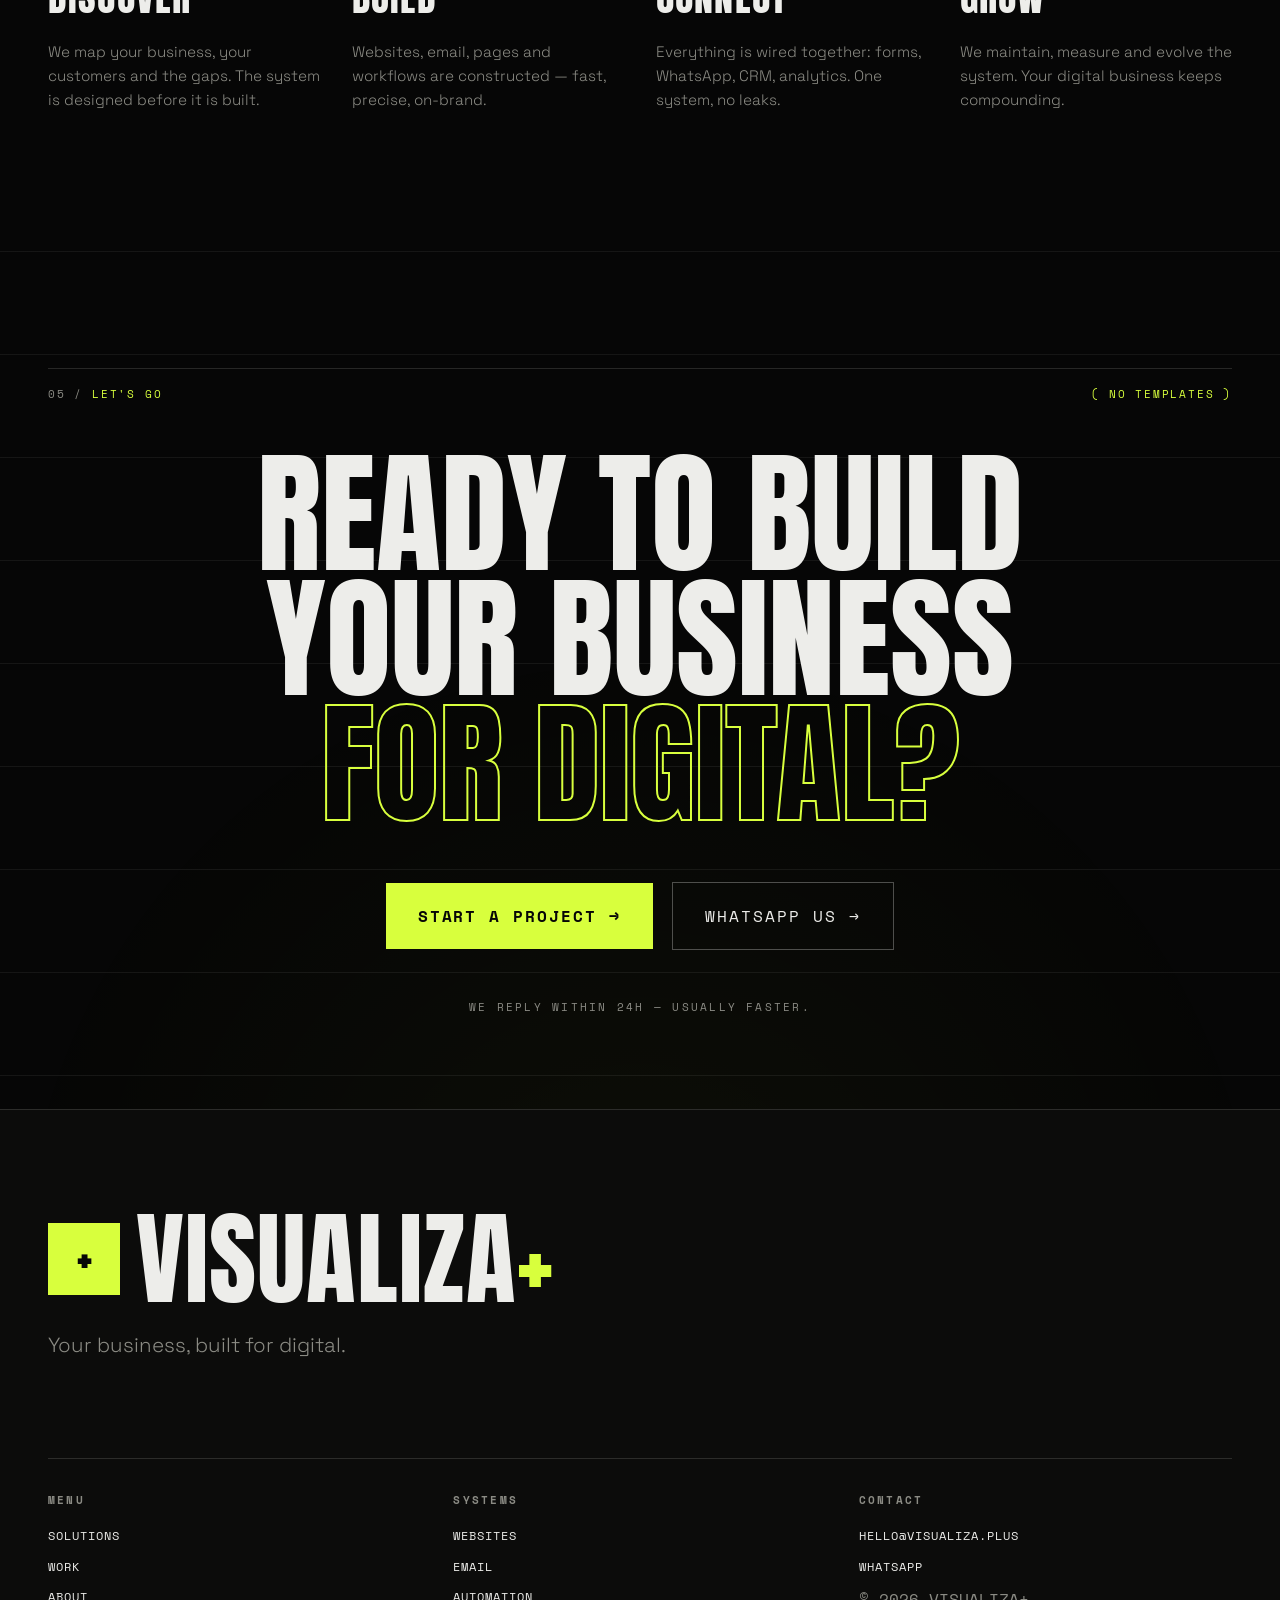
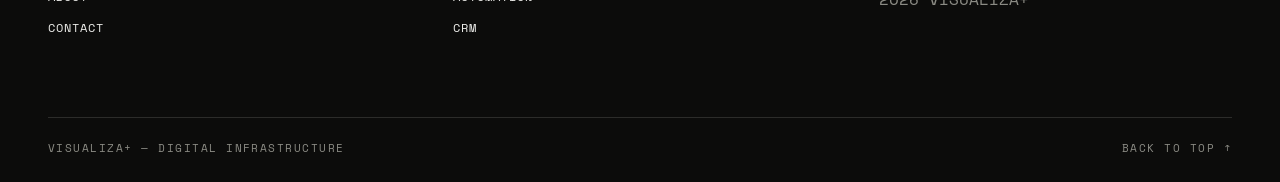
==== commit 1747f85b: "1st optimization of SEO Co-authored-by: monkeycode-ai <monkeycode-ai@chaitin.com>" ====
--- a/index.html
+++ b/index.html
@@ -3,14 +3,40 @@
 <head>
 <meta charset="UTF-8">
 <meta name="viewport" content="width=device-width, initial-scale=1.0">
-<title data-i18n="VISUALIZA+ — Your business, built for digital.">VISUALIZA+ — Your business, built for digital.</title>
-<meta name="description" content="Visualiza+ builds digital infrastructure for businesses — websites, domains, business email, landing pages, automation, CRM and custom digital systems." data-i18n-attr="content|Visualiza+ builds digital infrastructure for businesses — websites, domains, business email, landing pages, automation, CRM and custom digital systems.">
+<title data-i18n="Visualiza+ | Digital Solutions &amp; Website Development in Mozambique">Visualiza+ | Digital Solutions &amp; Website Development in Mozambique</title>
+<meta name="description" content="Visualiza+ builds professional websites, business email, automation and digital systems for businesses in Mozambique." data-i18n-attr="content|Visualiza+ builds professional websites, business email, automation and digital systems for businesses in Mozambique.">
+<meta name="keywords" content="website development Mozambique, digital solutions Mozambique, business email Mozambique, web design Maputo, website automation, CRM systems Mozambique, VISUALIZA+">
 <meta name="theme-color" content="#060606">
-<link rel="icon" href="data:image/svg+xml,%3Csvg xmlns='http://www.w3.org/2000/svg' viewBox='0 0 32 32'%3E%3Crect width='32' height='32' fill='%23D8FF3D'/%3E%3Cpath d='M8 24 L24 8 M16 8 L16 24' stroke='%23060606' stroke-width='4'/%3E%3C/svg%3E">
+<link rel="canonical" href="https://visualizaplus.vercel.app/">
+<link rel="icon" type="image/svg+xml" href="/favicon.svg">
+<link rel="apple-touch-icon" href="/apple-touch-icon.png">
+<meta property="og:type" content="website">
+<meta property="og:site_name" content="VISUALIZA+">
+<meta property="og:title" content="Visualiza+ | Digital Solutions &amp; Website Development in Mozambique">
+<meta property="og:description" content="Visualiza+ builds professional websites, business email, automation and digital systems for businesses in Mozambique.">
+<meta property="og:url" content="https://visualizaplus.vercel.app/">
+<meta property="og:image" content="https://visualizaplus.vercel.app/og-image.png">
+<meta property="og:image:width" content="1200">
+<meta property="og:image:height" content="630">
+<meta property="og:locale" content="en_US">
+<meta name="twitter:card" content="summary_large_image">
+<meta name="twitter:title" content="Visualiza+ | Digital Solutions &amp; Website Development in Mozambique">
+<meta name="twitter:description" content="Visualiza+ builds professional websites, business email, automation and digital systems for businesses in Mozambique.">
+<meta name="twitter:image" content="https://visualizaplus.vercel.app/og-image.png">
 <link rel="preconnect" href="https://fonts.googleapis.com">
 <link rel="preconnect" href="https://fonts.gstatic.com" crossorigin>
+<link rel="preload" as="style" href="https://fonts.googleapis.com/css2?family=Anton&family=Space+Grotesk:wght@300;400;500;600;700&family=Space+Mono:ital,wght@0,400;0,700;1,400&display=swap">
 <link href="https://fonts.googleapis.com/css2?family=Anton&family=Space+Grotesk:wght@300;400;500;600;700&family=Space+Mono:ital,wght@0,400;0,700;1,400&display=swap" rel="stylesheet">
 <link rel="stylesheet" href="css/style.css">
+<script type="application/ld+json">
+{
+  "@context": "https://schema.org",
+  "@type": "Organization",
+  "name": "VISUALIZA+",
+  "description": "Digital infrastructure for modern businesses.",
+  "url": "https://visualizaplus.vercel.app/"
+}
+</script>
 </head>
 <body class="no-js">
 
@@ -218,6 +244,7 @@
 
   <!-- ============ BIG STATEMENT ============ -->
   <section class="statement" id="statement">
+    <h2 class="sr-only" data-i18n="We build digital systems, not just websites.">We build digital systems, not just websites.</h2>
     <div class="statement-pin">
       <div class="statement-a" id="stA">
         <div class="statement-line"><div class="js-lines" data-i18n="WE DON'T JUST">WE DON'T JUST</div></div>
@@ -314,6 +341,7 @@
 
   <!-- ============ PROCESS ============ -->
   <section class="process section" id="process">
+    <h2 class="sr-only" data-i18n="PROCESS">PROCESS</h2>
     <div class="sec-meta reveal">
       <span class="mono">04 / <span data-i18n="PROCESS">PROCESS</span></span>
       <span class="mono">( <span data-i18n="THE SEQUENCE">THE SEQUENCE</span> )</span>
@@ -384,7 +412,7 @@
   <div class="modal" role="dialog" aria-modal="true" aria-label="Get in touch">
     <button type="button" class="modal-close" data-close-modal aria-label="Close">✕</button>
     <div class="modal-meta mono">// VISUALIZA+ — <span data-i18n="PROJECT INTAKE">PROJECT INTAKE</span></div>
-    <h3 class="modal-title" data-i18n="GET IN TOUCH">GET IN TOUCH</h3>
+    <h2 class="modal-title" data-i18n="GET IN TOUCH">GET IN TOUCH</h2>
     <p class="modal-sub" data-i18n="Tell us what you need. We reply on WhatsApp within 24 hours.">Tell us what you need. We reply on WhatsApp within 24 hours.</p>
 
     <form class="modal-form" id="contactForm" novalidate>
@@ -453,7 +481,7 @@
     <div class="footer-col">
       <h4 class="mono" data-i18n="CONTACT">CONTACT</h4>
       <a href="mailto:hello@visualiza.plus" data-hover>HELLO@VISUALIZA.PLUS</a>
-      <a href="https://wa.me/+258879771024" data-hover target="_blank" rel="noopener">WHATSAPP</a>
+      <a href="https://wa.me/+258879771024" data-hover target="_blank" rel="noopener" aria-label="Chat with VISUALIZA+ on WhatsApp">WHATSAPP</a>
       <span class="mono dim">© 2026 VISUALIZA+</span>
     </div>
   </div>
--- a/css/style.css
+++ b/css/style.css
@@ -798,11 +798,11 @@
   gap: 2rem; margin-top: clamp(3rem, 8vw, 6rem);
   padding-top: 2rem; border-top: 1px solid var(--line);
 }
-.footer-col { display: flex; flex-direction: column; gap: 0.7rem; }
+.footer-col { display: flex; flex-direction: column; gap: 0.7rem; min-width: 0; }
 .footer-col h4 { font-size: 0.7rem; letter-spacing: 0.2em; color: var(--dim); margin-bottom: 0.4rem; }
 .footer-col a {
   font-family: var(--font-mono); font-size: 0.78rem; letter-spacing: 0.08em;
-  width: max-content; position: relative;
+  width: max-content; max-width: 100%; position: relative;
 }
 .footer-col a::after {
   content: ""; position: absolute; left: 0; bottom: -2px; height: 1px; width: 100%;
@@ -812,7 +812,7 @@
 .footer-col a:hover::after { transform: scaleX(1); transform-origin: left; }
 .footer-col button {
   font-family: var(--font-mono); font-size: 0.78rem; letter-spacing: 0.08em;
-  width: max-content; position: relative; text-transform: none;
+  width: max-content; max-width: 100%; position: relative; text-transform: none;
 }
 .footer-col button::after {
   content: ""; position: absolute; left: 0; bottom: -2px; height: 1px; width: 100%;
@@ -825,6 +825,14 @@
   margin-top: clamp(3rem, 8vw, 5rem);
   padding-top: 1.4rem; border-top: 1px solid var(--line);
   font-size: 0.66rem; letter-spacing: 0.14em; color: var(--dim);
+}
+
+/* ==========================================================================
+   ACCESSIBILITY
+   ========================================================================== */
+.sr-only {
+  position: absolute; width: 1px; height: 1px; padding: 0; margin: -1px;
+  overflow: hidden; clip: rect(0 0 0 0); white-space: nowrap; border: 0;
 }
 
 /* ==========================================================================
@@ -916,12 +924,12 @@
   padding: clamp(4rem, 9vw, 8rem) clamp(1.2rem, 5vw, 5rem); text-align: center;
   border-top: 1px solid var(--line-strong); position: relative; overflow: hidden;
 }
-.proto-cta h3 {
+.proto-cta h2 {
   font-family: var(--font-display); font-weight: 400;
   font-size: clamp(2.2rem, 6vw, 5rem); text-transform: uppercase; line-height: 0.95;
   margin-bottom: 2rem;
 }
-.proto-cta h3 em { font-style: normal; color: var(--acid); }
+.proto-cta h2 em { font-style: normal; color: var(--acid); }
 
 @media (max-width: 720px) {
   .proto-kpis { grid-template-columns: repeat(2, 1fr); }
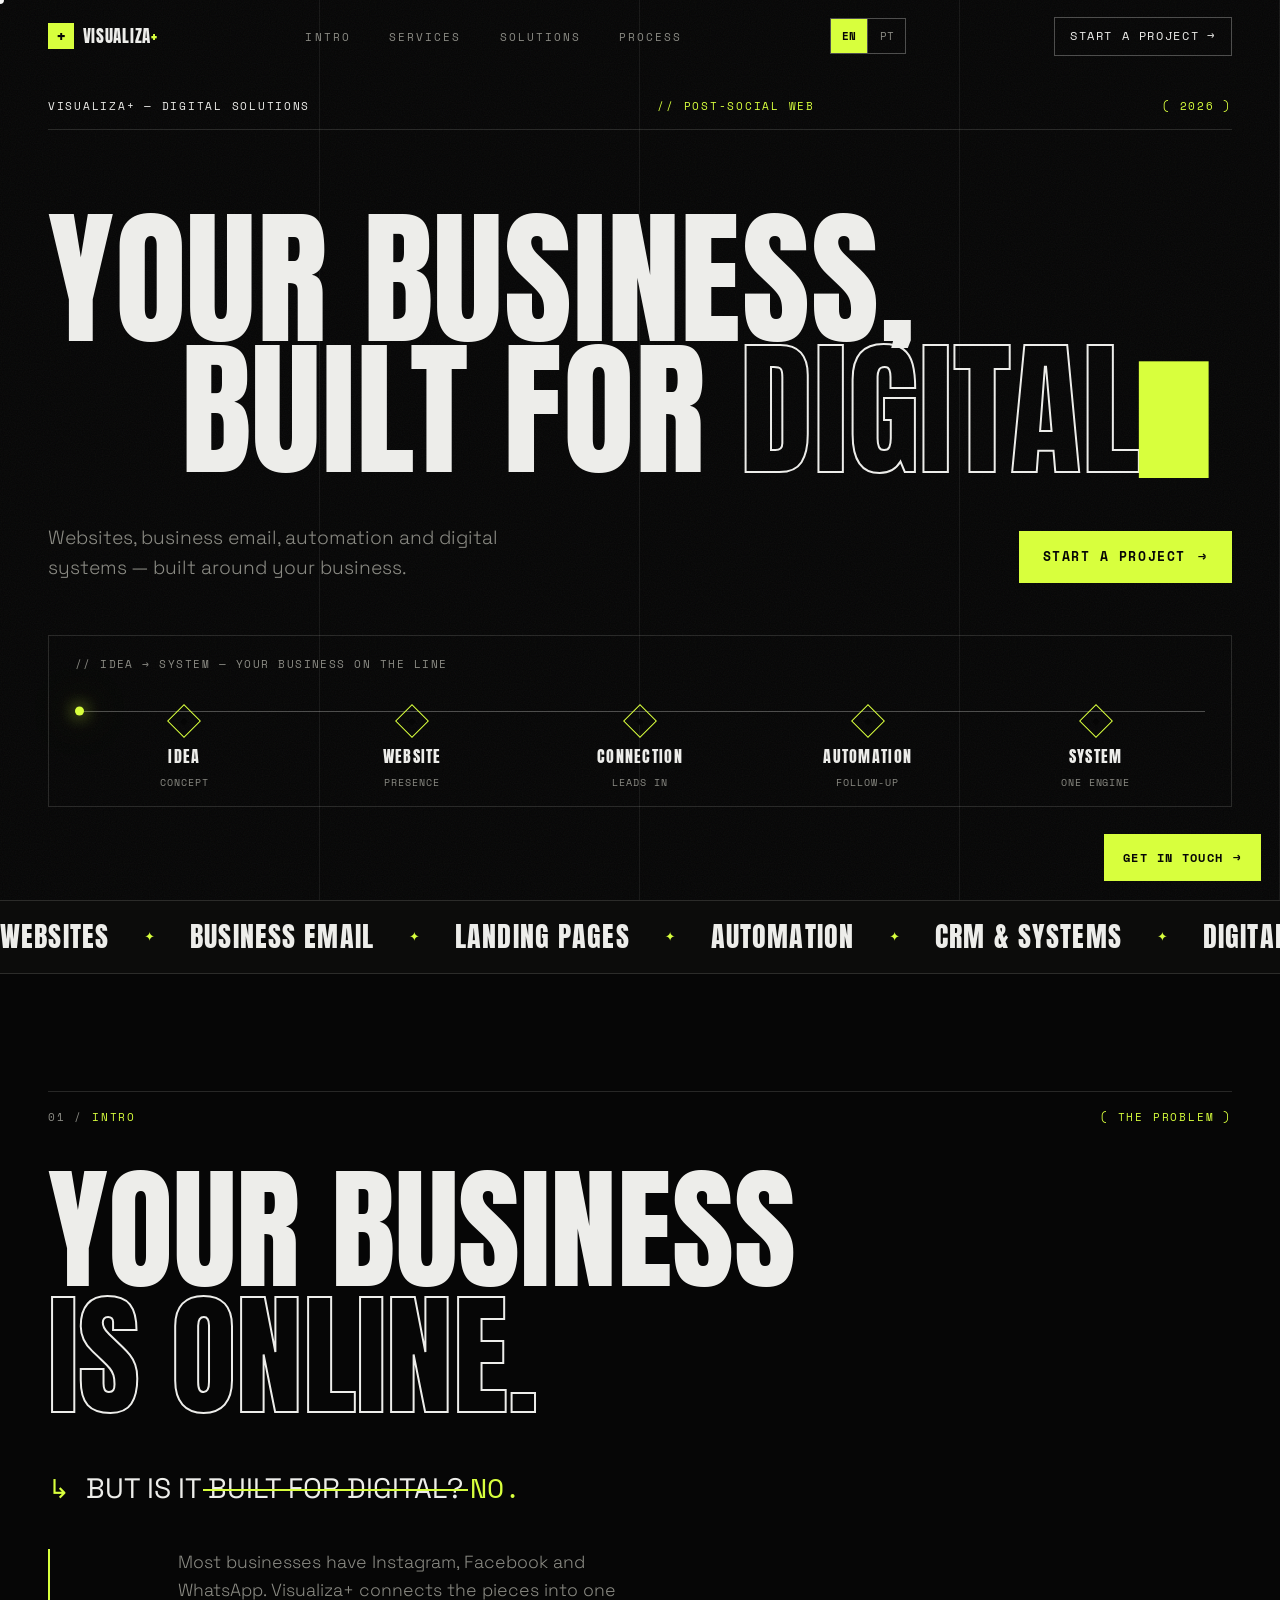
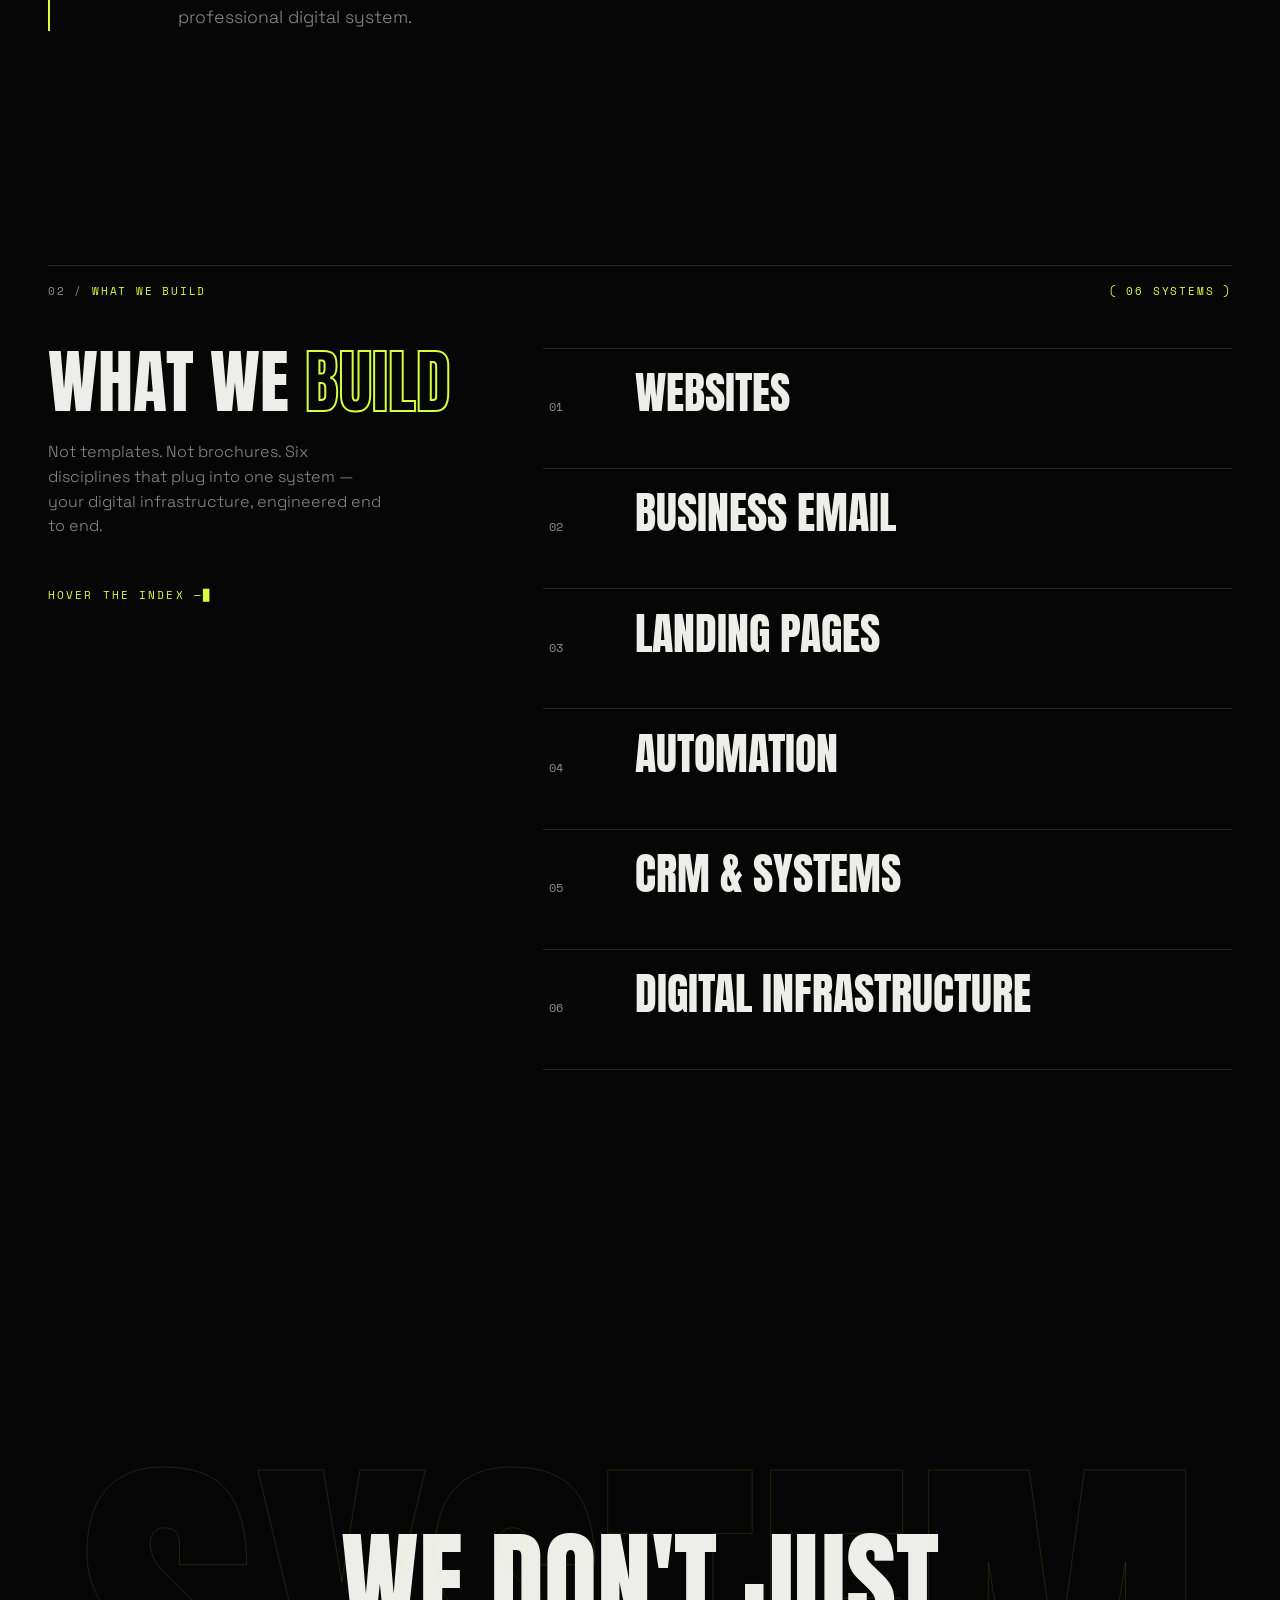
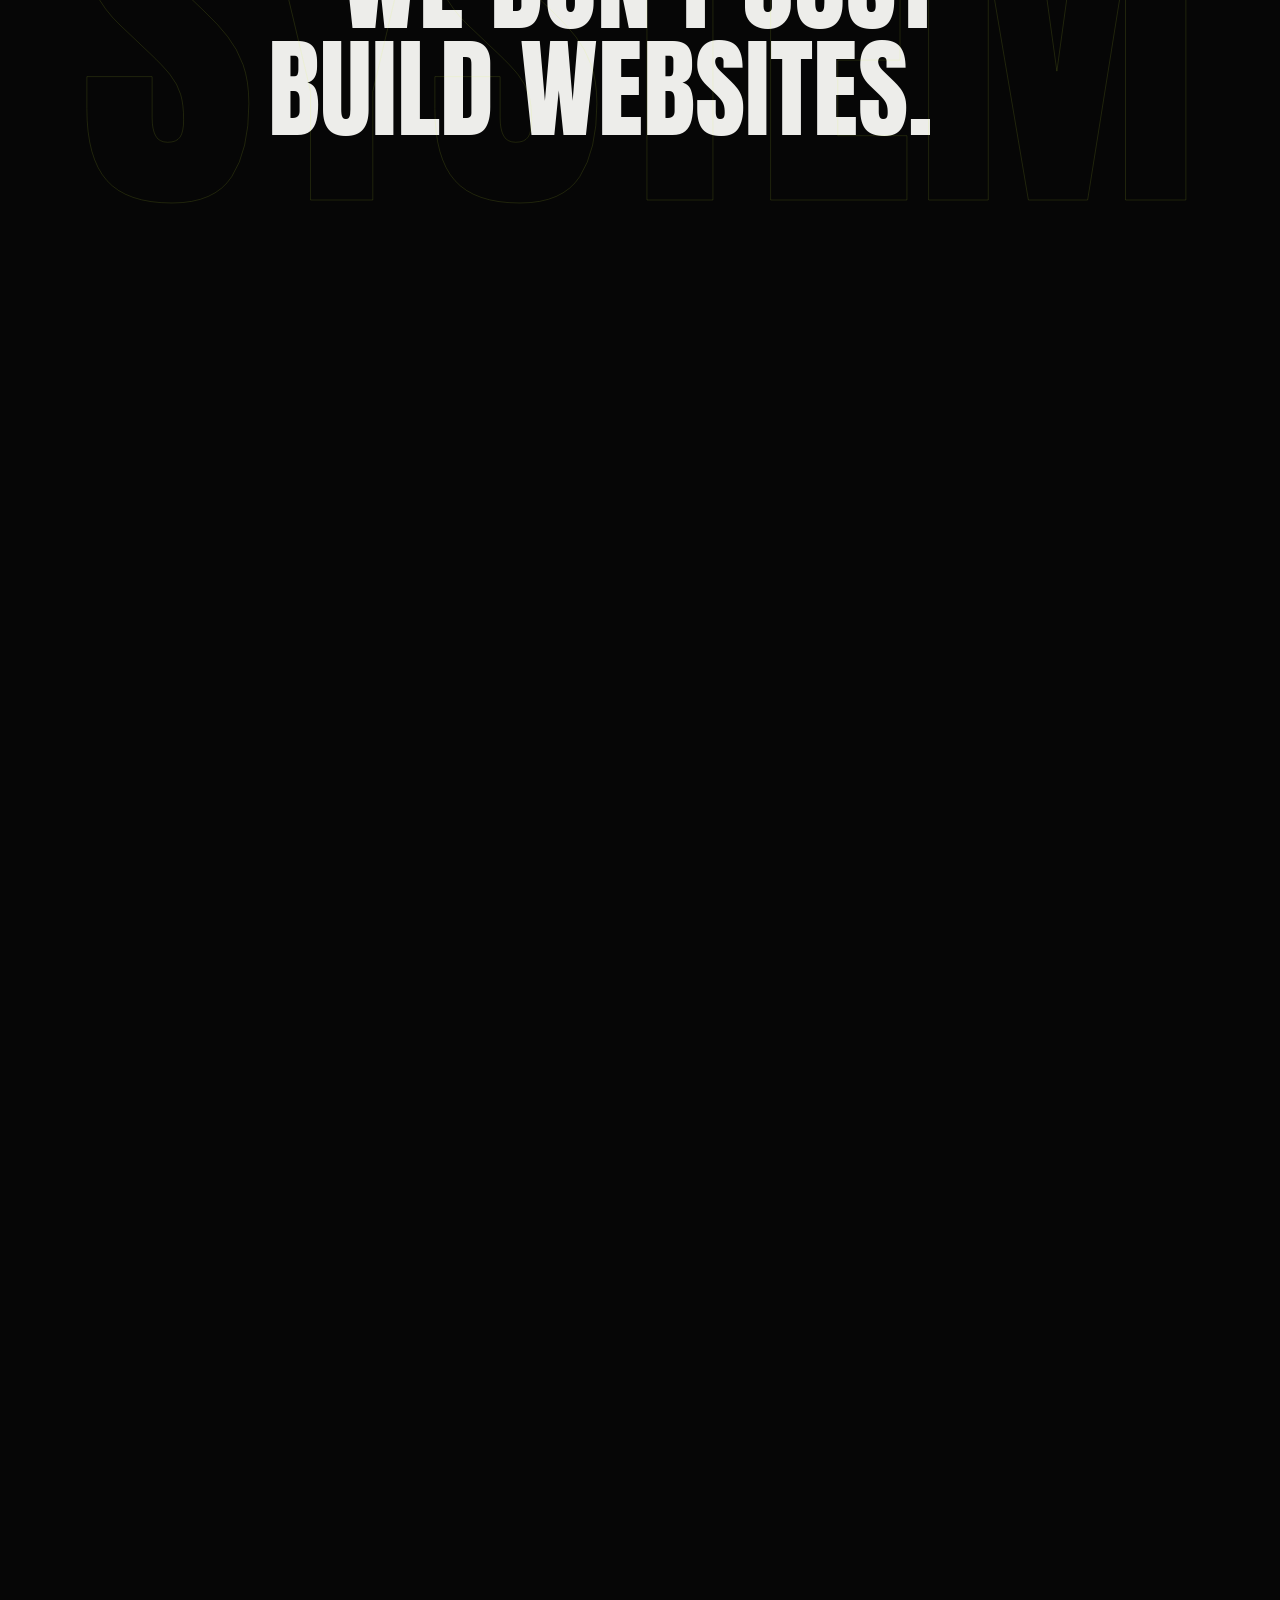
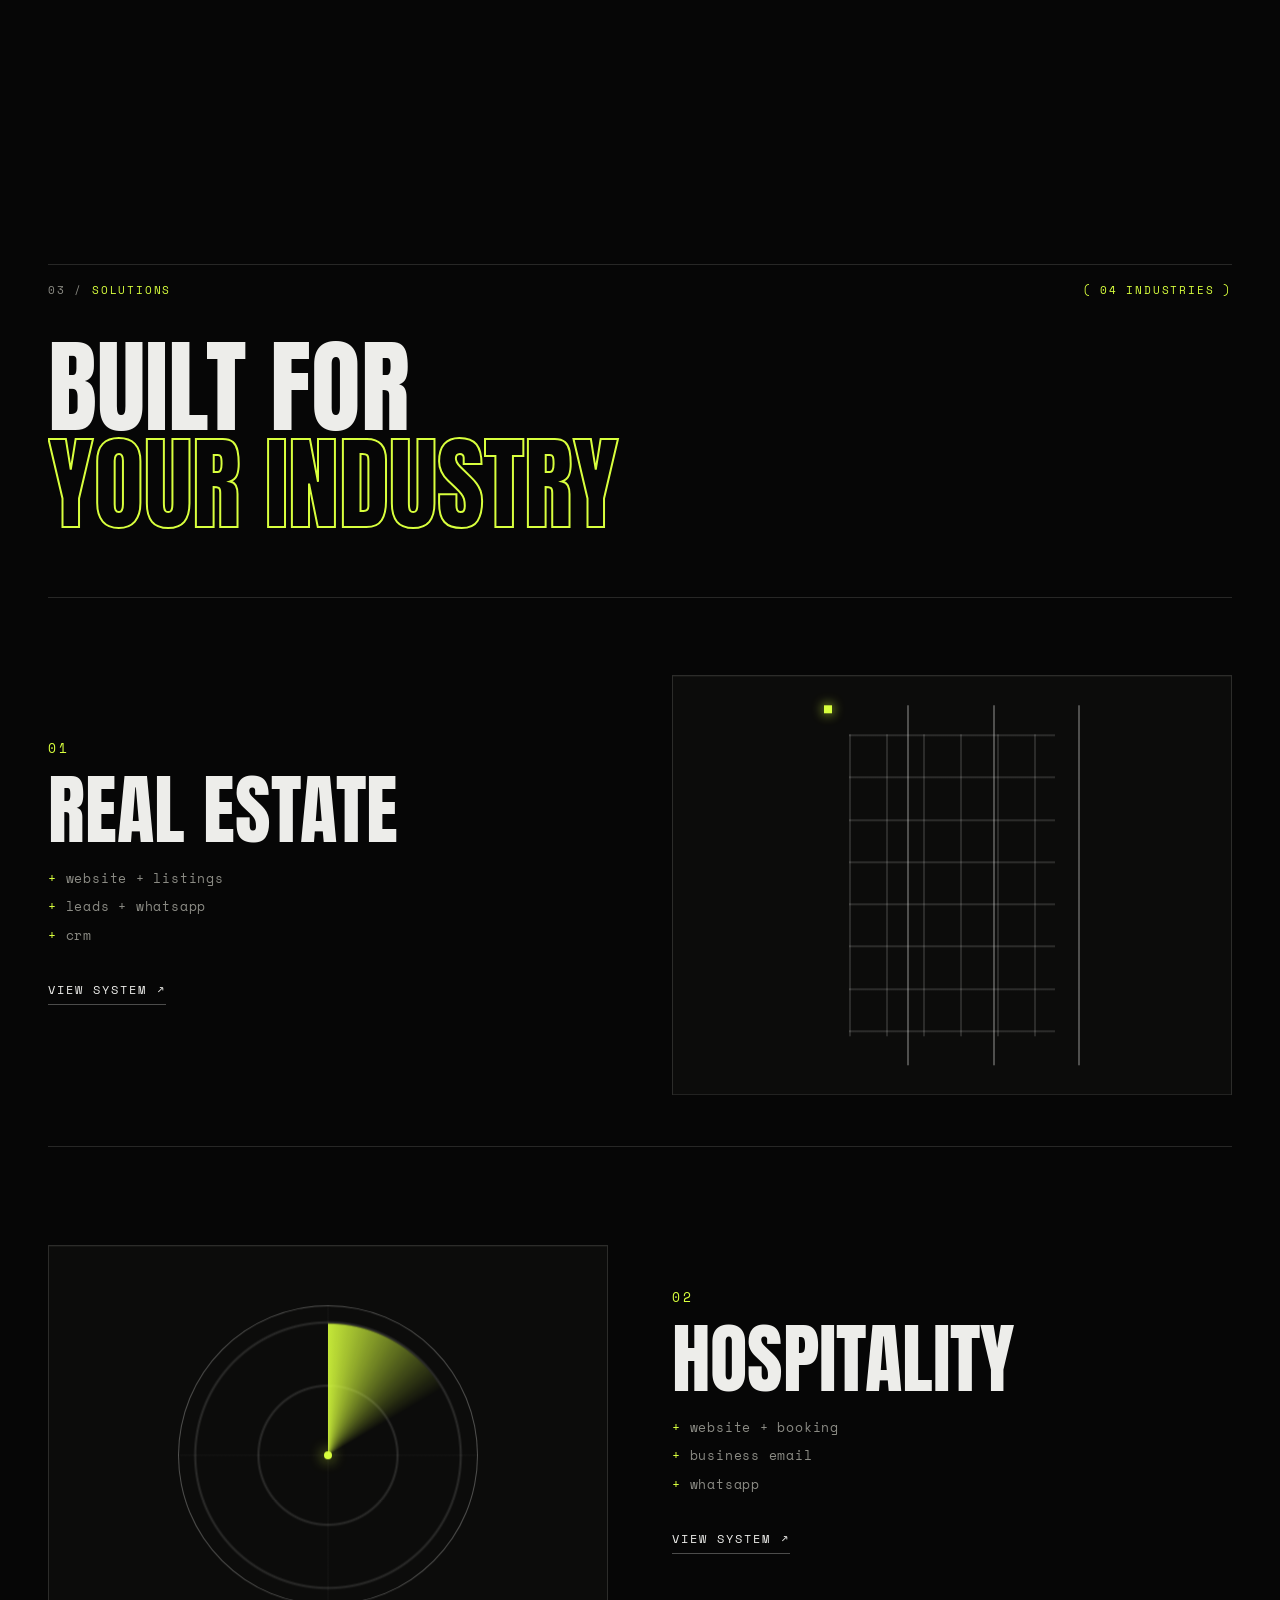
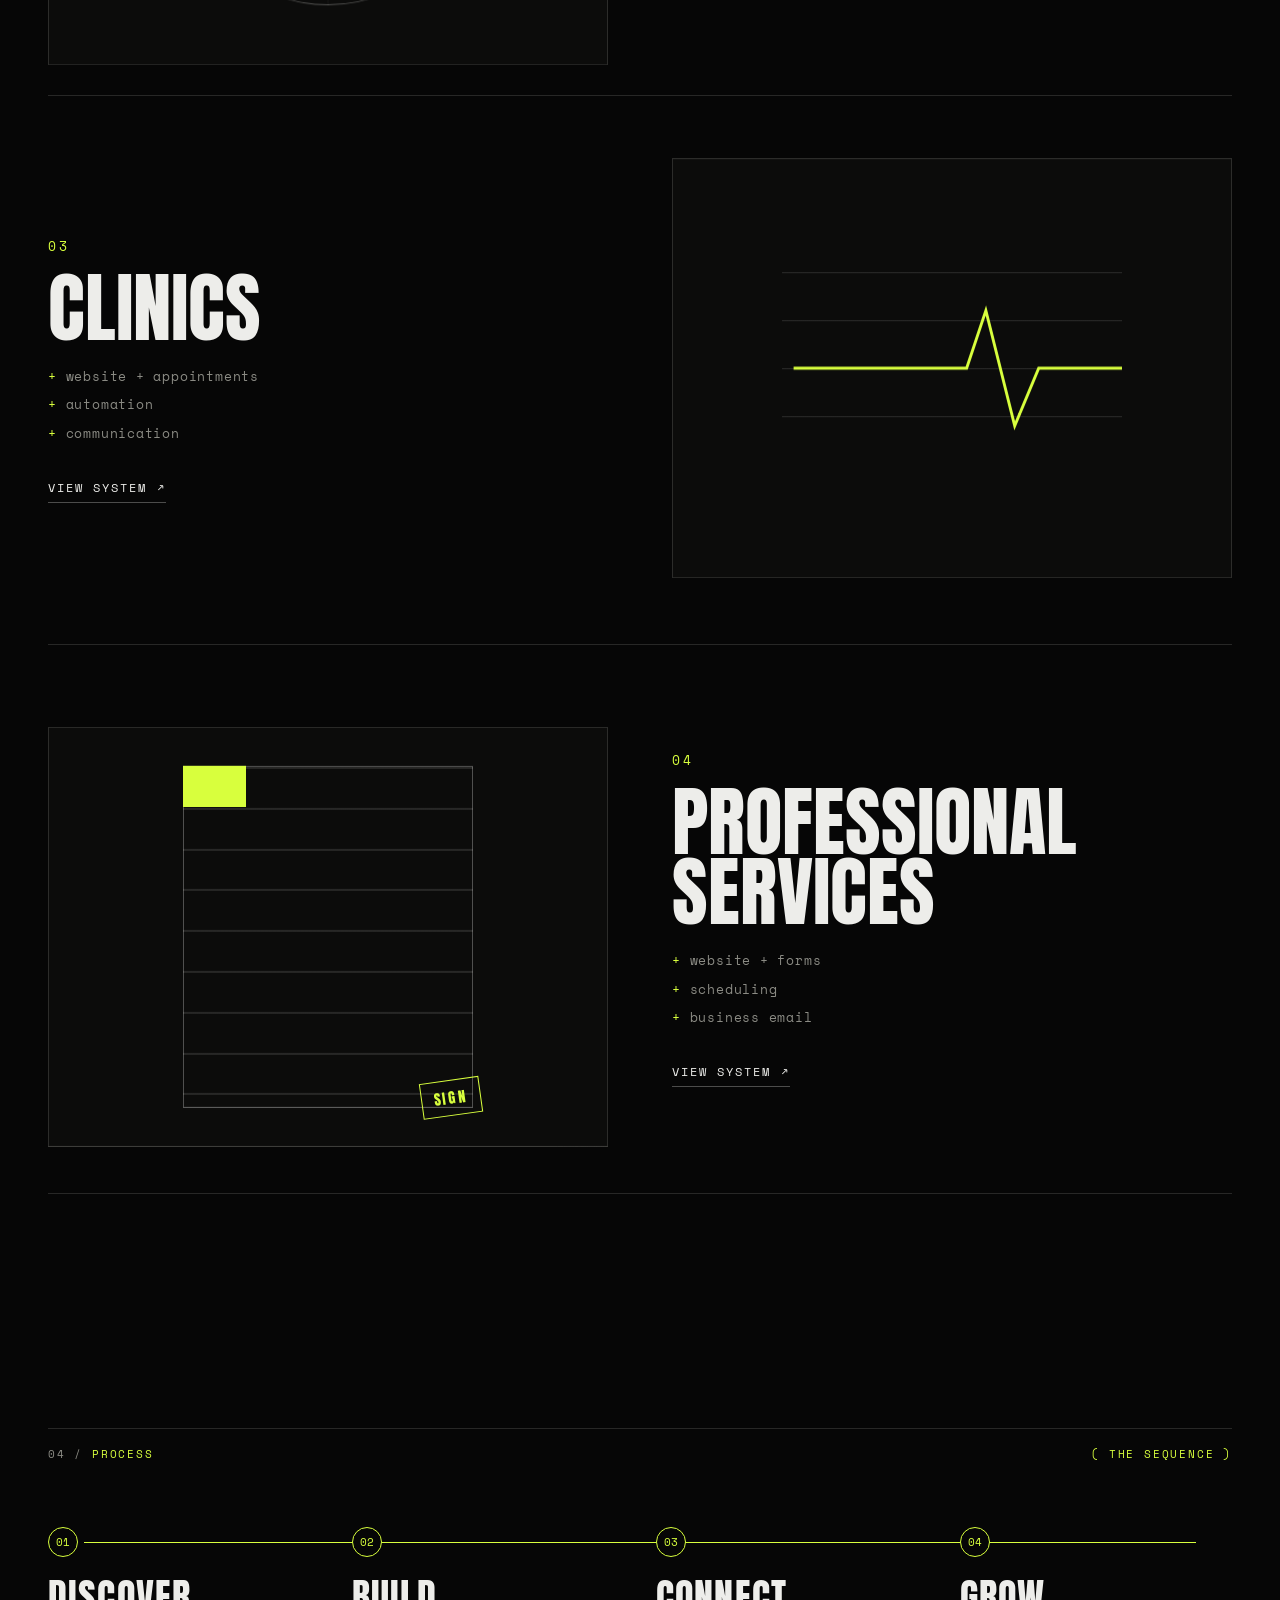
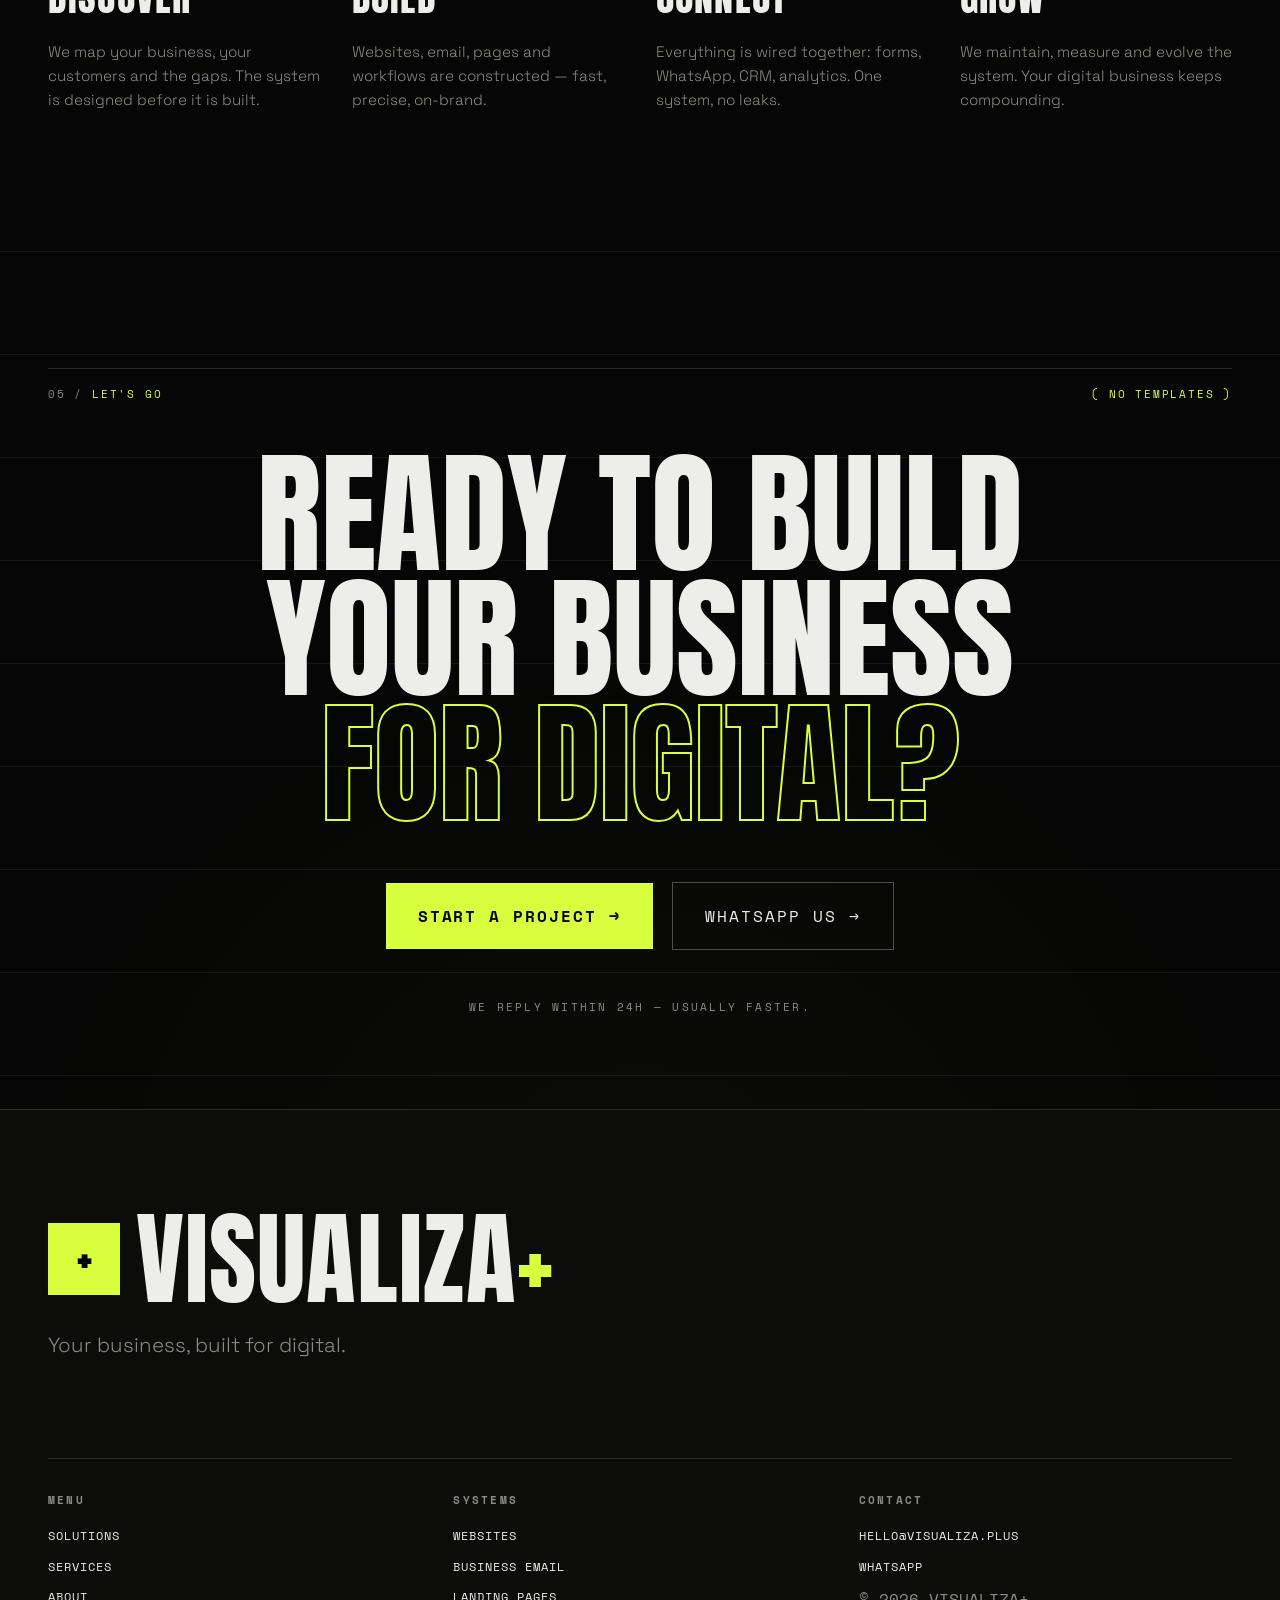
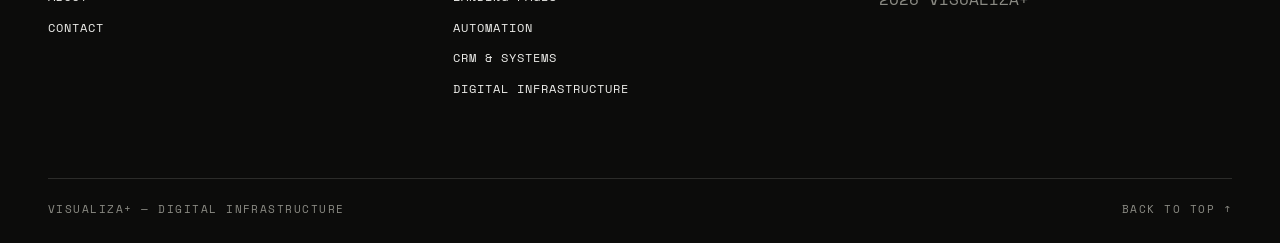
==== commit 29aad41f: "SEO Optimazation with Pages Co-authored-by: monkeycode-ai <monkeycode-ai@chaitin.com>" ====
--- a/index.html
+++ b/index.html
@@ -69,7 +69,7 @@
   </a>
   <nav class="nav-links" aria-label="Primary">
     <a href="#intro" data-hover><span data-i18n="INTRO">INTRO</span></a>
-    <a href="#services" data-hover><span data-i18n="SERVICES">SERVICES</span></a>
+    <a href="services/" data-hover><span data-i18n="SERVICES">SERVICES</span></a>
     <a href="#solutions" data-hover><span data-i18n="SOLUTIONS">SOLUTIONS</span></a>
     <a href="#process" data-hover><span data-i18n="PROCESS">PROCESS</span></a>
   </nav>
@@ -194,48 +194,48 @@
       </div>
 
       <div class="services-list" id="servicesList">
-        <div class="svc-row" data-hover data-idx="01">
+        <a class="svc-row" href="websites/" data-hover data-idx="01">
           <span class="svc-num">01</span>
           <h3 class="svc-name" data-i18n="WEBSITES">WEBSITES</h3>
           <p class="svc-desc" data-i18n="Marketing sites engineered for conversion, speed and identity. Built to make your business look the part.">Marketing sites engineered for conversion, speed and identity. Built to make your business look the part.</p>
           <span class="svc-tags mono" data-i18n="identity · performance · conversion">identity · performance · conversion</span>
           <span class="svc-arrow">↗</span>
-        </div>
-        <div class="svc-row" data-hover data-idx="02">
+        </a>
+        <a class="svc-row" href="business-email/" data-hover data-idx="02">
           <span class="svc-num">02</span>
           <h3 class="svc-name" data-i18n="BUSINESS EMAIL">BUSINESS EMAIL</h3>
           <p class="svc-desc" data-i18n="Professional email on your own domain. @yourcompany — real infrastructure, not a Gmail address.">Professional email on your own domain. @yourcompany — real infrastructure, not a Gmail address.</p>
           <span class="svc-tags mono" data-i18n="domain · @brand · deliverability">domain · @brand · deliverability</span>
           <span class="svc-arrow">↗</span>
-        </div>
-        <div class="svc-row" data-hover data-idx="03">
+        </a>
+        <a class="svc-row" href="landing-pages/" data-hover data-idx="03">
           <span class="svc-num">03</span>
           <h3 class="svc-name" data-i18n="LANDING PAGES">LANDING PAGES</h3>
           <p class="svc-desc" data-i18n="High-converting pages for launches, campaigns and offers. Designed to turn attention into action.">High-converting pages for launches, campaigns and offers. Designed to turn attention into action.</p>
           <span class="svc-tags mono" data-i18n="launches · campaigns · offers">launches · campaigns · offers</span>
           <span class="svc-arrow">↗</span>
-        </div>
-        <div class="svc-row" data-hover data-idx="04">
+        </a>
+        <a class="svc-row" href="automation/" data-hover data-idx="04">
           <span class="svc-num">04</span>
           <h3 class="svc-name" data-i18n="AUTOMATION">AUTOMATION</h3>
           <p class="svc-desc" data-i18n="Workflows that handle the repetitive work — leads, follow-ups, invoicing and data — automatically.">Workflows that handle the repetitive work — leads, follow-ups, invoicing and data — automatically.</p>
           <span class="svc-tags mono" data-i18n="workflows · follow-up · data">workflows · follow-up · data</span>
           <span class="svc-arrow">↗</span>
-        </div>
-        <div class="svc-row" data-hover data-idx="05">
+        </a>
+        <a class="svc-row" href="crm-systems/" data-hover data-idx="05">
           <span class="svc-num">05</span>
-          <h3 class="svc-name" data-i18n="CRM & SYSTEMS">CRM &amp; SYSTEMS</h3>
+          <h3 class="svc-name" data-i18n="CRM &amp; SYSTEMS">CRM &amp; SYSTEMS</h3>
           <p class="svc-desc" data-i18n="Customer relationships structured in one system. Every contact, every deal, every message tracked.">Customer relationships structured in one system. Every contact, every deal, every message tracked.</p>
           <span class="svc-tags mono" data-i18n="pipeline · contacts · insights">pipeline · contacts · insights</span>
           <span class="svc-arrow">↗</span>
-        </div>
-        <div class="svc-row" data-hover data-idx="06">
+        </a>
+        <a class="svc-row" href="digital-infrastructure/" data-hover data-idx="06">
           <span class="svc-num">06</span>
           <h3 class="svc-name" data-i18n="DIGITAL INFRASTRUCTURE">DIGITAL INFRASTRUCTURE</h3>
           <p class="svc-desc" data-i18n="The invisible layer: domains, hosting, DNS, security and reliability. Engineered to stay online.">The invisible layer: domains, hosting, DNS, security and reliability. Engineered to stay online.</p>
           <span class="svc-tags mono" data-i18n="domains · hosting · security">domains · hosting · security</span>
           <span class="svc-arrow">↗</span>
-        </div>
+        </a>
       </div>
     </div>
 
@@ -467,16 +467,18 @@
     <div class="footer-col">
       <h4 class="mono" data-i18n="MENU">MENU</h4>
       <a href="#solutions" data-hover><span data-i18n="SOLUTIONS">SOLUTIONS</span></a>
-      <a href="#services" data-hover><span data-i18n="WORK">WORK</span></a>
+      <a href="services/" data-hover><span data-i18n="SERVICES">SERVICES</span></a>
       <a href="#intro" data-hover><span data-i18n="ABOUT">ABOUT</span></a>
       <button type="button" data-open-modal data-hover><span data-i18n="CONTACT">CONTACT</span></button>
     </div>
     <div class="footer-col">
       <h4 class="mono" data-i18n="SYSTEMS">SYSTEMS</h4>
-      <a href="#services" data-hover><span data-i18n="WEBSITES">WEBSITES</span></a>
-      <a href="#services" data-hover><span data-i18n="EMAIL">EMAIL</span></a>
-      <a href="#services" data-hover><span data-i18n="AUTOMATION">AUTOMATION</span></a>
-      <a href="#services" data-hover><span data-i18n="CRM">CRM</span></a>
+      <a href="websites/" data-hover><span data-i18n="WEBSITES">WEBSITES</span></a>
+      <a href="business-email/" data-hover><span data-i18n="BUSINESS EMAIL">BUSINESS EMAIL</span></a>
+      <a href="landing-pages/" data-hover><span data-i18n="LANDING PAGES">LANDING PAGES</span></a>
+      <a href="automation/" data-hover><span data-i18n="AUTOMATION">AUTOMATION</span></a>
+      <a href="crm-systems/" data-hover><span data-i18n="CRM &amp; SYSTEMS">CRM &amp; SYSTEMS</span></a>
+      <a href="digital-infrastructure/" data-hover><span data-i18n="DIGITAL INFRASTRUCTURE">DIGITAL INFRASTRUCTURE</span></a>
     </div>
     <div class="footer-col">
       <h4 class="mono" data-i18n="CONTACT">CONTACT</h4>
--- a/css/style.css
+++ b/css/style.css
@@ -51,6 +51,10 @@
 .dim { color: var(--dim); }
 .mono { font-family: var(--font-mono); }
 
+a:focus-visible, button:focus-visible, summary:focus-visible, select:focus-visible, input:focus-visible, textarea:focus-visible {
+  outline: 2px solid var(--acid); outline-offset: 3px;
+}
+
 /* ---- ambient grid + noise ---- */
 body::before {
   content: "";
@@ -1012,6 +1016,209 @@
 }
 
 /* ==========================================================================
+   SERVICE PAGES
+   ========================================================================== */
+
+/* ---- service hero ---- */
+.sv-hero {
+  position: relative;
+  min-height: 100svh;
+  padding: calc(6rem + 3vh) var(--gutter) 3.5rem;
+  display: flex; flex-direction: column; justify-content: flex-end; gap: 2rem;
+  overflow: hidden;
+}
+.sv-hero-bg {
+  position: absolute; right: -2%; top: 5rem;
+  font-family: var(--font-display);
+  font-size: clamp(11rem, 32vw, 30rem);
+  line-height: 1; color: transparent;
+  -webkit-text-stroke: 1px var(--line-strong);
+  z-index: 0; pointer-events: none; user-select: none;
+  white-space: nowrap;
+}
+.sv-hero > * { position: relative; z-index: 1; }
+.sv-breadcrumbs {
+  display: flex; flex-wrap: wrap; gap: 0.5rem;
+  font-family: var(--font-mono); font-size: 0.64rem; letter-spacing: 0.16em;
+  color: var(--dim); text-transform: uppercase;
+}
+.sv-breadcrumbs a:hover { color: var(--acid); }
+.sv-meta {
+  display: flex; flex-wrap: wrap; align-items: baseline; gap: 1rem 1.4rem;
+  font-family: var(--font-mono); font-size: 0.7rem; letter-spacing: 0.18em;
+  color: var(--dim); text-transform: uppercase;
+}
+.sv-meta .dot { color: var(--acid); }
+.sv-meta .sv-meta-right { margin-left: auto; color: var(--acid); }
+.sv-title {
+  font-family: var(--font-display); font-weight: 400; text-transform: uppercase;
+  font-size: clamp(2.5rem, 7.5vw, 6.8rem);
+  line-height: 0.92; letter-spacing: 0.01em;
+  max-width: 20ch;
+}
+.sv-title em { font-style: normal; color: var(--acid); }
+.sv-example {
+  font-family: var(--font-mono); font-weight: 400;
+  font-size: clamp(0.9rem, 2vw, 1.15rem); letter-spacing: 0.08em;
+  color: var(--acid); margin-top: -1rem;
+}
+.sv-lead {
+  color: var(--dim); font-weight: 300;
+  font-size: clamp(1.05rem, 1.6vw, 1.35rem);
+  max-width: 58ch;
+}
+.sv-actions { display: flex; flex-wrap: wrap; gap: 1rem; align-items: center; }
+.sv-backlink { color: var(--dim); }
+.sv-backlink:hover { color: var(--acid); }
+
+/* ---- service sections ---- */
+.sv-section { padding: clamp(3.5rem, 9vw, 8rem) var(--gutter); }
+.sv-section-head {
+  display: flex; justify-content: space-between; align-items: baseline; gap: 1rem;
+  border-top: 1px solid var(--line);
+  padding-top: 1rem; margin-bottom: clamp(2rem, 5vw, 3.5rem);
+}
+.sv-section-title {
+  font-family: var(--font-display); font-weight: 400; text-transform: uppercase;
+  font-size: clamp(1.6rem, 4.5vw, 3.4rem); line-height: 1;
+}
+.sv-section-index { font-family: var(--font-mono); font-size: 0.68rem; letter-spacing: 0.2em; color: var(--acid); }
+
+/* ---- problem / solution split ---- */
+.sv-split { display: grid; grid-template-columns: minmax(0, 5fr) minmax(0, 6fr); gap: clamp(2rem, 6vw, 5rem); align-items: start; }
+.sv-split-label {
+  font-family: var(--font-mono); font-size: 0.66rem; letter-spacing: 0.2em;
+  color: var(--dim); text-transform: uppercase; display: block; margin-bottom: 1.2rem;
+}
+.sv-split-label b { color: var(--acid); }
+.sv-block p { color: var(--dim); font-weight: 300; font-size: clamp(1rem, 1.4vw, 1.15rem); margin-bottom: 1rem; max-width: 62ch; }
+.sv-block .sv-big {
+  font-family: var(--font-display); font-weight: 400; text-transform: uppercase;
+  font-size: clamp(1.5rem, 3.5vw, 2.6rem); line-height: 1.02; color: var(--ink);
+  margin-bottom: 1.2rem;
+}
+.sv-problem { border-left: 2px solid var(--line-strong); padding-left: 1.4rem; }
+.sv-solution { border-left: 2px solid var(--acid); padding-left: 1.4rem; }
+.sv-solution .sv-big { color: var(--acid); }
+
+/* ---- included grid ---- */
+.sv-inc-grid { display: grid; grid-template-columns: repeat(2, minmax(0,1fr)); gap: 1px; background: var(--line); border: 1px solid var(--line); }
+.sv-inc-item { background: #0a0a09; padding: 1.6rem 1.4rem; display: flex; gap: 1rem; align-items: baseline; }
+.sv-inc-num { font-family: var(--font-mono); font-size: 0.72rem; color: var(--acid); }
+.sv-inc-body h3 { font-family: var(--font-mono); font-size: 0.82rem; letter-spacing: 0.12em; text-transform: uppercase; margin-bottom: 0.4rem; }
+.sv-inc-body p { color: var(--dim); font-weight: 300; font-size: 0.9rem; }
+
+/* ---- sequence diagram ---- */
+.sv-diagram { display: flex; flex-direction: column; }
+.sv-dnode {
+  display: grid; grid-template-columns: 4rem 1fr; column-gap: 1.2rem; row-gap: 0.3rem;
+  padding: 1.4rem 0.4rem; border-bottom: 1px solid var(--line-strong);
+}
+.sv-dnode:first-child { border-top: 1px solid var(--line-strong); }
+.sv-dnum { font-family: var(--font-mono); font-size: 0.78rem; color: var(--acid); }
+.sv-dname { font-family: var(--font-display); font-weight: 400; text-transform: uppercase; font-size: clamp(1.2rem, 3vw, 2rem); line-height: 1; transition: color 0.3s, transform 0.4s var(--ease); }
+.sv-dnode:hover .sv-dname { color: var(--acid); transform: translateX(8px); }
+.sv-ddesc { grid-column: 2; color: var(--dim); font-weight: 300; font-size: 0.95rem; max-width: 60ch; }
+.sv-flow {
+  font-family: var(--font-mono); color: var(--acid); font-size: 0.95rem;
+  text-align: right; padding: 0.2rem 0.4rem;
+}
+
+/* ---- formula row (infrastructure) ---- */
+.sv-formula {
+  display: flex; flex-wrap: wrap; gap: 0.9rem 0.6rem; align-items: center;
+  font-family: var(--font-mono); letter-spacing: 0.06em; font-size: clamp(0.85rem, 2vw, 1.1rem);
+}
+.sv-formula span { color: var(--dim); }
+.sv-formula .sv-op { color: var(--acid); font-size: 1.15em; }
+.sv-formula b { font-family: var(--font-display); font-weight: 400; text-transform: uppercase; color: var(--ink); letter-spacing: 0.03em; font-size: 1.05em; transition: color 0.3s; }
+.sv-formula a b:hover { color: var(--acid); }
+
+/* ---- use cases ---- */
+.sv-cases { display: grid; grid-template-columns: repeat(3, minmax(0,1fr)); gap: 1px; background: var(--line); border: 1px solid var(--line); }
+.sv-case { background: #0a0a09; padding: 1.8rem 1.4rem; display: flex; flex-direction: column; gap: 1rem; }
+.sv-case-tag { font-family: var(--font-mono); font-size: 0.62rem; letter-spacing: 0.18em; color: var(--acid); text-transform: uppercase; }
+.sv-case h3 { font-family: var(--font-display); font-weight: 400; text-transform: uppercase; font-size: clamp(1.1rem, 2.2vw, 1.4rem); line-height: 1.05; }
+.sv-case p { color: var(--dim); font-weight: 300; font-size: 0.9rem; }
+.sv-case .sol-link { margin-top: auto; }
+
+/* ---- FAQ ---- */
+.sv-faq { display: flex; flex-direction: column; border-top: 1px solid var(--line); }
+.sv-faq details { border-bottom: 1px solid var(--line); }
+.sv-faq summary {
+  display: flex; justify-content: space-between; align-items: baseline; gap: 1rem;
+  padding: 1.4rem 0.4rem; cursor: pointer; list-style: none;
+  font-family: var(--font-mono); font-size: clamp(0.85rem, 1.5vw, 1rem); letter-spacing: 0.06em;
+  transition: color 0.3s, padding-left 0.4s var(--ease);
+}
+.sv-faq summary::-webkit-details-marker { display: none; }
+.sv-faq summary::after { content: "+"; color: var(--acid); font-size: 1.2rem; transition: transform 0.35s var(--ease); }
+.sv-faq details[open] summary::after { transform: rotate(45deg); }
+.sv-faq details[open] summary { color: var(--acid); padding-left: 0.8rem; }
+.sv-faq details p { color: var(--dim); font-weight: 300; padding: 0 0.4rem 1.4rem; max-width: 72ch; }
+
+/* ---- related services ---- */
+.sv-related { display: flex; flex-direction: column; }
+.sv-rel { display: flex; align-items: baseline; gap: 1.5rem; padding: 1.5rem 0.4rem; border-top: 1px solid var(--line); }
+.sv-rel:last-child { border-bottom: 1px solid var(--line); }
+.sv-rel:hover { background: rgba(216,255,61,0.03); }
+.sv-rel-num { font-family: var(--font-mono); font-size: 0.72rem; color: var(--dim); }
+.sv-rel-name { font-family: var(--font-display); font-weight: 400; text-transform: uppercase; font-size: clamp(1.3rem, 3vw, 2.2rem); line-height: 1; transition: color 0.3s; }
+.sv-rel:hover .sv-rel-name { color: var(--acid); }
+.sv-rel-desc { margin-left: auto; color: var(--dim); font-weight: 300; font-size: 0.9rem; max-width: 42ch; }
+.sv-rel-arrow { color: var(--acid); font-size: 1.4rem; transition: transform 0.35s var(--ease); }
+.sv-rel:hover .sv-rel-arrow { transform: translateX(6px); }
+
+/* ---- services index (directory page) ---- */
+.sv-index { display: flex; flex-direction: column; }
+.sv-index-row {
+  position: relative; display: block;
+  padding: 1.8rem 0.5rem; border-bottom: 1px solid var(--line-strong);
+  overflow: hidden; transition: background 0.4s;
+}
+.sv-index-row:first-of-type { border-top: 1px solid var(--line-strong); }
+.sv-index-row:hover { background: rgba(216,255,61,0.03); }
+.sv-num { font-family: var(--font-mono); color: var(--acid); font-size: 0.74rem; display: block; margin-bottom: 0.5rem; letter-spacing: 0.2em; }
+.sv-row-name {
+  display: flex; align-items: center; justify-content: space-between; gap: 1rem;
+  font-family: var(--font-display); font-weight: 400; text-transform: uppercase;
+  font-size: clamp(1.8rem, 6vw, 5rem); line-height: 0.95; letter-spacing: 0.01em;
+  transition: transform 0.45s var(--ease);
+}
+.sv-index-row:hover .sv-row-name { transform: translateX(10px); }
+.sv-arr { color: var(--acid); font-size: 0.8em; transition: transform 0.4s var(--ease); }
+.sv-index-row:hover .sv-arr { transform: translateX(8px); }
+.sv-index-tags { font-family: var(--font-mono); font-size: 0.66rem; letter-spacing: 0.16em; color: var(--dim); text-transform: uppercase; margin-top: 0.6rem; display: block; }
+
+/* ---- final CTA strip ---- */
+.sv-cta {
+  padding: clamp(4rem, 10vw, 9rem) var(--gutter);
+  text-align: center; border-top: 1px solid var(--line);
+}
+.sv-cta h2 {
+  font-family: var(--font-display); font-weight: 400; text-transform: uppercase;
+  font-size: clamp(2.2rem, 7vw, 5.5rem); line-height: 0.95; margin-bottom: 2.2rem;
+}
+.sv-cta h2 em { font-style: normal; color: var(--acid); }
+.sv-cta .sv-actions { justify-content: center; }
+
+/* ---- service page responsive ---- */
+@media (max-width: 900px) {
+  .sv-split { grid-template-columns: 1fr; }
+  .sv-cases { grid-template-columns: 1fr; }
+  .sv-inc-grid { grid-template-columns: 1fr; }
+  .sv-rel { flex-wrap: wrap; gap: 0.6rem 1.5rem; }
+  .sv-rel-desc { margin-left: 0; max-width: 100%; width: 100%; order: 5; }
+  .sv-hero-bg { top: 4rem; }
+}
+@media (max-width: 560px) {
+  .sv-hero { min-height: auto; padding-top: 7rem; justify-content: flex-start; }
+  .sv-meta .sv-meta-right { margin-left: 0; }
+  .sv-title { max-width: 14ch; }
+  .sv-index-tags { display: none; }
+}
+
+/* ==========================================================================
    RESPONSIVE
    ========================================================================== */
 @media (max-width: 900px) {
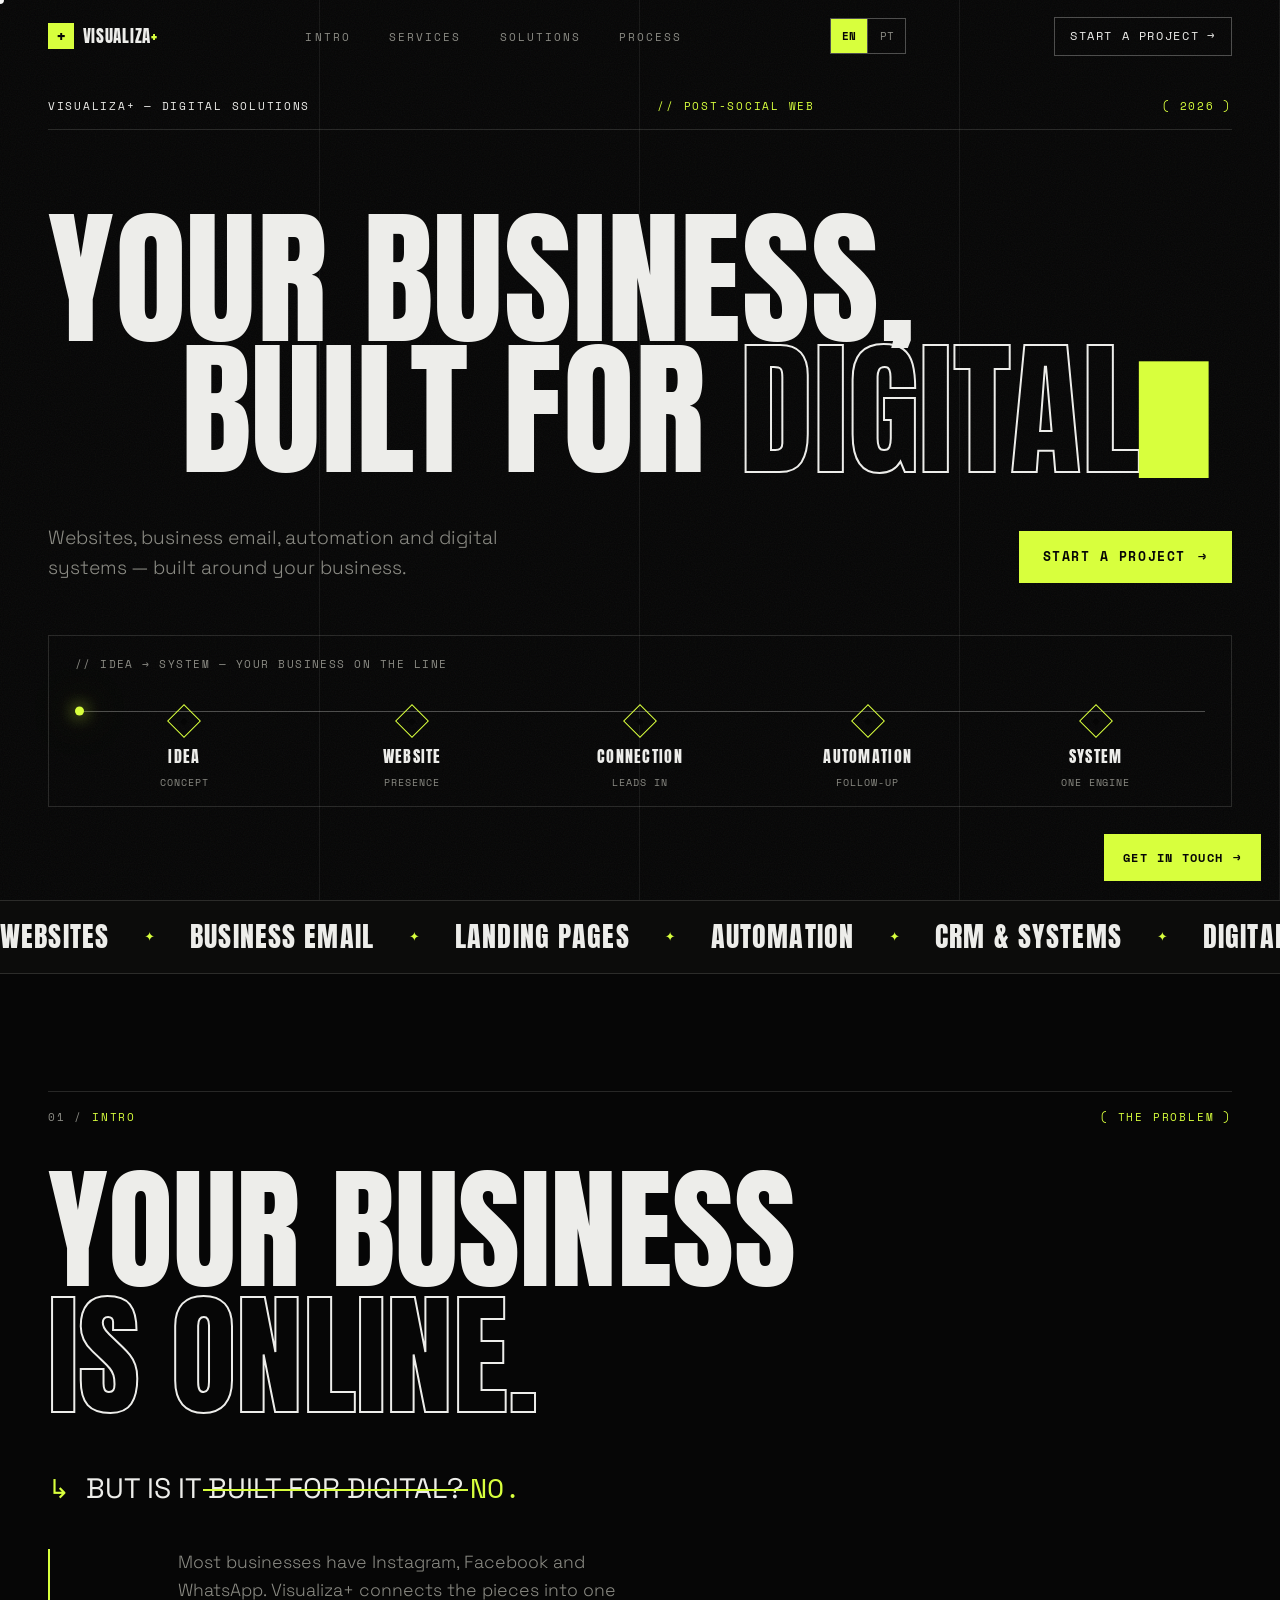
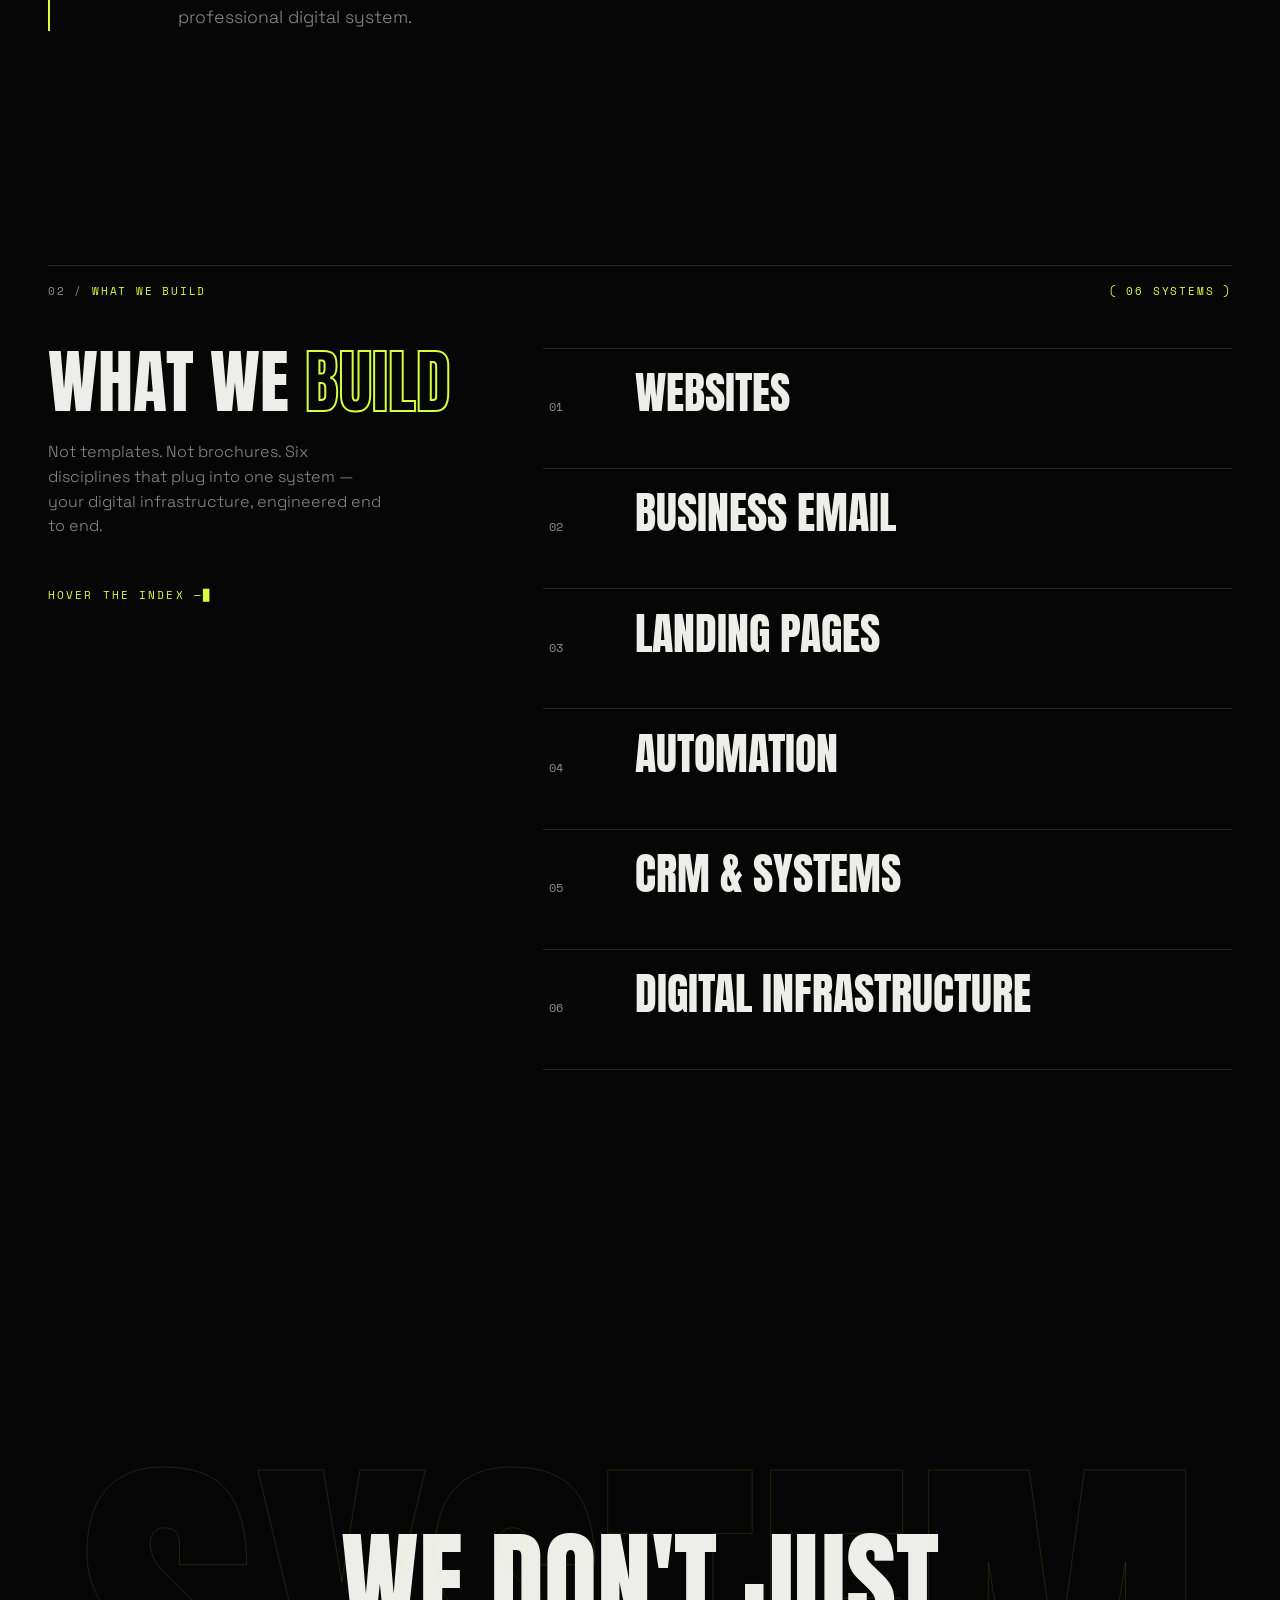
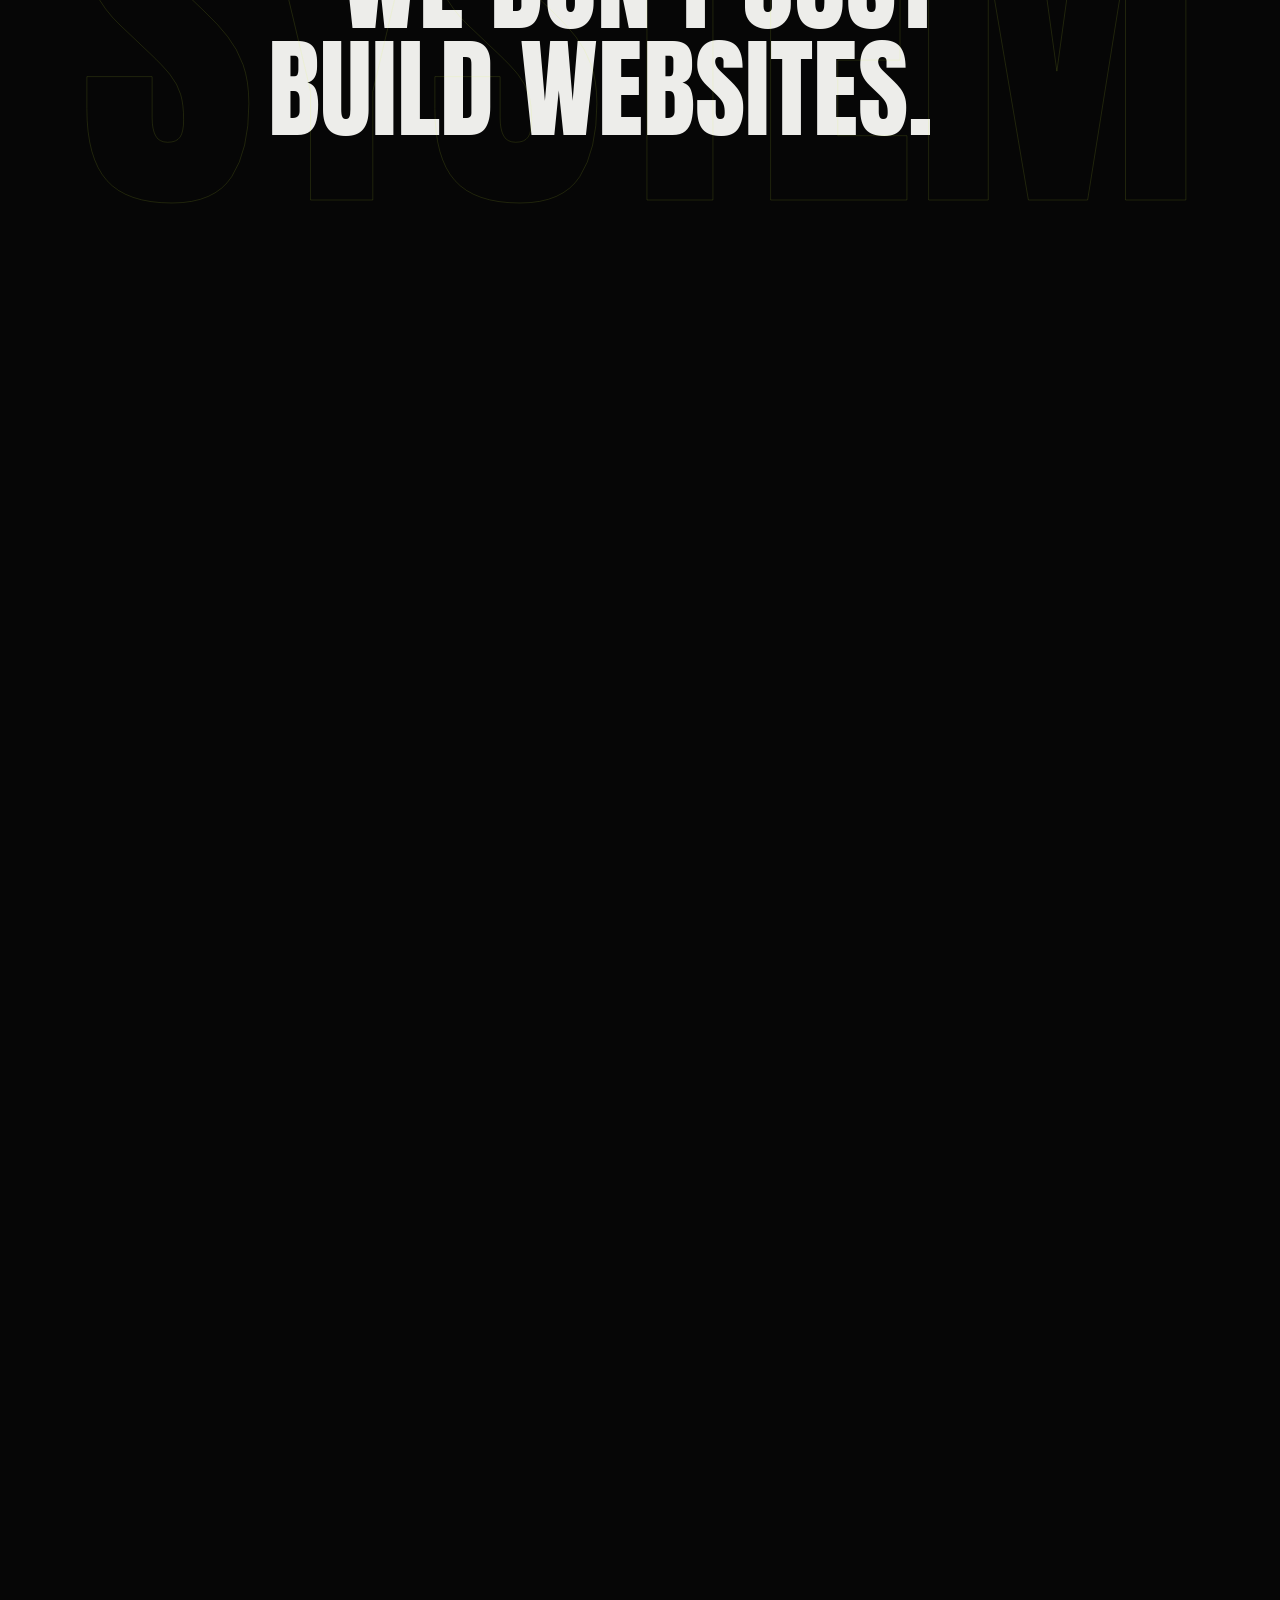
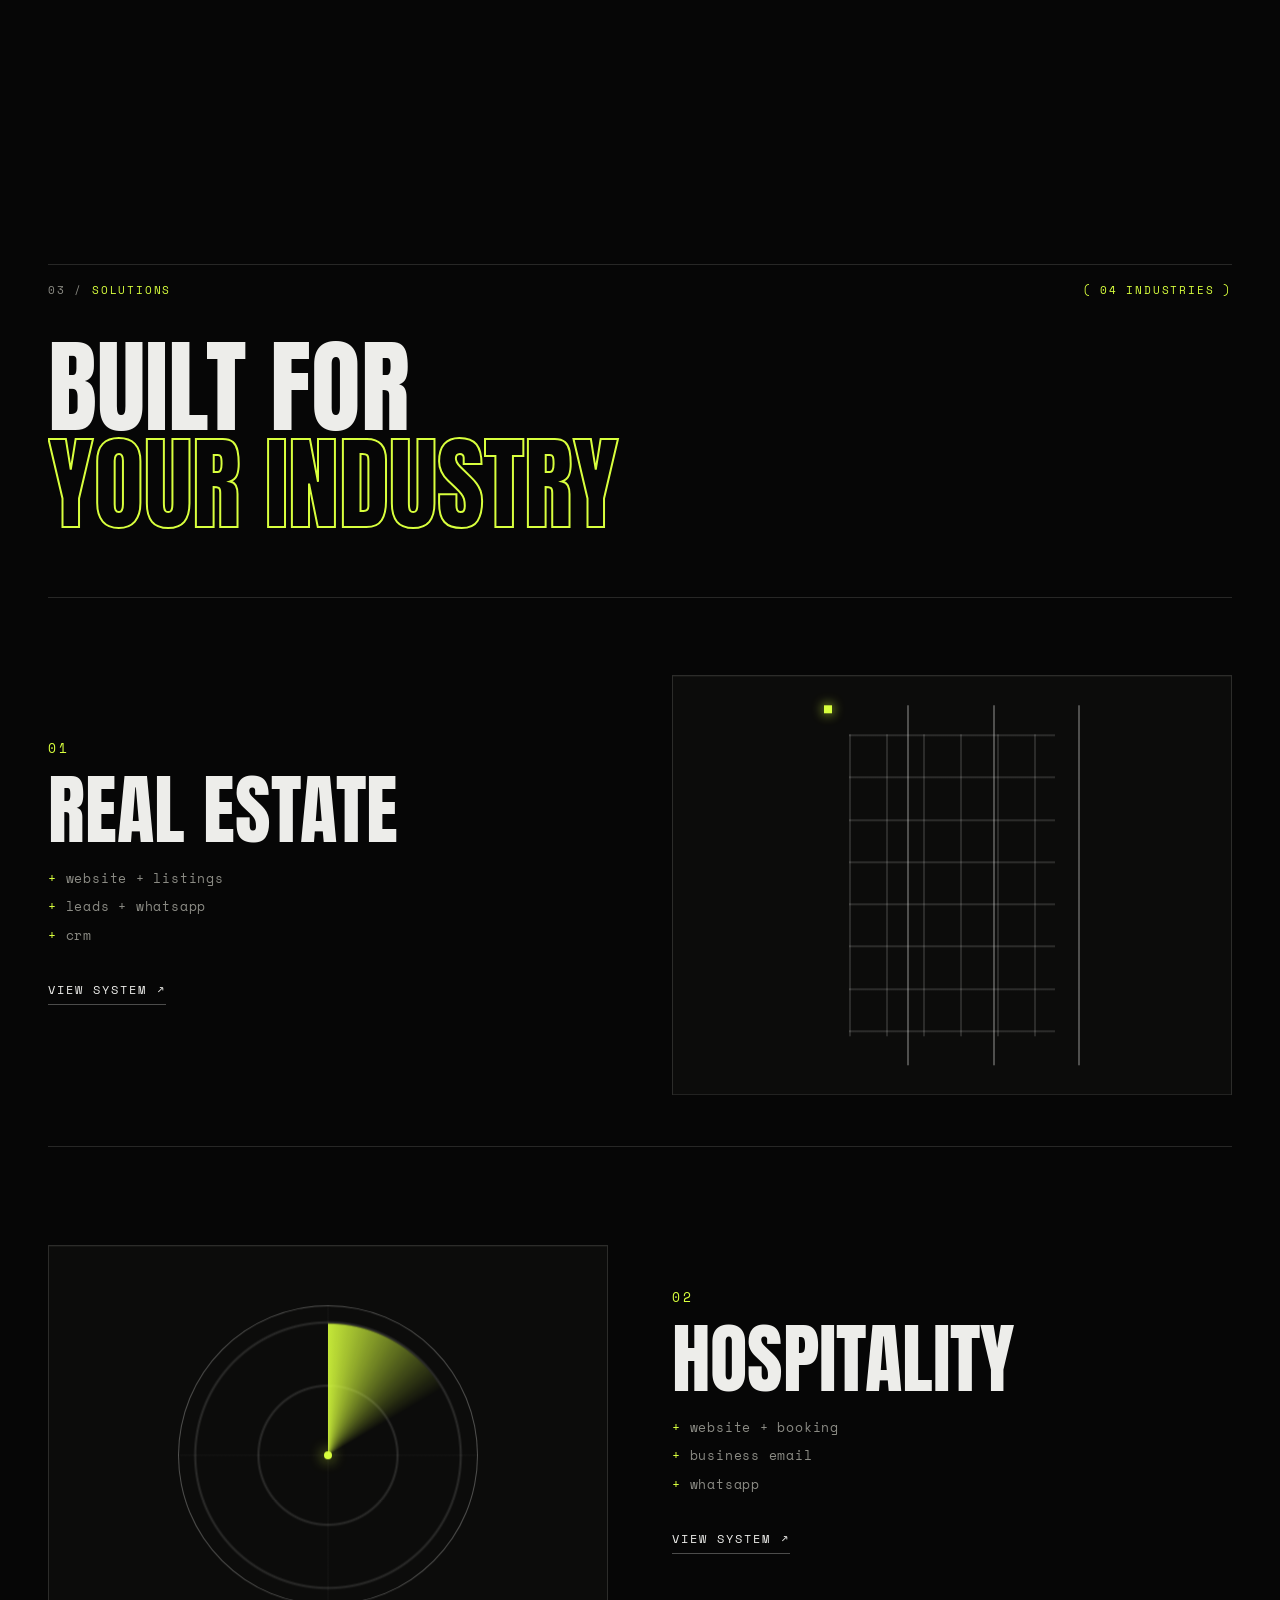
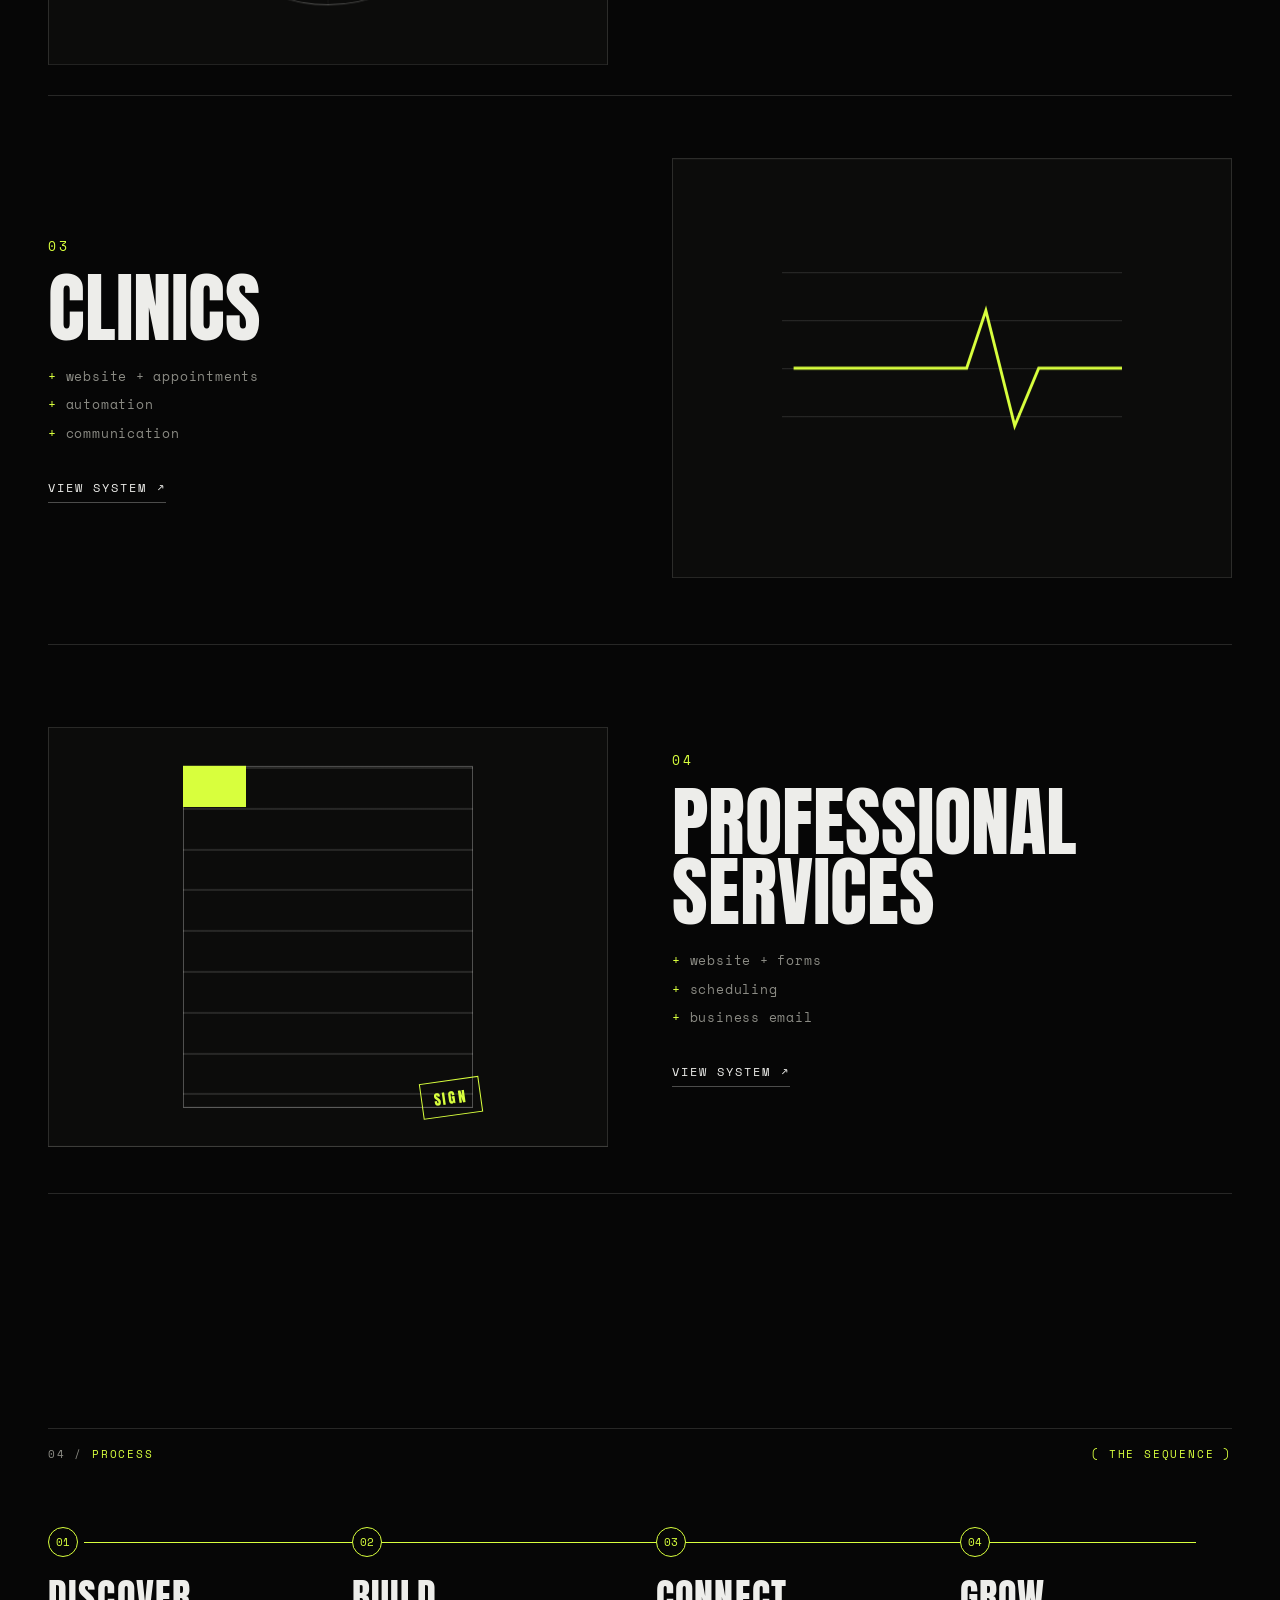
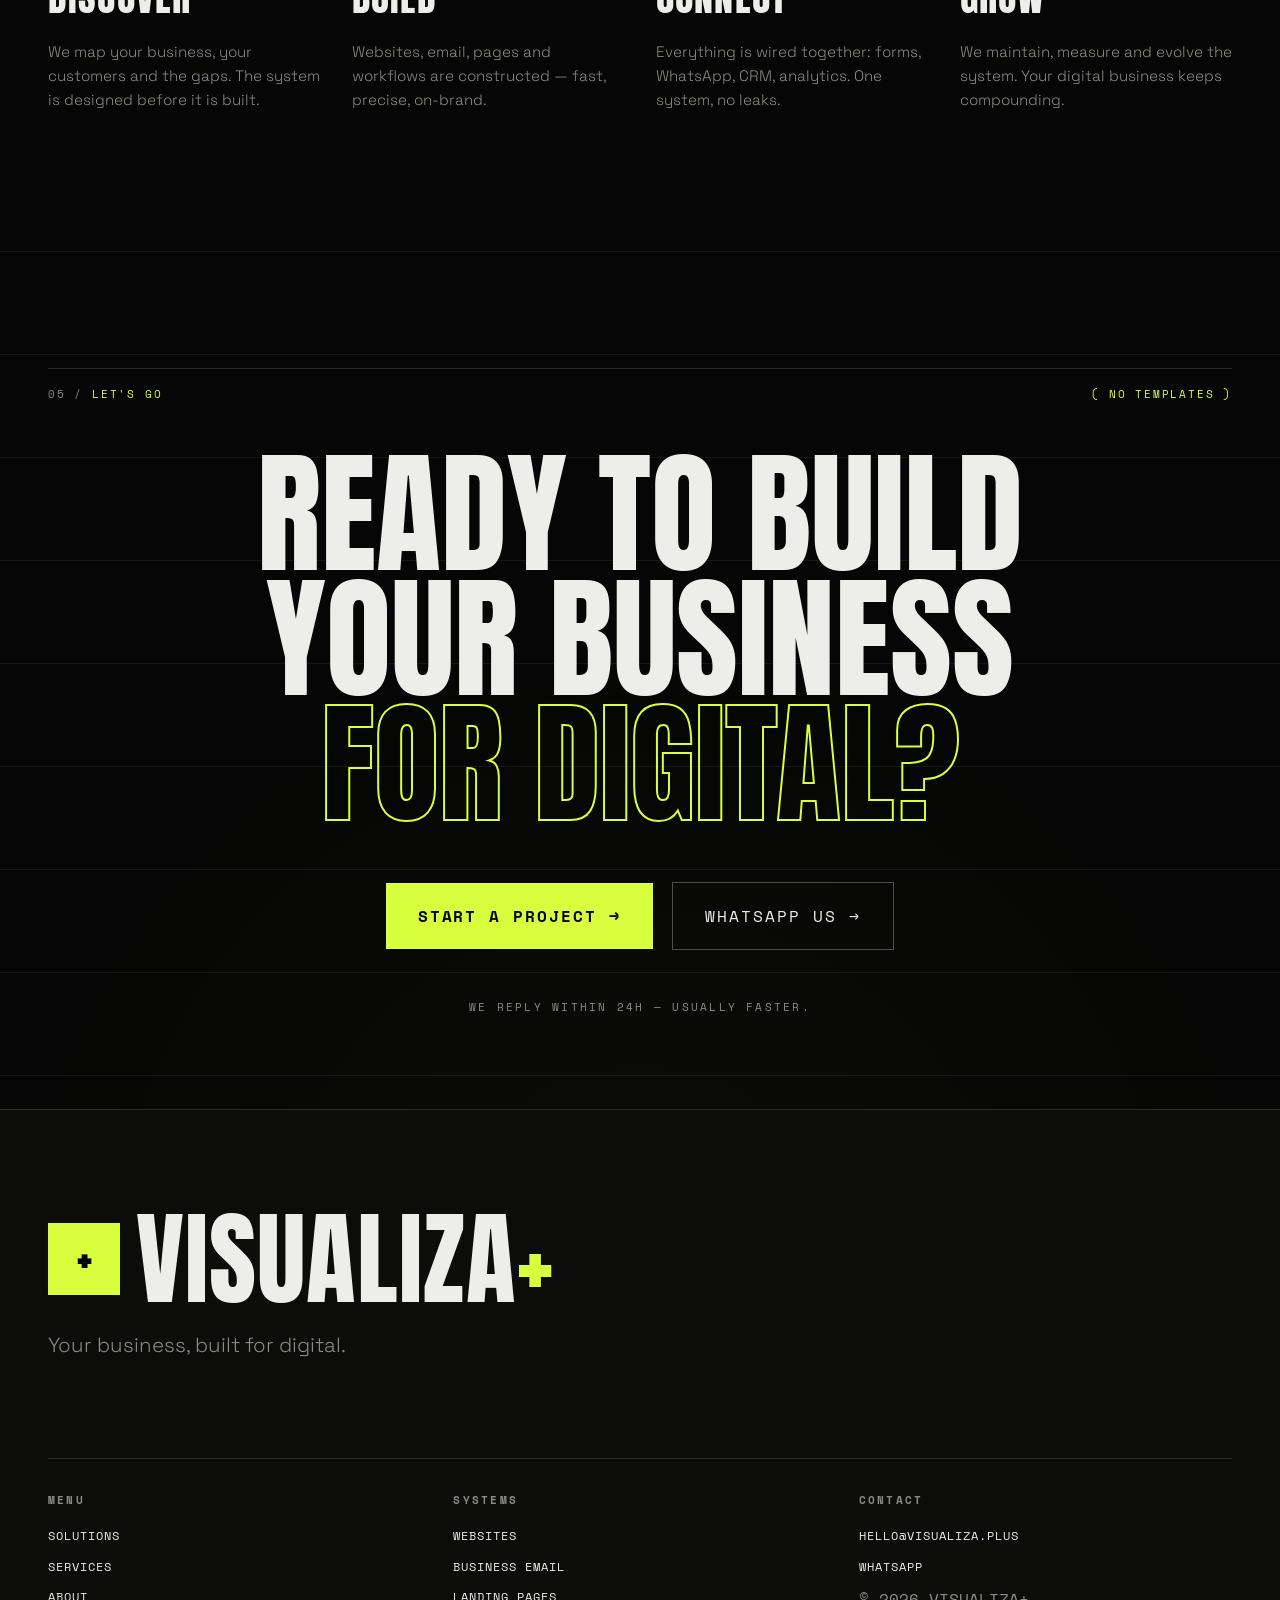
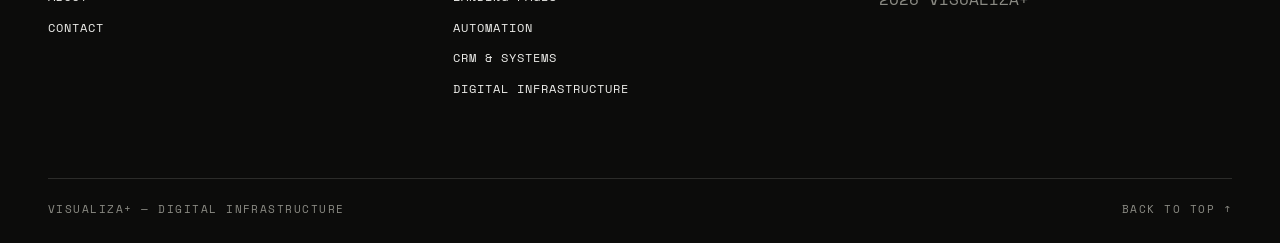
==== commit 6c72fd5a: "SEO Sitemaps fix Co-authored-by: monkeycode-ai <monkeycode-ai@chaitin.com>" ====
--- a/index.html
+++ b/index.html
@@ -7,22 +7,22 @@
 <meta name="description" content="Visualiza+ builds professional websites, business email, automation and digital systems for businesses in Mozambique." data-i18n-attr="content|Visualiza+ builds professional websites, business email, automation and digital systems for businesses in Mozambique.">
 <meta name="keywords" content="website development Mozambique, digital solutions Mozambique, business email Mozambique, web design Maputo, website automation, CRM systems Mozambique, VISUALIZA+">
 <meta name="theme-color" content="#060606">
-<link rel="canonical" href="https://visualizaplus.vercel.app/">
+<link rel="canonical" href="https://visualizaplus.com/">
 <link rel="icon" type="image/svg+xml" href="/favicon.svg">
 <link rel="apple-touch-icon" href="/apple-touch-icon.png">
 <meta property="og:type" content="website">
 <meta property="og:site_name" content="VISUALIZA+">
 <meta property="og:title" content="Visualiza+ | Digital Solutions &amp; Website Development in Mozambique">
 <meta property="og:description" content="Visualiza+ builds professional websites, business email, automation and digital systems for businesses in Mozambique.">
-<meta property="og:url" content="https://visualizaplus.vercel.app/">
-<meta property="og:image" content="https://visualizaplus.vercel.app/og-image.png">
+<meta property="og:url" content="https://visualizaplus.com/">
+<meta property="og:image" content="https://visualizaplus.com/og-image.png">
 <meta property="og:image:width" content="1200">
 <meta property="og:image:height" content="630">
 <meta property="og:locale" content="en_US">
 <meta name="twitter:card" content="summary_large_image">
 <meta name="twitter:title" content="Visualiza+ | Digital Solutions &amp; Website Development in Mozambique">
 <meta name="twitter:description" content="Visualiza+ builds professional websites, business email, automation and digital systems for businesses in Mozambique.">
-<meta name="twitter:image" content="https://visualizaplus.vercel.app/og-image.png">
+<meta name="twitter:image" content="https://visualizaplus.com/og-image.png">
 <link rel="preconnect" href="https://fonts.googleapis.com">
 <link rel="preconnect" href="https://fonts.gstatic.com" crossorigin>
 <link rel="preload" as="style" href="https://fonts.googleapis.com/css2?family=Anton&family=Space+Grotesk:wght@300;400;500;600;700&family=Space+Mono:ital,wght@0,400;0,700;1,400&display=swap">
@@ -34,7 +34,7 @@
   "@type": "Organization",
   "name": "VISUALIZA+",
   "description": "Digital infrastructure for modern businesses.",
-  "url": "https://visualizaplus.vercel.app/"
+  "url": "https://visualizaplus.com/"
 }
 </script>
 </head>
